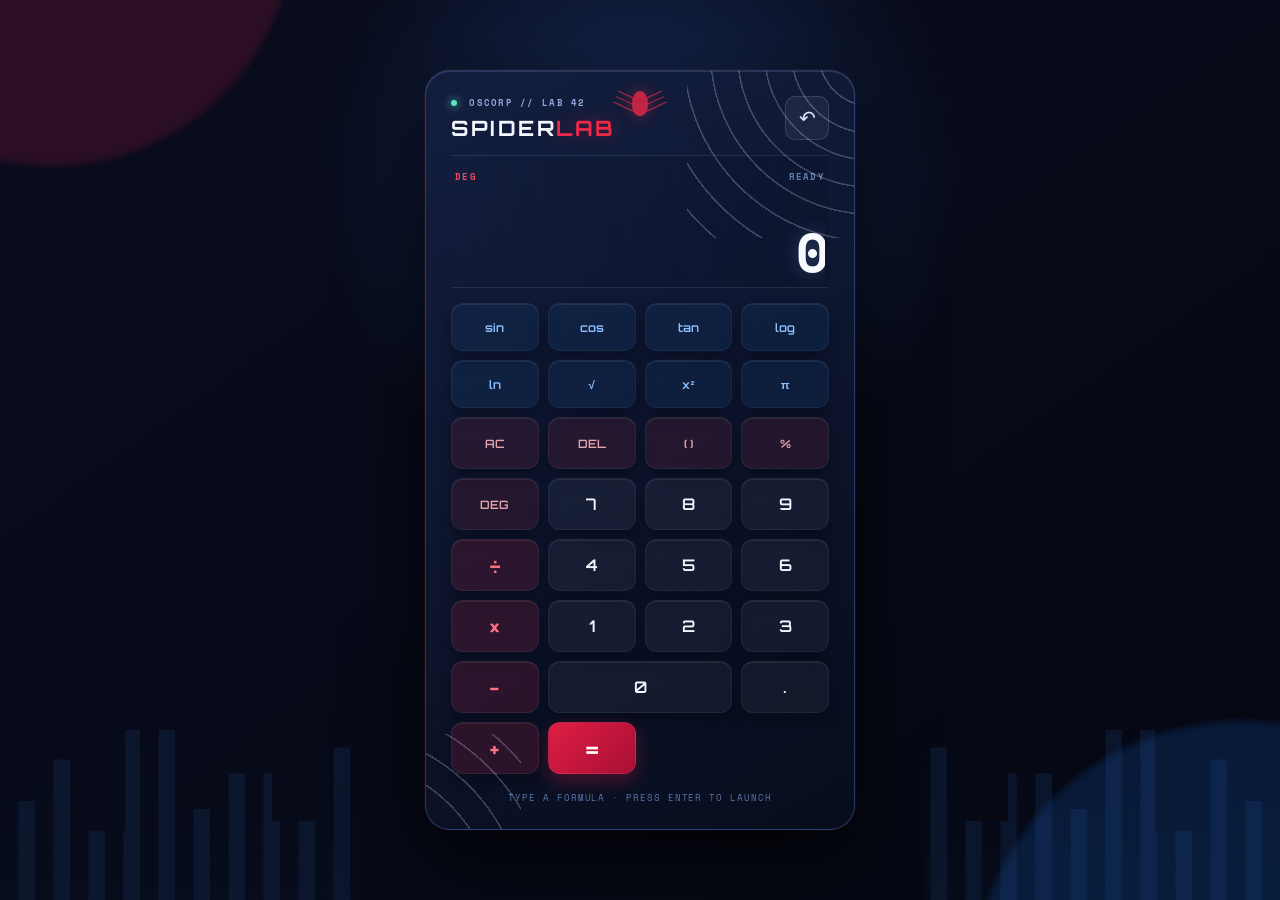
==== index.html @ a9b146eb "Create Spider Lab calculator site Co-authored-by: Copilot App <223556219+Copilot@users.noreply.githu" ====
<!doctype html>
<html lang="en">
  <head>
    <meta charset="UTF-8" />
    <meta name="viewport" content="width=device-width, initial-scale=1.0, viewport-fit=cover, maximum-scale=5" />
    <meta name="theme-color" content="#080b18" />
    <meta name="mobile-web-app-capable" content="yes" />
    <meta name="apple-mobile-web-app-capable" content="yes" />
    <meta name="apple-mobile-web-app-status-bar-style" content="black-translucent" />
    <title>Spider Lab Scientific Calculator</title>
    <link rel="preconnect" href="https://fonts.googleapis.com" />
    <link rel="preconnect" href="https://fonts.gstatic.com" crossorigin />
    <link href="https://fonts.googleapis.com/css2?family=Orbitron:wght@500;600;700;800&family=Space+Mono:wght@400;700&display=swap" rel="stylesheet" />
    <link rel="stylesheet" href="style.css" />
  </head>
  <body>
    <div class="city city-left" aria-hidden="true"></div>
    <div class="city city-right" aria-hidden="true"></div>
    <main class="calculator" aria-label="Spider Lab scientific calculator">
      <div class="web web-top" aria-hidden="true"></div>
      <div class="web web-bottom" aria-hidden="true"></div>
      <div class="spider" aria-hidden="true"><span></span></div>

      <header class="calc-header">
        <div>
          <p class="eyebrow"><span class="signal"></span> OSCORP // LAB 42</p>
          <h1>SPIDER<span>LAB</span></h1>
        </div>
        <button class="history-button" id="historyButton" aria-label="Show calculation history" title="History">↶</button>
      </header>

      <section class="display" aria-live="polite">
        <div class="display-label"><span id="modeLabel">DEG</span><span>READY</span></div>
        <div class="previous" id="previous"></div>
        <div class="current" id="current">0</div>
      </section>

      <section class="history" id="history" aria-label="Calculation history">
        <div class="history-title">Mission log <button id="clearHistory">Clear</button></div>
        <div id="historyList" class="history-list"><p>No calculations yet</p></div>
      </section>

      <section class="keys" aria-label="Scientific calculator buttons">
        <button class="key scientific" data-action="function" data-value="sin(">sin</button>
        <button class="key scientific" data-action="function" data-value="cos(">cos</button>
        <button class="key scientific" data-action="function" data-value="tan(">tan</button>
        <button class="key scientific" data-action="function" data-value="log(">log</button>
        <button class="key scientific" data-action="function" data-value="ln(">ln</button>
        <button class="key scientific" data-action="function" data-value="sqrt(">√</button>
        <button class="key scientific" data-action="square">x²</button>
        <button class="key scientific" data-action="constant" data-value="π">π</button>

        <button class="key utility" data-action="clear">AC</button>
        <button class="key utility" data-action="backspace">DEL</button>
        <button class="key utility" data-action="parenthesis">( )</button>
        <button class="key utility" data-action="percent">%</button>
        <button class="key utility" data-action="angle">DEG</button>

        <button class="key" data-number="7">7</button>
        <button class="key" data-number="8">8</button>
        <button class="key" data-number="9">9</button>
        <button class="key operator" data-value="÷">÷</button>

        <button class="key" data-number="4">4</button>
        <button class="key" data-number="5">5</button>
        <button class="key" data-number="6">6</button>
        <button class="key operator" data-value="×">×</button>

        <button class="key" data-number="1">1</button>
        <button class="key" data-number="2">2</button>
        <button class="key" data-number="3">3</button>
        <button class="key operator" data-value="−">−</button>

        <button class="key zero" data-number="0">0</button>
        <button class="key" data-action="decimal">.</button>
        <button class="key operator" data-value="+">+</button>
        <button class="key equals" data-action="equals">=</button>
      </section>
      <p class="hint">TYPE A FORMULA · PRESS ENTER TO LAUNCH</p>
    </main>
    <script src="script.js"></script>
  </body>
</html>
---- style.css ----
:root { color-scheme: dark; --ink: #f5f7ff; --muted: #8793bd; --red: #ed2848; --blue: #2b73d6; --panel: #10182f; }
* { box-sizing: border-box; -webkit-tap-highlight-color: transparent; }
html { min-height: 100%; background: #070a16; }
body {
  min-height: 100vh; min-height: 100dvh; margin: 0; display: grid; place-items: center; overflow-x: hidden; overflow-y: auto;
  padding: max(12px, env(safe-area-inset-top)) max(12px, env(safe-area-inset-right)) max(12px, env(safe-area-inset-bottom)) max(12px, env(safe-area-inset-left));
  overscroll-behavior: none; color: var(--ink);
  font-family: Orbitron, sans-serif; background: #070a16;
  background-image: radial-gradient(circle at 50% 20%, #182d59 0, transparent 34%), linear-gradient(145deg, #090d1f, #050711);
}
body::before, body::after { position: fixed; content: ""; pointer-events: none; border-radius: 50%; filter: blur(3px); }
body::before { width: 38vw; height: 38vw; top: -25vw; left: -15vw; background: #df1d46; opacity: .16; }
body::after { width: 42vw; height: 42vw; right: -18vw; bottom: -28vw; background: #166ddd; opacity: .18; }
.calculator {
  position: relative; isolation: isolate; width: min(94vw, 430px); max-height: calc(100vh - 24px); max-height: calc(100dvh - 24px); padding: 25px; overflow: hidden; border: 1px solid rgba(113,163,255,.28);
  border-radius: 25px; background: linear-gradient(150deg, rgba(20,31,64,.96), rgba(8,13,30,.98));
  box-shadow: 0 28px 80px #000b, 0 0 0 1px #ed28481a, inset 0 1px #d5e2ff20; animation: enter .7s cubic-bezier(.2,.8,.2,1) both;
}
.calculator::before { position: absolute; inset: 0; z-index: -1; content: ""; opacity: .1; background-image: linear-gradient(#8bb7e811 1px, transparent 1px), linear-gradient(90deg, #8bb7e811 1px, transparent 1px); background-size: 24px 24px; mask-image: linear-gradient(to bottom, #000, transparent 82%); }
.city { position: fixed; bottom: 0; width: 28vw; height: 22vh; opacity: .4; background: repeating-linear-gradient(90deg, transparent 0 18px, #152b50 19px 35px), linear-gradient(to top, #091327, transparent); clip-path: polygon(0 100%, 0 50%, 10% 50%, 10% 29%, 21% 29%, 21% 65%, 35% 65%, 35% 14%, 49% 14%, 49% 54%, 63% 54%, 63% 36%, 76% 36%, 76% 60%, 88% 60%, 88% 23%, 100% 23%, 100% 100%); }
.city-left { left: 0; } .city-right { right: 0; transform: scaleX(-1); }
.web { position: absolute; width: 185px; height: 185px; opacity: .25; background: repeating-radial-gradient(circle at 100% 0, transparent 0 25px, #d9e7ff 26px 27px), conic-gradient(from 45deg at 100% 0, transparent 0 11deg, #d9e7ff 12deg 13deg, transparent 14deg 24deg, #d9e7ff 25deg 26deg, transparent 27deg 45deg); }
.web-top { top: -18px; right: -18px; } .web-bottom { bottom: -90px; left: -90px; transform: rotate(180deg); }
.spider { position: absolute; top: 20px; left: 50%; width: 16px; height: 25px; opacity: .8; transform: translateX(-50%); background: var(--red); border-radius: 50% 50% 45% 45%; box-shadow: 0 0 16px #ed284888; animation: crawl 4s ease-in-out infinite; }
.spider::before, .spider::after { position: absolute; content: ""; top: 10px; width: 23px; height: 1px; background: var(--red); box-shadow: 0 6px var(--red), 0 -6px var(--red); }
.spider::before { right: 10px; transform: rotate(25deg); } .spider::after { left: 10px; transform: rotate(-25deg); }
.calc-header { display: flex; justify-content: space-between; align-items: flex-start; }
.eyebrow { margin: 0 0 6px; color: #91a6d9; font: 700 .57rem "Space Mono", monospace; letter-spacing: .14em; }.signal { display: inline-block; width: 6px; height: 6px; margin-right: 5px; border-radius: 50%; background: #57e6bd; box-shadow: 0 0 9px #57e6bd; }
h1 { margin: 0; font-size: 1.32rem; letter-spacing: .12em; } h1 span { color: var(--red); text-shadow: 0 0 18px #ed284866; }
.history-button { width: 44px; height: 44px; border: 1px solid #9eb9e433; border-radius: 10px; color: #dbe5ff; background: #ffffff0e; cursor: pointer; font-size: 1.25rem; transition: .2s; touch-action: manipulation; }.history-button:hover { border-color: var(--red); color: #fff; transform: rotate(-25deg); }
.display { height: 133px; margin: 14px 0 15px; padding: 14px 4px 11px; text-align: right; overflow: hidden; border-top: 1px solid #8eb3e326; border-bottom: 1px solid #8eb3e326; background: linear-gradient(90deg, transparent, #0b142b88); }
.display-label { display: flex; justify-content: space-between; color: #5d80b7; font: 700 .57rem "Space Mono", monospace; letter-spacing: .14em; }.display-label span:first-child { color: #ee4961; }
.previous { min-height: 29px; padding-top: 13px; color: #7f92bd; font: .78rem "Space Mono", monospace; }.current { overflow: hidden; color: #f7faff; font: 700 clamp(2rem, 10vw, 3.35rem) "Space Mono", monospace; letter-spacing: -.08em; white-space: nowrap; text-overflow: ellipsis; text-shadow: 0 0 20px #8ab7ff44; }.current.pop { animation: number-pop .2s ease-out; }
.keys { display: grid; grid-template-columns: repeat(4, 1fr); gap: 9px; }.key { min-width: 0; min-height: 48px; height: 52px; padding: 0 4px; border: 1px solid #aac7f314; border-radius: 12px; color: #f4f6ff; background: #ffffff0b; box-shadow: inset 0 1px #ffffff14, 0 7px 14px #02050f66; font: 600 1rem Orbitron, sans-serif; cursor: pointer; transition: transform .14s, background .14s, border-color .14s, box-shadow .14s; touch-action: manipulation; user-select: none; }.key:hover { border-color: #7daeff99; background: #ffffff18; transform: translateY(-2px); }.key:active, .key.active { transform: translateY(2px) scale(.96); box-shadow: inset 0 2px 7px #0008; }
.scientific { height: 39px; color: #8ec1ff; background: #1763a71f; font-size: .72rem; }.scientific:hover { color: white; background: #237acc55; }.utility { color: #e4a4ae; background: #d52d461c; font-size: .72rem; }.operator { color: #ff7182; background: #c71f3e2b; font-size: 1.27rem; }.operator.selected { border-color: #ff526b; background: #c71f3e66; box-shadow: 0 0 14px #ed284833; }.equals { color: #fff; background: linear-gradient(135deg, #df1e43, #a80f35); font-size: 1.4rem; box-shadow: 0 7px 18px #c3193e55; }.equals:hover { background: linear-gradient(135deg, #f2435c, #c51d45); }.zero { grid-column: span 2; }
.hint { margin: 17px 0 0; color: #5b75a8; text-align: center; font: .58rem "Space Mono", monospace; letter-spacing: .1em; }
.history { display: none; margin: -2px 0 14px; padding: 12px; border: 1px solid #7997c522; border-radius: 12px; background: #050b1dcc; max-height: 145px; overflow-y: auto; }.history.open { display: block; animation: unfold .22s ease-out; }.history-title { display: flex; justify-content: space-between; color: #88a4d7; font: .63rem "Space Mono", monospace; text-transform: uppercase; letter-spacing: .08em; }.history-title button { border: 0; color: #f15d71; background: none; font: inherit; cursor: pointer; }.history-list p { margin: 10px 0 0; color: #6078a8; font: .72rem "Space Mono", monospace; text-align: center; }.history-item { display: flex; justify-content: space-between; gap: 10px; margin-top: 8px; color: #aabbdc; font: .66rem "Space Mono", monospace; cursor: pointer; }.history-item strong { color: #f3f6ff; font-weight: 700; }
@keyframes enter { from { opacity: 0; transform: translateY(24px) scale(.95); } to { opacity: 1; transform: none; } } @keyframes crawl { 50% { transform: translateX(-50%) translateY(8px); } } @keyframes number-pop { 50% { transform: scale(1.035); color: #ff6175; } } @keyframes unfold { from { opacity: 0; transform: translateY(-8px); } }
@media (max-height: 720px) { .calculator { transform: scale(.88); } }
@media (max-width: 380px) {
  .calculator { width: 100%; padding: 18px; border-radius: 20px; }
  .display { height: 116px; margin-top: 10px; }
  .key { height: 48px; font-size: .88rem; }
  .scientific { height: 35px; font-size: .64rem; }
  .hint { margin-top: 12px; font-size: .5rem; }
}
@media (orientation: landscape) and (max-height: 560px) {
  body { place-items: start center; }
  .calculator { margin: 10px 0; transform: scale(.76); transform-origin: top center; }
}
@media (prefers-reduced-motion: reduce) { *, *::before, *::after { animation-duration: .01ms !important; transition-duration: .01ms !important; } }
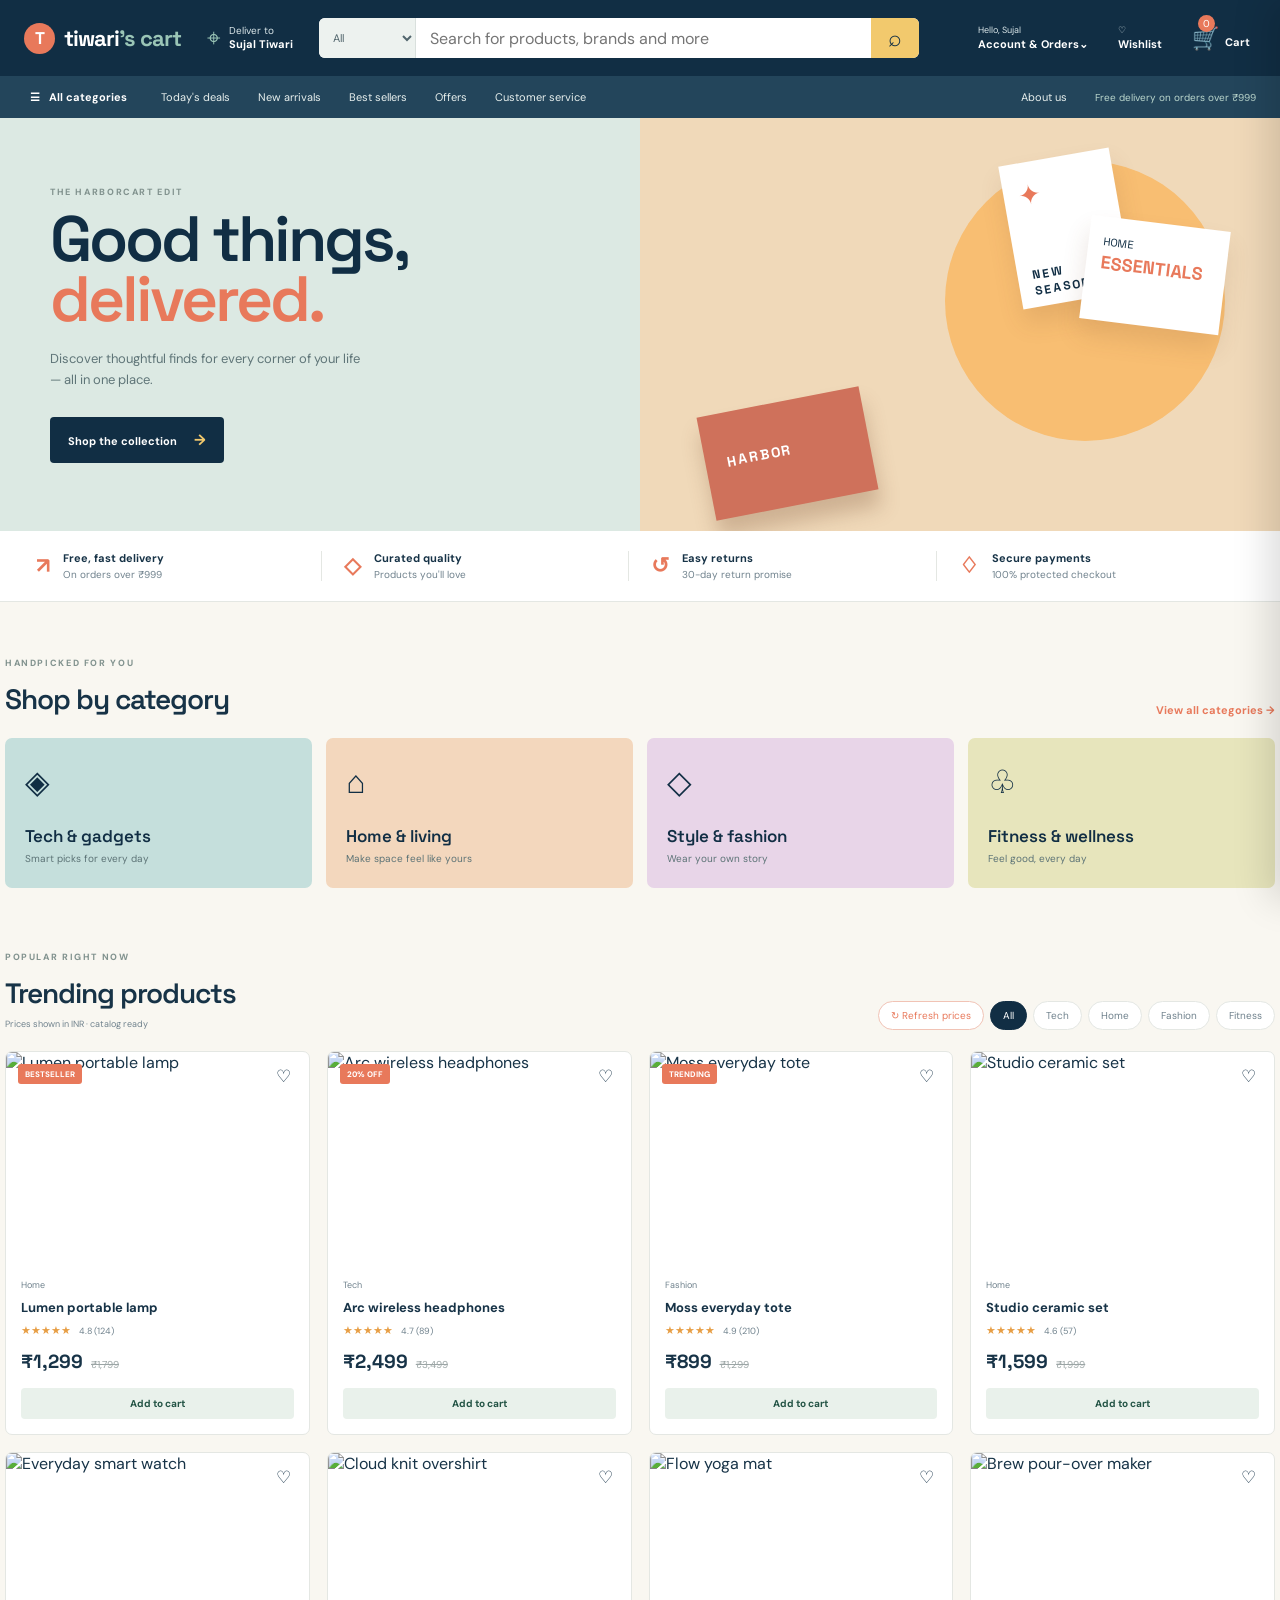
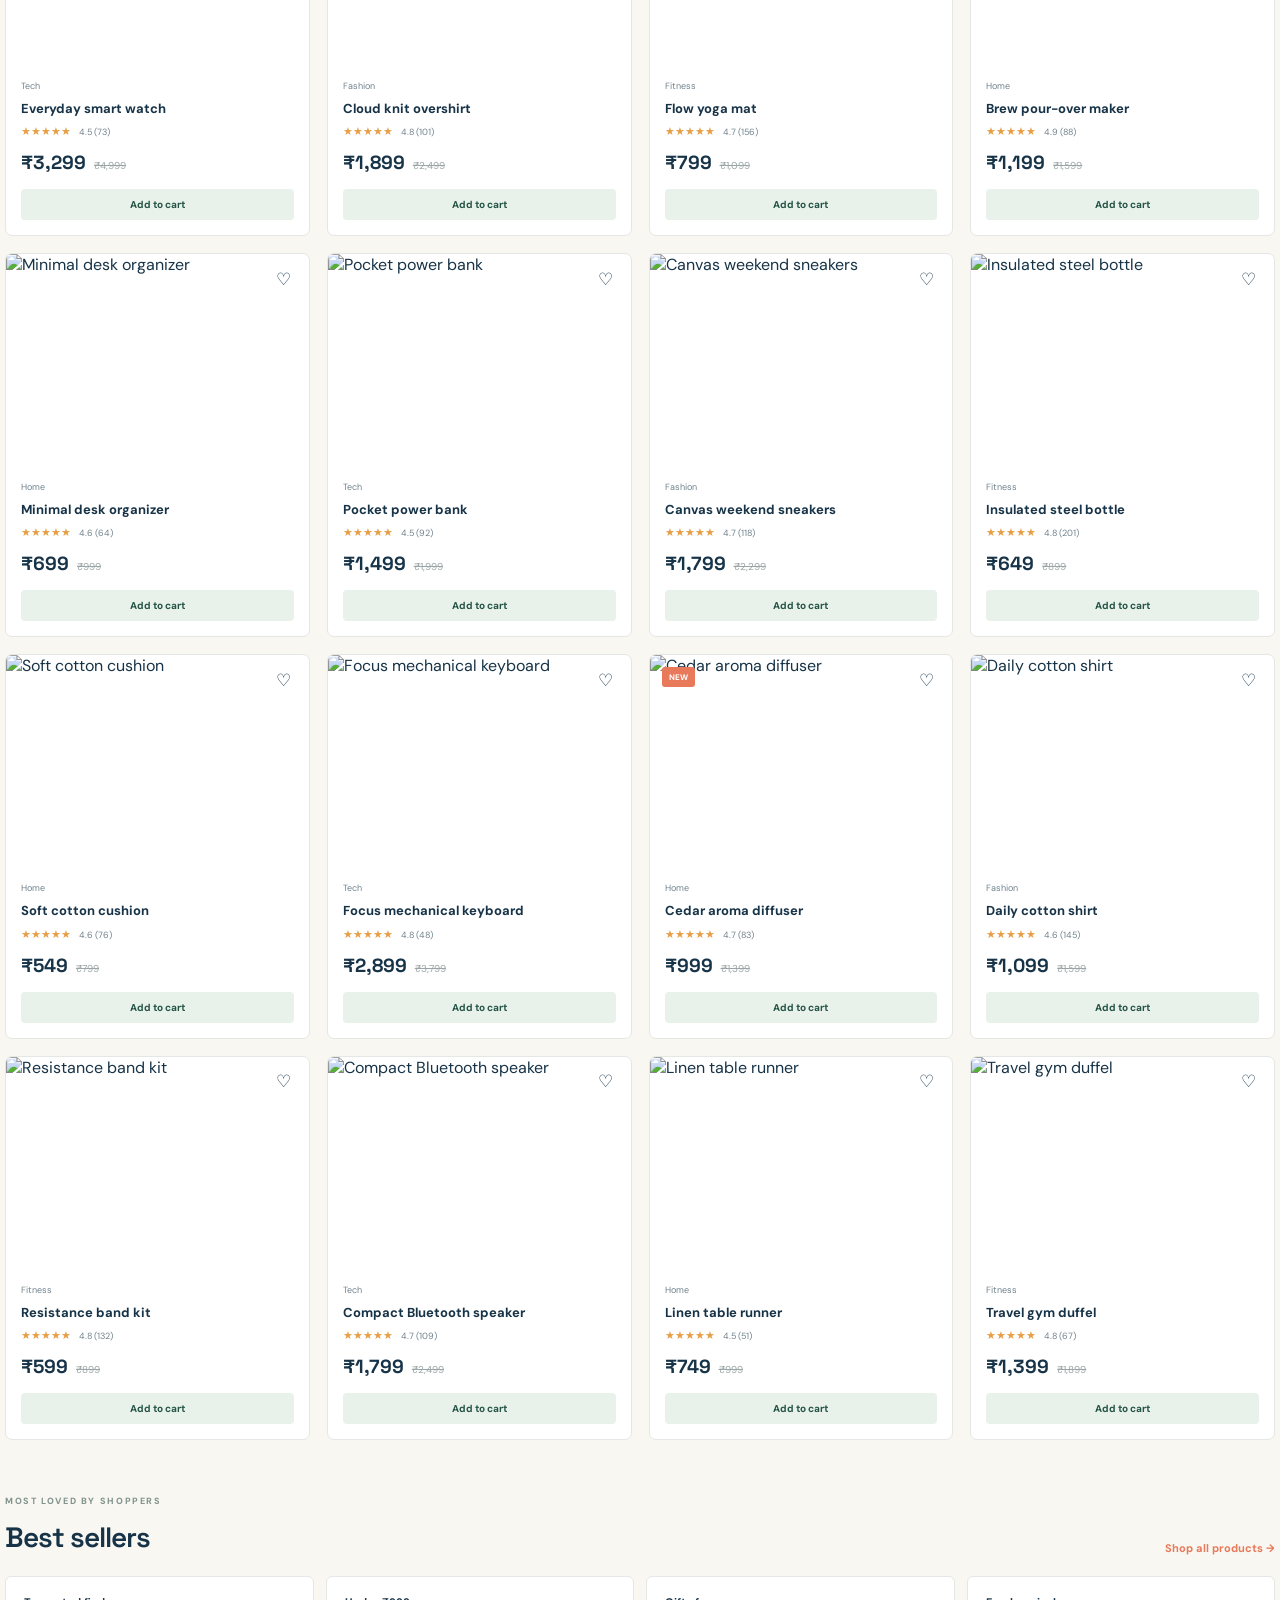
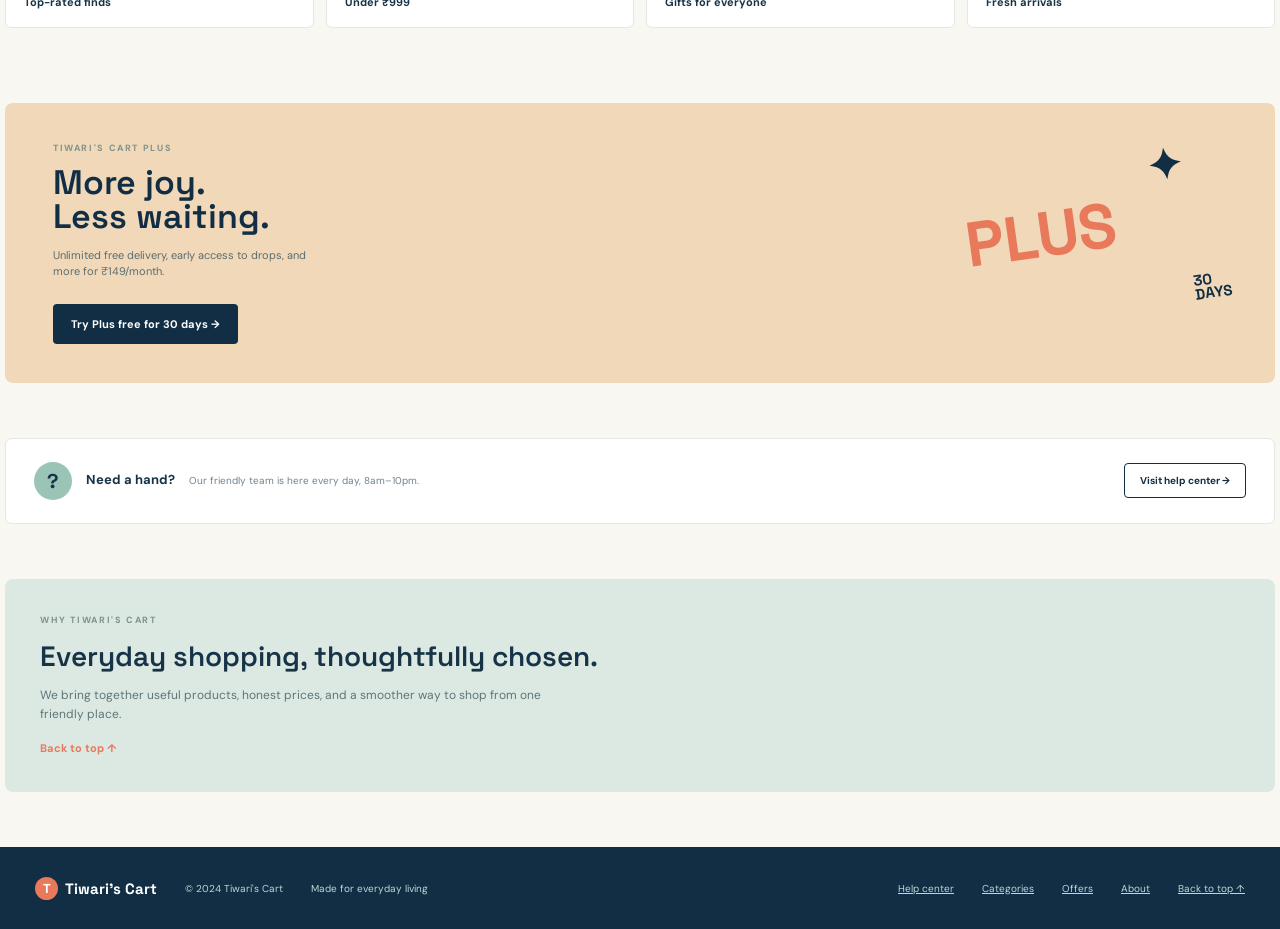
==== commit c8446841: "Create Tiwari's Cart ecommerce storefront Co-authored-by: Copilot App <223556219+Copilot@users.norep" ====
--- a/index.html
+++ b/index.html
@@ -1,83 +1,44 @@
 <!doctype html>
 <html lang="en">
-  <head>
-    <meta charset="UTF-8" />
-    <meta name="viewport" content="width=device-width, initial-scale=1.0, viewport-fit=cover, maximum-scale=5" />
-    <meta name="theme-color" content="#080b18" />
-    <meta name="mobile-web-app-capable" content="yes" />
-    <meta name="apple-mobile-web-app-capable" content="yes" />
-    <meta name="apple-mobile-web-app-status-bar-style" content="black-translucent" />
-    <title>Spider Lab Scientific Calculator</title>
-    <link rel="preconnect" href="https://fonts.googleapis.com" />
-    <link rel="preconnect" href="https://fonts.gstatic.com" crossorigin />
-    <link href="https://fonts.googleapis.com/css2?family=Orbitron:wght@500;600;700;800&family=Space+Mono:wght@400;700&display=swap" rel="stylesheet" />
-    <link rel="stylesheet" href="style.css" />
-  </head>
-  <body>
-    <div class="city city-left" aria-hidden="true"></div>
-    <div class="city city-right" aria-hidden="true"></div>
-    <main class="calculator" aria-label="Spider Lab scientific calculator">
-      <div class="web web-top" aria-hidden="true"></div>
-      <div class="web web-bottom" aria-hidden="true"></div>
-      <div class="spider" aria-hidden="true"><span></span></div>
+<head>
+  <meta charset="UTF-8"><meta name="viewport" content="width=device-width, initial-scale=1.0">
+  <meta name="theme-color" content="#112e44"><title>Tiwari's Cart — Everyday shopping, made simple</title>
+  <link rel="preconnect" href="https://fonts.googleapis.com"><link rel="preconnect" href="https://fonts.gstatic.com" crossorigin>
+  <link href="https://fonts.googleapis.com/css2?family=DM+Sans:wght@400;500;600;700;800&family=Space+Grotesk:wght@500;600;700&display=swap" rel="stylesheet">
+  <link rel="stylesheet" href="styles.css">
+  <style>
+    .mini-links{display:grid;grid-template-columns:repeat(4,1fr);gap:12px}.mini-links a{background:#fff;border:1px solid var(--line);border-radius:6px;padding:18px;text-decoration:none;font-size:11px;font-weight:700}.mini-links a:hover{border-color:var(--coral);color:var(--coral)}.about{max-width:1270px;margin:55px auto;padding:35px;background:#dce9e3;border-radius:8px}.about h2{font:600 28px "Space Grotesk";margin:0 0 10px}.about p:not(.eyebrow){color:#5f7578;font-size:12px;max-width:520px;line-height:1.6}.about a{color:var(--coral);font-size:11px;font-weight:700;text-decoration:none}@media(max-width:600px){.mini-links{grid-template-columns:1fr 1fr}.about{margin-left:20px;margin-right:20px}}
+  </style>
+  <style>
+    .price-status{display:block;color:var(--muted);font-size:9px;margin-top:7px}.filter-tabs .refresh-catalog{color:var(--coral);border-color:#f1c3b5}
+    .checkout-modal{border:0;border-radius:10px;width:min(480px,calc(100% - 28px));padding:28px;color:var(--ink);box-shadow:0 22px 80px #132d3d33}.checkout-modal::backdrop{background:#102c3d99}.modal-close{position:absolute;right:17px;top:12px;background:none;font-size:24px;color:var(--muted)}.checkout-modal h2{font:600 27px "Space Grotesk";margin:0 0 10px}.checkout-total{display:flex;justify-content:space-between;border-bottom:1px solid var(--line);padding-bottom:15px;font-size:12px;color:var(--muted)}.checkout-total strong{color:var(--ink);font:700 17px "Space Grotesk"}.payment-methods{display:grid;gap:8px;margin:16px 0}.payment-method{display:flex;align-items:center;text-align:left;gap:12px;border:1px solid var(--line);border-radius:6px;padding:11px;background:#fff}.payment-method.active{border-color:var(--coral);background:#fff7f4}.payment-method>b{font-size:18px;color:var(--coral)}.payment-method strong,.payment-method small{display:block}.payment-method strong{font-size:11px}.payment-method small{font-size:9px;color:var(--muted);margin-top:2px}.checkout-modal label{display:block;font-size:10px;font-weight:700;margin-top:12px}.checkout-modal input,.checkout-modal textarea{display:block;width:100%;border:1px solid var(--line);border-radius:4px;padding:10px;margin-top:6px;resize:vertical;outline-color:var(--coral)}.place-order{width:100%;background:var(--coral);color:#fff;padding:13px;border-radius:4px;font-size:11px;font-weight:700;margin-top:16px}.secure-note{display:block;text-align:center;color:var(--muted);font-size:9px;margin-top:12px}
+  </style>
+</head>
+<body>
+  <header class="topbar">
+    <a class="brand" href="#top" aria-label="Tiwari's Cart home"><span class="brand-icon">T</span><span>tiwari<span>'s cart</span></span></a>
+    <button class="location"><span class="pin">⌖</span><span>Deliver to<br><strong>Sujal Tiwari</strong></span></button>
+    <label class="search"><select id="categorySelect"><option value="all">All</option><option value="Tech">Electronics</option><option value="Home">Home</option><option value="Fashion">Fashion</option><option value="Fitness">Fitness</option></select><input id="searchInput" type="search" placeholder="Search for products, brands and more"><button id="searchButton">⌕</button></label>
+    <div class="top-links"><button class="top-link" id="ordersButton">Hello, Sujal<br><strong>Account & Orders⌄</strong></button><button class="top-link" id="wishlistButton">♡<br><strong>Wishlist</strong></button><button class="cart-button" id="cartButton"><span class="cart-count" id="cartCount">0</span> 🛒 <strong>Cart</strong></button></div>
+  </header>
+  <nav class="nav-row"><button id="categoryMenu">☰ &nbsp; All categories</button><a href="#deals">Today's deals</a><a href="#products">New arrivals</a><a href="#bestsellers">Best sellers</a><a href="#offers">Offers</a><a href="#service">Customer service</a><span class="nav-spacer"></span><a href="#about">About us</a><span>Free delivery on orders over ₹999</span></nav>
 
-      <header class="calc-header">
-        <div>
-          <p class="eyebrow"><span class="signal"></span> OSCORP // LAB 42</p>
-          <h1>SPIDER<span>LAB</span></h1>
-        </div>
-        <button class="history-button" id="historyButton" aria-label="Show calculation history" title="History">↶</button>
-      </header>
-
-      <section class="display" aria-live="polite">
-        <div class="display-label"><span id="modeLabel">DEG</span><span>READY</span></div>
-        <div class="previous" id="previous"></div>
-        <div class="current" id="current">0</div>
-      </section>
-
-      <section class="history" id="history" aria-label="Calculation history">
-        <div class="history-title">Mission log <button id="clearHistory">Clear</button></div>
-        <div id="historyList" class="history-list"><p>No calculations yet</p></div>
-      </section>
-
-      <section class="keys" aria-label="Scientific calculator buttons">
-        <button class="key scientific" data-action="function" data-value="sin(">sin</button>
-        <button class="key scientific" data-action="function" data-value="cos(">cos</button>
-        <button class="key scientific" data-action="function" data-value="tan(">tan</button>
-        <button class="key scientific" data-action="function" data-value="log(">log</button>
-        <button class="key scientific" data-action="function" data-value="ln(">ln</button>
-        <button class="key scientific" data-action="function" data-value="sqrt(">√</button>
-        <button class="key scientific" data-action="square">x²</button>
-        <button class="key scientific" data-action="constant" data-value="π">π</button>
-
-        <button class="key utility" data-action="clear">AC</button>
-        <button class="key utility" data-action="backspace">DEL</button>
-        <button class="key utility" data-action="parenthesis">( )</button>
-        <button class="key utility" data-action="percent">%</button>
-        <button class="key utility" data-action="angle">DEG</button>
-
-        <button class="key" data-number="7">7</button>
-        <button class="key" data-number="8">8</button>
-        <button class="key" data-number="9">9</button>
-        <button class="key operator" data-value="÷">÷</button>
-
-        <button class="key" data-number="4">4</button>
-        <button class="key" data-number="5">5</button>
-        <button class="key" data-number="6">6</button>
-        <button class="key operator" data-value="×">×</button>
-
-        <button class="key" data-number="1">1</button>
-        <button class="key" data-number="2">2</button>
-        <button class="key" data-number="3">3</button>
-        <button class="key operator" data-value="−">−</button>
-
-        <button class="key zero" data-number="0">0</button>
-        <button class="key" data-action="decimal">.</button>
-        <button class="key operator" data-value="+">+</button>
-        <button class="key equals" data-action="equals">=</button>
-      </section>
-      <p class="hint">TYPE A FORMULA · PRESS ENTER TO LAUNCH</p>
-    </main>
-    <script src="script.js"></script>
-  </body>
+  <main id="top">
+    <section class="hero">
+      <div class="hero-copy"><p class="eyebrow">THE HARBORCART EDIT</p><h1>Good things,<br><em>delivered.</em></h1><p>Discover thoughtful finds for every corner of your life — all in one place.</p><button class="hero-button" data-scroll="products">Shop the collection <span>→</span></button></div>
+      <div class="hero-art"><span class="sun"></span><span class="hero-card card-one">✦<small>NEW<br>SEASON</small></span><span class="hero-card card-two">HOME<br><b>ESSENTIALS</b></span><span class="hero-box"></span></div>
+    </section>
+    <section class="benefits"><div><b>↗</b><span><strong>Free, fast delivery</strong><small>On orders over ₹999</small></span></div><div><b>◇</b><span><strong>Curated quality</strong><small>Products you'll love</small></span></div><div><b>↺</b><span><strong>Easy returns</strong><small>30-day return promise</small></span></div><div><b>♢</b><span><strong>Secure payments</strong><small>100% protected checkout</small></span></div></section>
+    <section class="section" id="deals"><div class="section-head"><div><p class="eyebrow">HANDPICKED FOR YOU</p><h2>Shop by category</h2></div><a href="#products" class="text-link">View all categories →</a></div><div class="category-grid"><button class="category-tile tech" data-category="Tech"><span>◈</span><strong>Tech & gadgets</strong><small>Smart picks for every day</small></button><button class="category-tile home" data-category="Home"><span>⌂</span><strong>Home & living</strong><small>Make space feel like yours</small></button><button class="category-tile fashion" data-category="Fashion"><span>◇</span><strong>Style & fashion</strong><small>Wear your own story</small></button><button class="category-tile fitness" data-category="Fitness"><span>♧</span><strong>Fitness & wellness</strong><small>Feel good, every day</small></button></div></section>
+    <section class="section products-section" id="products"><div class="section-head"><div><p class="eyebrow">POPULAR RIGHT NOW</p><h2>Trending products</h2><small class="price-status" id="priceStatus">Prices shown in INR · catalog ready</small></div><div class="filter-tabs"><button class="refresh-catalog" id="refreshCatalog">↻ Refresh prices</button><button class="active" data-filter="all">All</button><button data-filter="Tech">Tech</button><button data-filter="Home">Home</button><button data-filter="Fashion">Fashion</button><button data-filter="Fitness">Fitness</button></div></div><div class="product-grid" id="productGrid"></div></section>
+    <section class="section" id="bestsellers"><div class="section-head"><div><p class="eyebrow">MOST LOVED BY SHOPPERS</p><h2>Best sellers</h2></div><a href="#products" class="text-link">Shop all products →</a></div><div class="mini-links"><a href="#products">Top-rated finds</a><a href="#products">Under ₹999</a><a href="#products">Gifts for everyone</a><a href="#products">Fresh arrivals</a></div></section>
+    <section class="promo" id="offers"><div><p class="eyebrow">TIWARI'S CART PLUS</p><h2>More joy.<br>Less waiting.</h2><p>Unlimited free delivery, early access to drops, and more for ₹149/month.</p><button class="dark-button" id="plusButton">Try Plus free for 30 days →</button></div><div class="promo-art"><span>PLUS</span><i>✦</i><b>30<br>DAYS</b></div></section>
+    <section class="service" id="service"><div><span class="service-icon">?</span><h3>Need a hand?</h3><p>Our friendly team is here every day, 8am–10pm.</p></div><button class="outline-button" id="helpButton">Visit help center →</button></section>
+    <section class="about" id="about"><p class="eyebrow">WHY TIWARI'S CART</p><h2>Everyday shopping, thoughtfully chosen.</h2><p>We bring together useful products, honest prices, and a smoother way to shop from one friendly place.</p><a href="#top">Back to top ↑</a></section>
+  </main>
+  <footer><div class="footer-brand"><span class="brand-icon">T</span> Tiwari's Cart</div><span>© 2024 Tiwari's Cart</span><span>Made for everyday living</span><span class="footer-spacer"></span><a href="#service">Help center</a><a href="#deals">Categories</a><a href="#offers">Offers</a><a href="#about">About</a><a href="#top">Back to top ↑</a></footer>
+  <aside class="cart-drawer" id="cartDrawer"><div class="drawer-head"><h2>Your cart <span id="drawerCount">0 items</span></h2><button id="closeCart">×</button></div><div class="cart-items" id="cartItems"></div><div class="empty-cart" id="emptyCart"><span>🛒</span><h3>Your cart is waiting</h3><p>Add something lovely to get started.</p></div><div class="cart-summary" id="cartSummary"><div><span>Subtotal</span><strong id="cartSubtotal">₹0</strong></div><small>Taxes and delivery calculated at checkout</small><button class="checkout-button" id="checkoutButton">Proceed to checkout →</button></div></aside><div class="overlay" id="overlay"></div><div class="toast" id="toast"></div>
+  <dialog class="checkout-modal" id="checkoutModal"><button class="modal-close" id="closeCheckout">×</button><p class="eyebrow">SECURE CHECKOUT</p><h2>Complete your order</h2><p class="checkout-total">Order total <strong id="checkoutTotal">₹0</strong></p><div class="payment-methods"><button class="payment-method active" data-payment="upi"><b>◉</b><span><strong>UPI</strong><small>Google Pay, PhonePe, Paytm</small></span></button><button class="payment-method" data-payment="card"><b>▣</b><span><strong>Card</strong><small>Credit or debit card</small></span></button><button class="payment-method" data-payment="cod"><b>▤</b><span><strong>Cash on delivery</strong><small>Pay when your order arrives</small></span></button></div><form id="paymentForm"><label>Full name<input name="name" required placeholder="Sujal Tiwari"></label><label>Delivery address<textarea name="address" required rows="2" placeholder="House no, street, city, PIN code"></textarea></label><label id="paymentField">UPI ID<input name="payment" required placeholder="name@bank"></label><button class="place-order" type="submit">Pay securely & place order</button></form><small class="secure-note">🔒 Demo checkout — no real payment is charged</small></dialog>
+  <script src="app.js"></script>
+</body>
 </html>
--- a/styles.css
+++ b/styles.css
@@ -0,0 +1 @@
+:root{--navy:#112e44;--ink:#173347;--muted:#70828d;--cream:#f9f7f1;--paper:#fff;--coral:#e8795b;--teal:#9ac5b6;--line:#e4e7e3;--yellow:#f2c96d}*{box-sizing:border-box}html{scroll-behavior:smooth}body{margin:0;background:var(--cream);color:var(--ink);font-family:"DM Sans",sans-serif}button,input,select{font:inherit}button,a{color:inherit}button{border:0;cursor:pointer}.topbar{height:76px;background:var(--navy);color:white;display:flex;align-items:center;gap:20px;padding:0 max(24px,calc((100% - 1340px)/2))}.brand{color:#fff;text-decoration:none;display:flex;align-items:center;gap:9px;font:700 22px "Space Grotesk";letter-spacing:-1px;white-space:nowrap}.brand>span:last-child>span{color:var(--teal)}.brand-icon{display:grid;place-items:center;width:31px;height:31px;background:var(--coral);color:#fff;border-radius:50%;font:700 17px "Space Grotesk"}.location{background:none;color:#dce8eb;text-align:left;display:flex;gap:8px;align-items:center;font-size:10px;line-height:1.35}.location strong{font-size:11px;color:#fff}.pin{font-size:24px;color:var(--teal)}.search{height:40px;display:flex;flex:1;max-width:600px;border-radius:6px;overflow:hidden;background:#fff;color:var(--ink)}.search select{background:#edf2ef;border:0;border-right:1px solid #d9e0dd;padding:0 10px;font-size:11px;color:#52666d}.search input{border:0;outline:0;padding:0 14px;flex:1;color:var(--ink);min-width:0}.search button{width:48px;background:var(--yellow);font-size:23px;color:var(--navy)}.top-links{display:flex;align-items:center;gap:18px;margin-left:auto}.top-link{background:none;color:#dce8eb;text-align:left;font-size:9px;line-height:1.45;white-space:nowrap}.top-link strong{color:#fff;font-size:11px}.cart-button{position:relative;color:white;background:none;font-size:22px;white-space:nowrap}.cart-button strong{font-size:11px}.cart-count{position:absolute;background:var(--coral);border-radius:20px;min-width:17px;height:17px;text-align:center;padding:2px 4px;font-size:10px;top:-8px;left:12px}.nav-row{height:42px;background:#23455b;color:#e8f0ee;display:flex;align-items:center;gap:28px;padding:0 max(24px,calc((100% - 1340px)/2));font-size:11px}.nav-row a{text-decoration:none}.nav-row a:hover{color:var(--yellow)}.nav-row button{background:none;color:#fff;font-weight:700}.nav-spacer{flex:1}.nav-row span:last-child{color:#bcd8ce;font-size:10px}.hero{min-height:365px;max-width:1340px;margin:0 auto;background:#dce9e3;display:flex;overflow:hidden}.hero-copy{width:50%;padding:68px 50px}.eyebrow{font-size:9px;letter-spacing:.18em;color:#82938f;font-weight:800;margin:0 0 12px}.hero h1{font:600 clamp(42px,5vw,68px)/.93 "Space Grotesk";letter-spacing:-3px;margin:0 0 20px;color:var(--navy)}.hero h1 em{font-style:normal;color:var(--coral)}.hero-copy>p:not(.eyebrow){color:#5f7578;max-width:320px;line-height:1.6;font-size:13px}.hero-button,.dark-button{background:var(--navy);color:#fff;padding:13px 18px;border-radius:4px;font-weight:700;font-size:11px;margin-top:13px}.hero-button span{color:var(--yellow);padding-left:14px;font-size:15px}.hero-art{flex:1;position:relative;background:#f0d9b9;overflow:hidden}.sun{position:absolute;width:280px;height:280px;background:#f8be72;border-radius:50%;right:55px;top:43px}.hero-card{position:absolute;background:#fff;color:var(--navy);box-shadow:0 15px 25px #75492924}.card-one{top:38px;right:158px;width:112px;height:145px;padding:15px;font-size:27px;color:var(--coral);transform:rotate(-10deg)}.card-one small{display:block;color:var(--navy);font:bold 12px "Space Grotesk";letter-spacing:2px;margin-top:55px}.card-two{right:55px;top:105px;padding:18px 15px;width:140px;height:104px;font:11px "Space Grotesk";line-height:1.4;transform:rotate(7deg)}.card-two b{font-size:18px;color:var(--coral)}.hero-box{position:absolute;width:165px;height:105px;background:#cf715b;bottom:25px;left:65px;transform:rotate(-11deg);box-shadow:0 17px 20px #70452b44}.hero-box:after{content:"HARBOR";position:absolute;color:#fff;left:22px;top:40px;font:bold 14px "Space Grotesk";letter-spacing:2px}.benefits{max-width:1340px;margin:0 auto;background:#fff;border-bottom:1px solid var(--line);display:grid;grid-template-columns:repeat(4,1fr);padding:20px 36px;gap:22px}.benefits div{display:flex;gap:13px;align-items:center;border-right:1px solid var(--line)}.benefits div:last-child{border:0}.benefits b{font-size:22px;color:var(--coral)}.benefits strong,.benefits small{display:block}.benefits strong{font-size:11px}.benefits small{font-size:10px;color:var(--muted);margin-top:3px}.section{max-width:1270px;margin:55px auto 0}.section-head{display:flex;justify-content:space-between;align-items:end;margin-bottom:21px}.section h2{font:600 28px "Space Grotesk";letter-spacing:-1px;margin:0}.text-link{font-size:11px;color:var(--coral);text-decoration:none;font-weight:700}.category-grid{display:grid;grid-template-columns:repeat(4,1fr);gap:14px}.category-tile{height:150px;border-radius:7px;text-align:left;padding:20px;color:var(--navy);position:relative;overflow:hidden}.category-tile span{display:block;font-size:32px;margin-bottom:22px}.category-tile strong,.category-tile small{display:block;position:relative}.category-tile strong{font:600 17px "Space Grotesk"}.category-tile small{font-size:10px;color:#5c7376;margin-top:5px}.tech{background:#c5dfdc}.home{background:#f3d7bd}.fashion{background:#e8d5e8}.fitness{background:#e7e5bc}.products-section{margin-top:63px}.filter-tabs{display:flex;gap:6px}.filter-tabs button{background:#fff;border:1px solid var(--line);border-radius:20px;padding:7px 12px;font-size:10px;color:var(--muted)}.filter-tabs button.active,.filter-tabs button:hover{background:var(--navy);color:#fff;border-color:var(--navy)}.product-grid{display:grid;grid-template-columns:repeat(4,1fr);gap:17px}.product-card{background:#fff;border:1px solid var(--line);border-radius:7px;overflow:hidden;position:relative;transition:.2s}.product-card:hover{transform:translateY(-4px);box-shadow:0 12px 25px #19354d12}.product-image{height:205px;display:grid;place-items:center;position:relative;overflow:hidden}.product-image img{width:100%;height:100%;object-fit:cover}.badge{position:absolute;top:12px;left:12px;background:var(--coral);color:#fff;border-radius:3px;padding:5px 7px;font-size:8px;font-weight:800}.heart{position:absolute;right:12px;top:11px;width:27px;height:27px;border-radius:50%;background:#fff;color:var(--navy);font-size:17px}.product-info{padding:15px}.product-info small{color:var(--muted);font-size:9px}.product-info h3{font-size:13px;margin:7px 0 7px;line-height:1.25}.stars{color:#e79e45;font-size:11px}.stars span{color:var(--muted);font-size:9px;margin-left:5px}.price{display:flex;align-items:baseline;gap:8px;margin-top:12px}.price strong{font:700 19px "Space Grotesk"}.price del{color:#9ba5a5;font-size:10px}.add-button{width:100%;background:#e9f1eb;color:#235445;padding:9px;border-radius:4px;font-weight:700;font-size:10px;margin-top:14px}.add-button:hover{background:var(--teal)}.promo{max-width:1270px;margin:75px auto 0;background:#f0d8b9;border-radius:8px;min-height:230px;padding:39px 48px;display:flex;justify-content:space-between;overflow:hidden}.promo h2{font:600 34px/1 "Space Grotesk";margin:0 0 13px;color:var(--navy)}.promo p:not(.eyebrow){font-size:11px;max-width:260px;line-height:1.5;color:#5b6d70}.promo-art{width:290px;position:relative;color:var(--coral);font:700 63px "Space Grotesk";transform:rotate(-8deg)}.promo-art span{position:absolute;top:47px;left:30px}.promo-art i{position:absolute;color:var(--navy);right:35px;top:9px;font-style:normal;font-size:42px}.promo-art b{position:absolute;font-size:15px;line-height:.9;right:3px;bottom:28px;color:var(--navy)}.service{max-width:1270px;margin:55px auto;display:flex;justify-content:space-between;align-items:center;background:#fff;border:1px solid var(--line);padding:23px 28px;border-radius:7px}.service>div{display:flex;align-items:center;gap:14px}.service-icon{display:grid;place-items:center;width:38px;height:38px;border-radius:50%;background:var(--teal);font:700 20px "Space Grotesk"}.service h3{font-size:13px;margin:0 0 3px}.service p{margin:0;color:var(--muted);font-size:10px}.outline-button{background:#fff;border:1px solid var(--navy);color:var(--navy);border-radius:4px;padding:10px 15px;font-size:10px;font-weight:700}footer{max-width:1340px;margin:auto;background:var(--navy);color:#c4d5d5;min-height:82px;padding:25px 35px;display:flex;align-items:center;gap:28px;font-size:10px}.footer-brand{font:700 15px "Space Grotesk";color:#fff;display:flex;align-items:center;gap:7px}.footer-brand .brand-icon{width:23px;height:23px;font-size:13px}.footer-spacer{flex:1}.footer a{text-decoration:none}.cart-drawer{position:fixed;z-index:10;top:0;right:-430px;width:min(430px,100%);height:100vh;background:#fff;box-shadow:-12px 0 35px #0002;transition:.3s;display:flex;flex-direction:column}.cart-drawer.open{right:0}.overlay{display:none;position:fixed;z-index:9;inset:0;background:#0d243599}.overlay.show{display:block}.drawer-head{padding:25px 24px 18px;border-bottom:1px solid var(--line);display:flex;justify-content:space-between}.drawer-head h2{margin:0;font:600 22px "Space Grotesk"}.drawer-head h2 span{font:10px "DM Sans";color:var(--muted);margin-left:5px}.drawer-head button{background:none;font-size:26px;color:var(--muted)}.cart-items{padding:12px 24px;overflow:auto}.cart-row{display:grid;grid-template-columns:62px 1fr auto;gap:12px;padding:13px 0;border-bottom:1px solid var(--line)}.cart-row img{width:62px;height:62px;object-fit:cover;border-radius:5px}.cart-row h4{font-size:11px;margin:5px 0}.cart-row small{color:var(--muted);font-size:9px}.cart-row strong{font-size:12px}.qty{display:flex;align-items:center;gap:8px;margin-top:7px}.qty button{background:#edf2ef;border-radius:3px;width:20px;height:20px}.empty-cart{text-align:center;padding:90px 25px;color:var(--muted)}.empty-cart span{font-size:40px}.empty-cart h3{color:var(--navy);font-size:16px}.cart-summary{border-top:1px solid var(--line);padding:20px 24px;margin-top:auto}.cart-summary>div{display:flex;justify-content:space-between;font-size:13px}.cart-summary small{display:block;color:var(--muted);font-size:9px;margin:7px 0 14px}.checkout-button{width:100%;background:var(--coral);color:#fff;padding:13px;border-radius:4px;font-weight:700;font-size:11px}.toast{position:fixed;z-index:20;left:50%;bottom:25px;transform:translate(-50%,20px);opacity:0;background:var(--navy);color:#fff;padding:12px 20px;border-radius:5px;font-size:11px;transition:.25s}.toast.show{opacity:1;transform:translate(-50%,0)}@media(max-width:900px){.topbar{height:auto;flex-wrap:wrap;padding:14px 20px}.brand{order:1}.location{order:2;margin-left:auto}.search{order:3;max-width:none;flex-basis:100%}.top-links{order:4;margin-left:auto}.nav-row{padding:0 20px;gap:16px;overflow:auto;white-space:nowrap}.nav-row span:last-child{display:none}.hero,.benefits,.section,.promo,.service{margin-left:20px;margin-right:20px}.hero-copy{padding:48px 32px}.product-grid{grid-template-columns:repeat(3,1fr)}.category-grid{grid-template-columns:repeat(2,1fr)}}@media(max-width:600px){.location,.top-link{display:none}.topbar{gap:13px}.top-links{margin-left:auto}.hero{display:block}.hero-copy{width:100%;padding:38px 25px}.hero-art{height:230px}.benefits{grid-template-columns:1fr 1fr;padding:16px}.benefits div:nth-child(2){border:0}.category-grid,.product-grid{grid-template-columns:1fr 1fr}.section-head{display:block}.filter-tabs{margin-top:17px;overflow:auto;padding-bottom:4px}.promo{padding:32px 25px}.promo-art{position:absolute;opacity:.35;margin-left:160px}.service{display:block}.outline-button{margin-top:15px}footer{flex-wrap:wrap;padding:22px}.footer-spacer{display:none}}
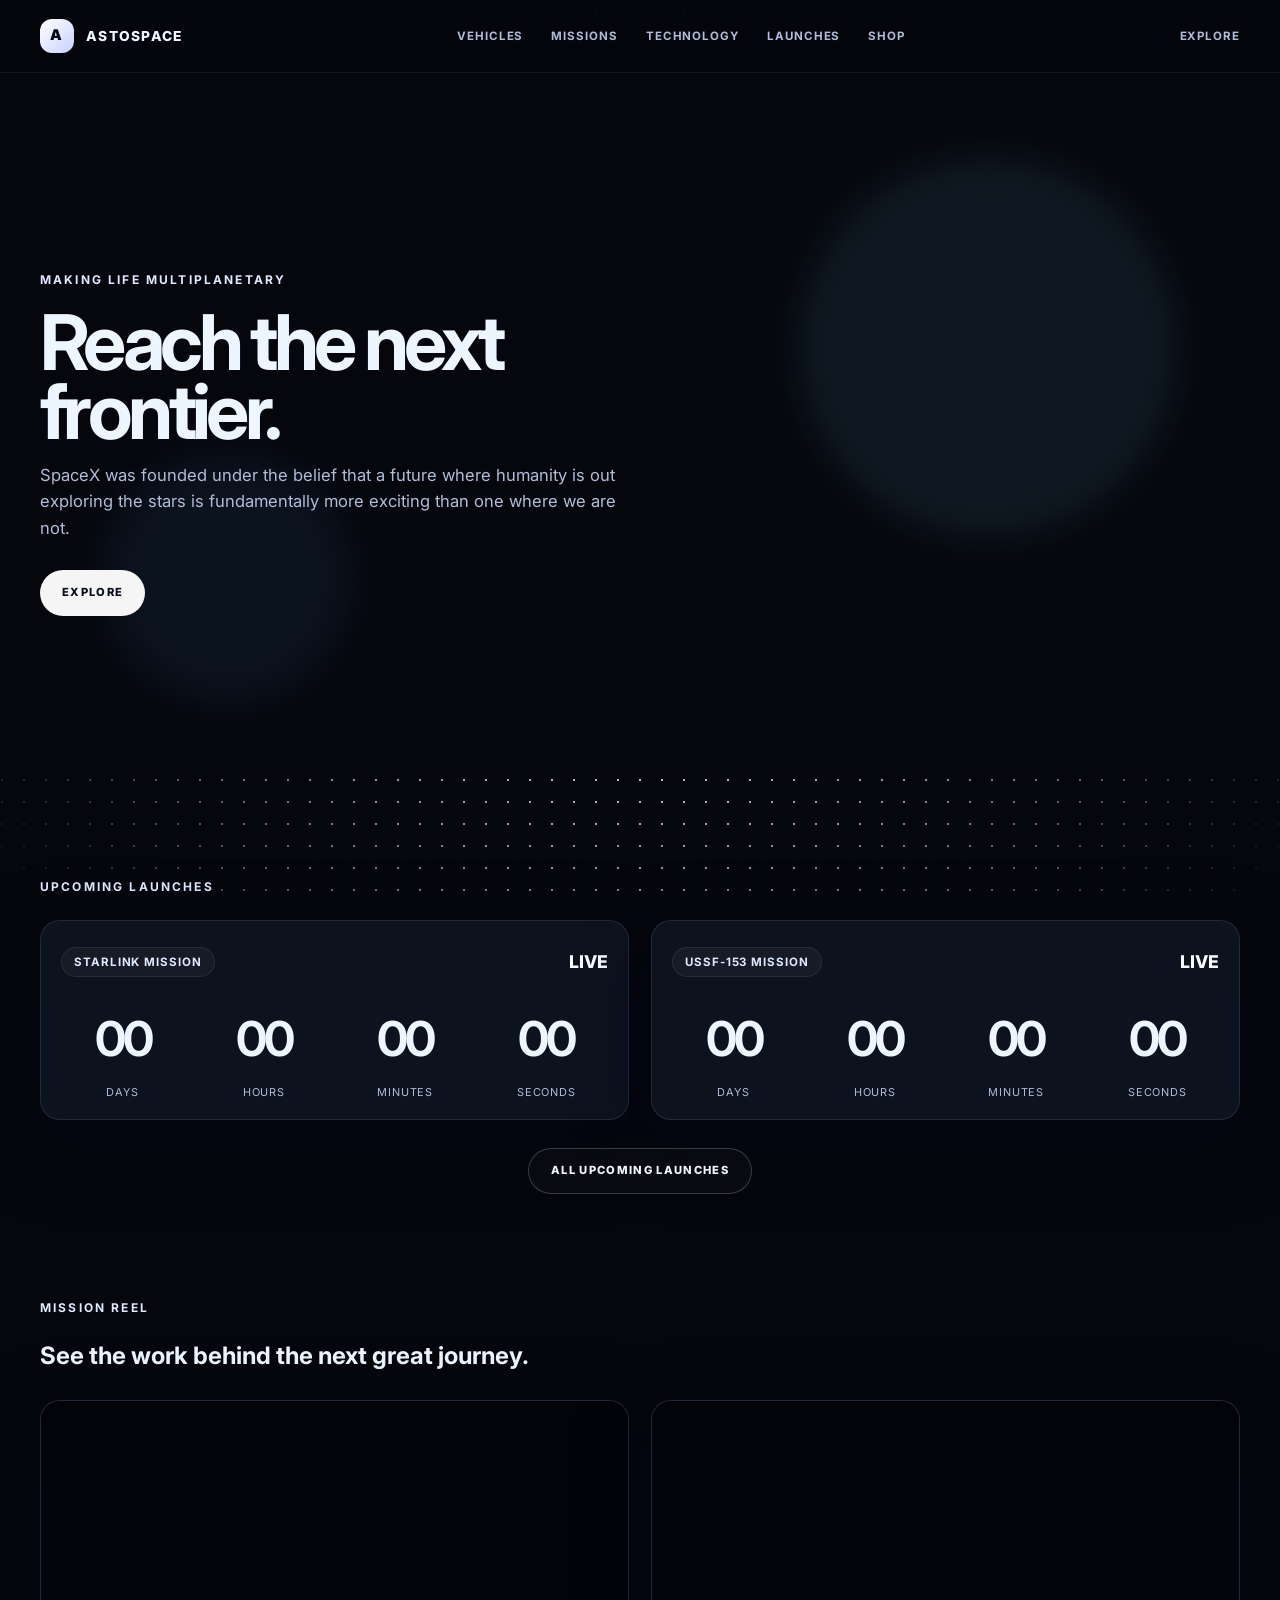
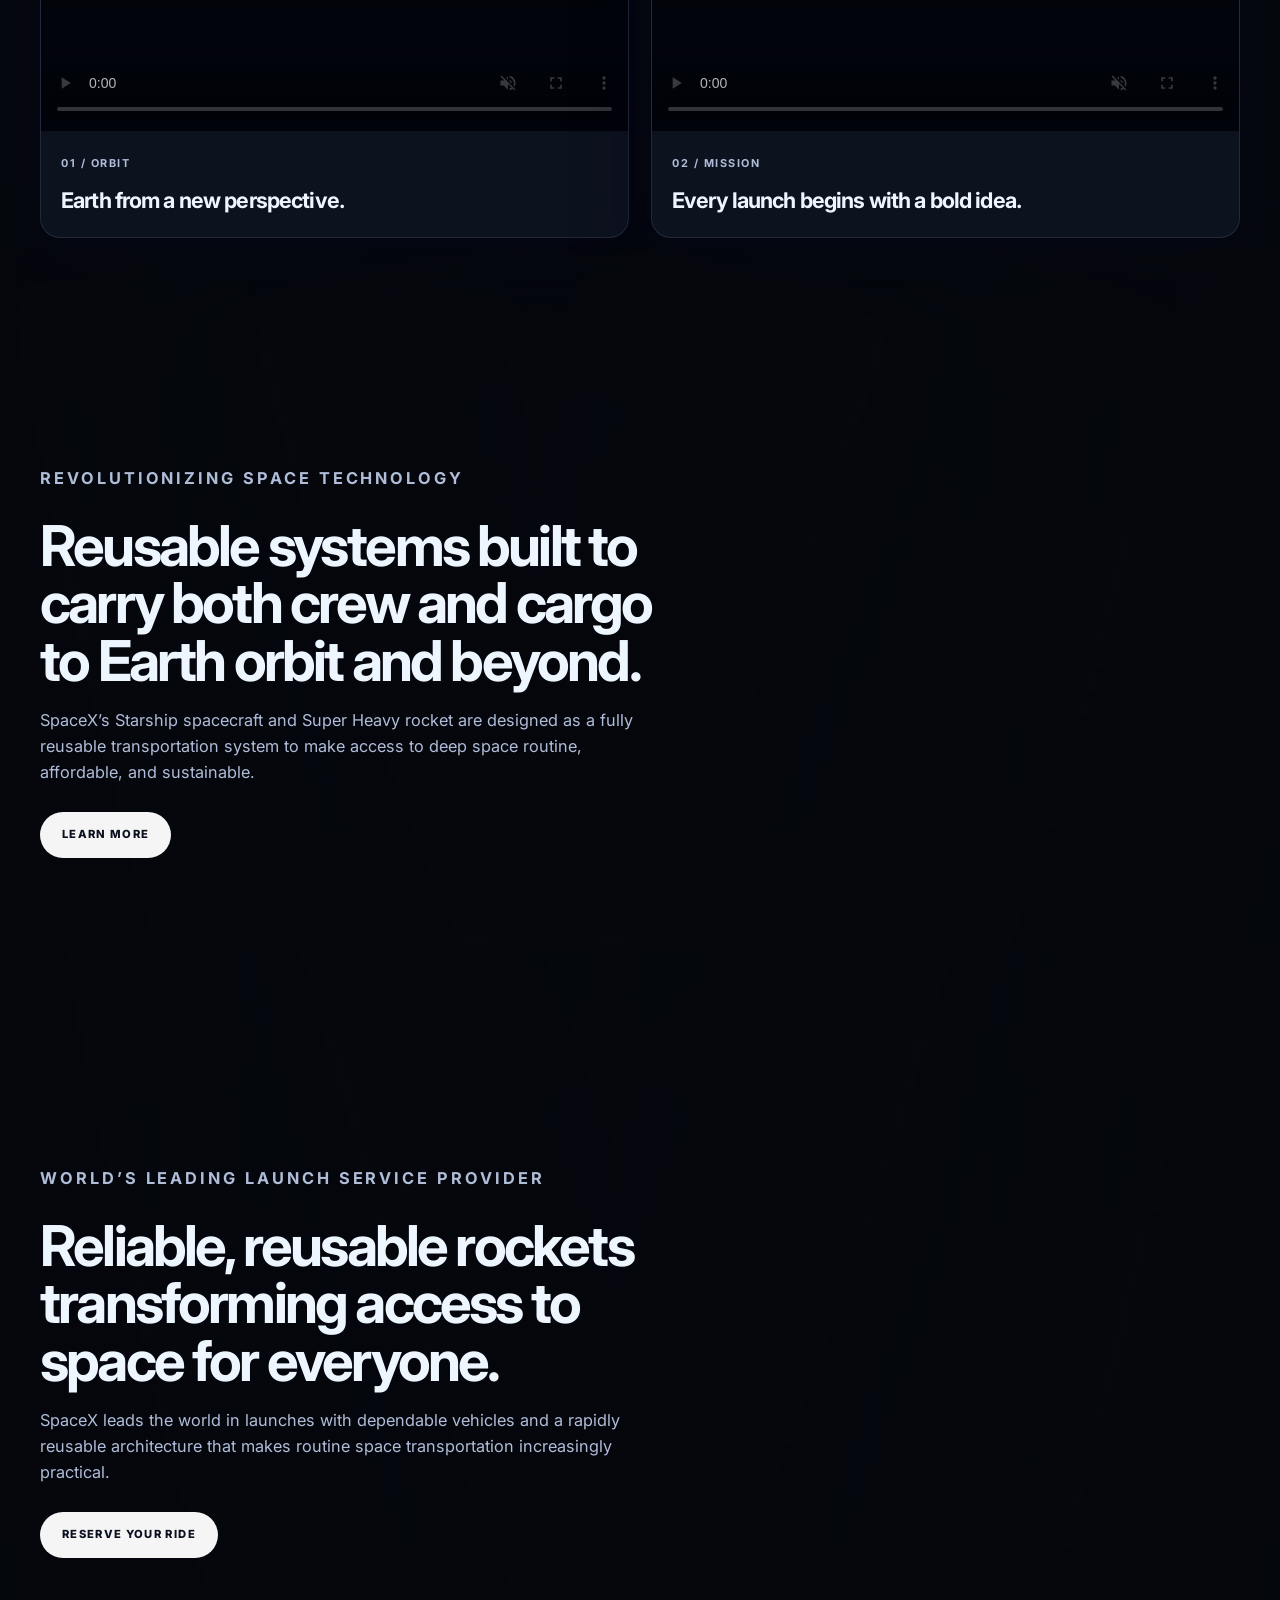
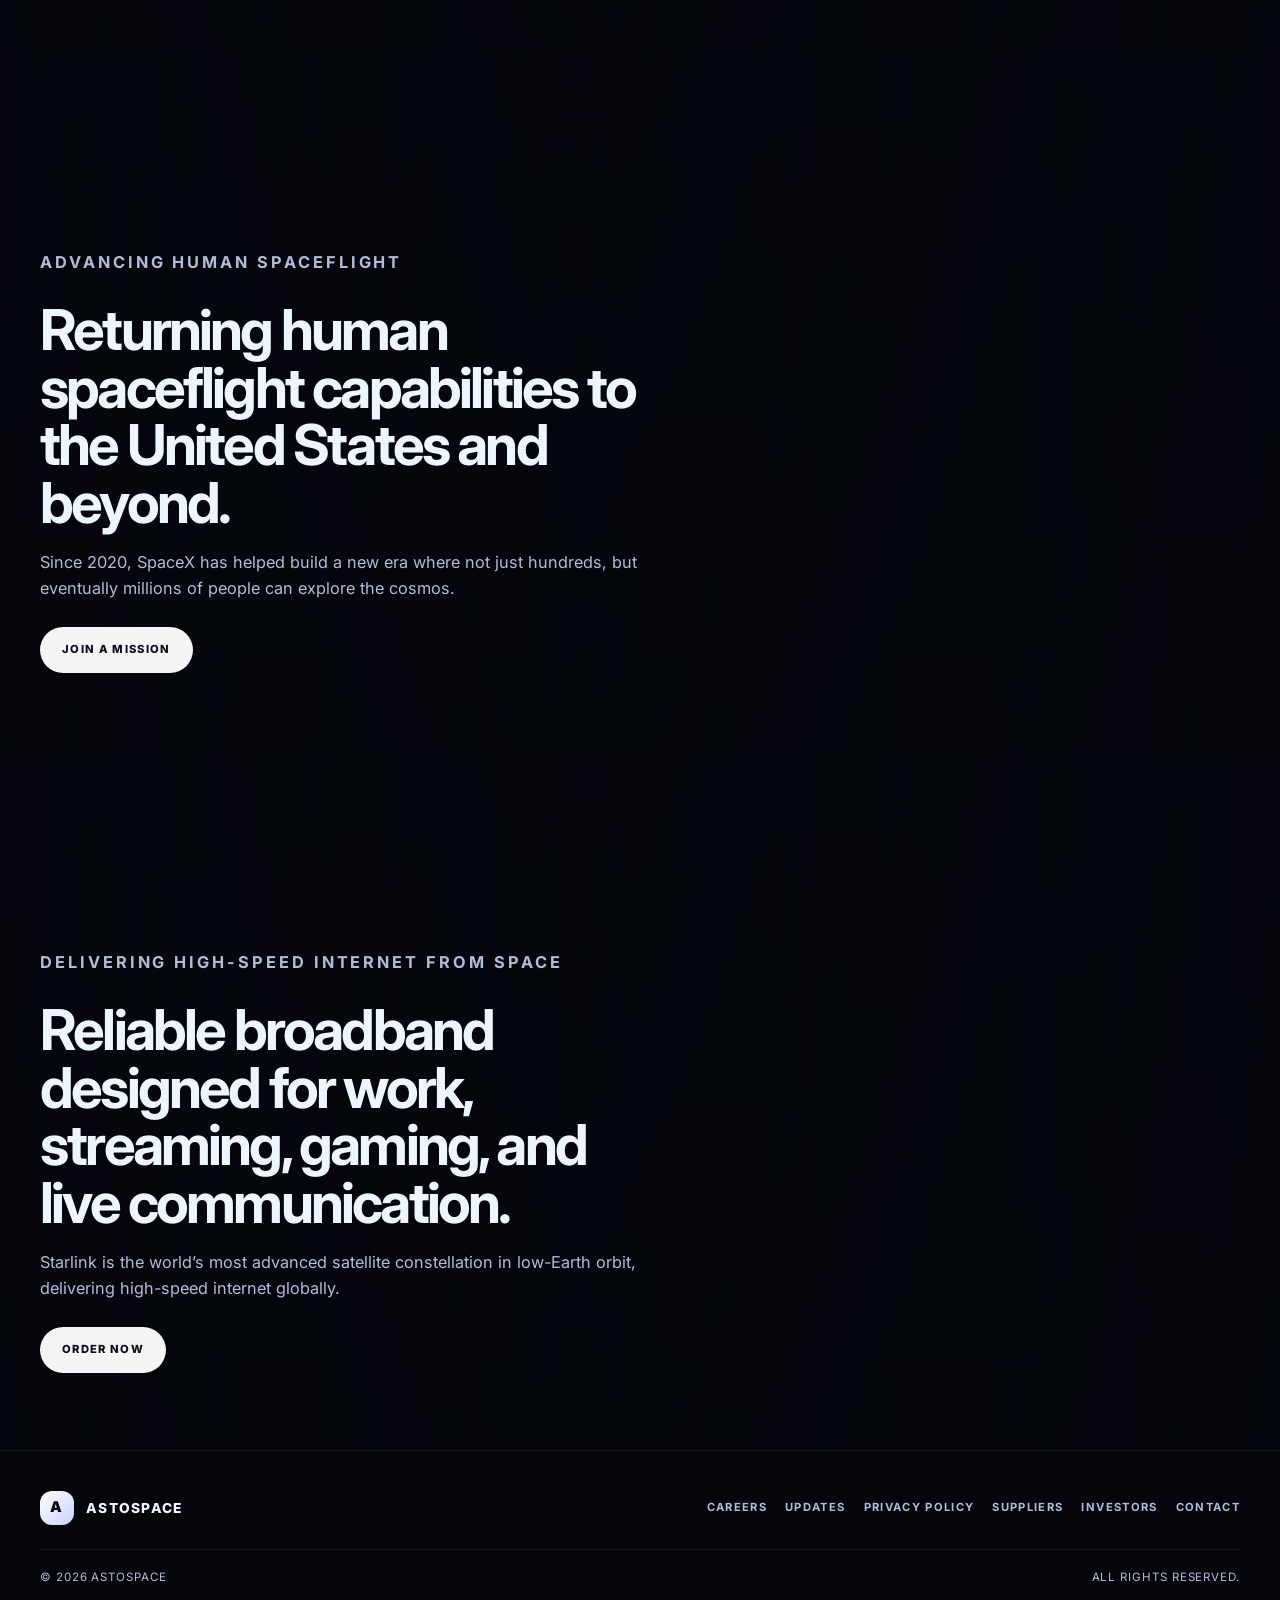
==== commit a0ed5d91: "Build AstoSpace aerospace landing page Co-authored-by: Copilot App <223556219+Copilot@users.noreply." ====
--- a/index.html
+++ b/index.html
@@ -1,44 +1,243 @@
-<!doctype html>
+﻿<!DOCTYPE html>
 <html lang="en">
-<head>
-  <meta charset="UTF-8"><meta name="viewport" content="width=device-width, initial-scale=1.0">
-  <meta name="theme-color" content="#112e44"><title>Tiwari's Cart — Everyday shopping, made simple</title>
-  <link rel="preconnect" href="https://fonts.googleapis.com"><link rel="preconnect" href="https://fonts.gstatic.com" crossorigin>
-  <link href="https://fonts.googleapis.com/css2?family=DM+Sans:wght@400;500;600;700;800&family=Space+Grotesk:wght@500;600;700&display=swap" rel="stylesheet">
-  <link rel="stylesheet" href="styles.css">
-  <style>
-    .mini-links{display:grid;grid-template-columns:repeat(4,1fr);gap:12px}.mini-links a{background:#fff;border:1px solid var(--line);border-radius:6px;padding:18px;text-decoration:none;font-size:11px;font-weight:700}.mini-links a:hover{border-color:var(--coral);color:var(--coral)}.about{max-width:1270px;margin:55px auto;padding:35px;background:#dce9e3;border-radius:8px}.about h2{font:600 28px "Space Grotesk";margin:0 0 10px}.about p:not(.eyebrow){color:#5f7578;font-size:12px;max-width:520px;line-height:1.6}.about a{color:var(--coral);font-size:11px;font-weight:700;text-decoration:none}@media(max-width:600px){.mini-links{grid-template-columns:1fr 1fr}.about{margin-left:20px;margin-right:20px}}
-  </style>
-  <style>
-    .price-status{display:block;color:var(--muted);font-size:9px;margin-top:7px}.filter-tabs .refresh-catalog{color:var(--coral);border-color:#f1c3b5}
-    .checkout-modal{border:0;border-radius:10px;width:min(480px,calc(100% - 28px));padding:28px;color:var(--ink);box-shadow:0 22px 80px #132d3d33}.checkout-modal::backdrop{background:#102c3d99}.modal-close{position:absolute;right:17px;top:12px;background:none;font-size:24px;color:var(--muted)}.checkout-modal h2{font:600 27px "Space Grotesk";margin:0 0 10px}.checkout-total{display:flex;justify-content:space-between;border-bottom:1px solid var(--line);padding-bottom:15px;font-size:12px;color:var(--muted)}.checkout-total strong{color:var(--ink);font:700 17px "Space Grotesk"}.payment-methods{display:grid;gap:8px;margin:16px 0}.payment-method{display:flex;align-items:center;text-align:left;gap:12px;border:1px solid var(--line);border-radius:6px;padding:11px;background:#fff}.payment-method.active{border-color:var(--coral);background:#fff7f4}.payment-method>b{font-size:18px;color:var(--coral)}.payment-method strong,.payment-method small{display:block}.payment-method strong{font-size:11px}.payment-method small{font-size:9px;color:var(--muted);margin-top:2px}.checkout-modal label{display:block;font-size:10px;font-weight:700;margin-top:12px}.checkout-modal input,.checkout-modal textarea{display:block;width:100%;border:1px solid var(--line);border-radius:4px;padding:10px;margin-top:6px;resize:vertical;outline-color:var(--coral)}.place-order{width:100%;background:var(--coral);color:#fff;padding:13px;border-radius:4px;font-size:11px;font-weight:700;margin-top:16px}.secure-note{display:block;text-align:center;color:var(--muted);font-size:9px;margin-top:12px}
-  </style>
-</head>
-<body>
-  <header class="topbar">
-    <a class="brand" href="#top" aria-label="Tiwari's Cart home"><span class="brand-icon">T</span><span>tiwari<span>'s cart</span></span></a>
-    <button class="location"><span class="pin">⌖</span><span>Deliver to<br><strong>Sujal Tiwari</strong></span></button>
-    <label class="search"><select id="categorySelect"><option value="all">All</option><option value="Tech">Electronics</option><option value="Home">Home</option><option value="Fashion">Fashion</option><option value="Fitness">Fitness</option></select><input id="searchInput" type="search" placeholder="Search for products, brands and more"><button id="searchButton">⌕</button></label>
-    <div class="top-links"><button class="top-link" id="ordersButton">Hello, Sujal<br><strong>Account & Orders⌄</strong></button><button class="top-link" id="wishlistButton">♡<br><strong>Wishlist</strong></button><button class="cart-button" id="cartButton"><span class="cart-count" id="cartCount">0</span> 🛒 <strong>Cart</strong></button></div>
-  </header>
-  <nav class="nav-row"><button id="categoryMenu">☰ &nbsp; All categories</button><a href="#deals">Today's deals</a><a href="#products">New arrivals</a><a href="#bestsellers">Best sellers</a><a href="#offers">Offers</a><a href="#service">Customer service</a><span class="nav-spacer"></span><a href="#about">About us</a><span>Free delivery on orders over ₹999</span></nav>
-
-  <main id="top">
-    <section class="hero">
-      <div class="hero-copy"><p class="eyebrow">THE HARBORCART EDIT</p><h1>Good things,<br><em>delivered.</em></h1><p>Discover thoughtful finds for every corner of your life — all in one place.</p><button class="hero-button" data-scroll="products">Shop the collection <span>→</span></button></div>
-      <div class="hero-art"><span class="sun"></span><span class="hero-card card-one">✦<small>NEW<br>SEASON</small></span><span class="hero-card card-two">HOME<br><b>ESSENTIALS</b></span><span class="hero-box"></span></div>
-    </section>
-    <section class="benefits"><div><b>↗</b><span><strong>Free, fast delivery</strong><small>On orders over ₹999</small></span></div><div><b>◇</b><span><strong>Curated quality</strong><small>Products you'll love</small></span></div><div><b>↺</b><span><strong>Easy returns</strong><small>30-day return promise</small></span></div><div><b>♢</b><span><strong>Secure payments</strong><small>100% protected checkout</small></span></div></section>
-    <section class="section" id="deals"><div class="section-head"><div><p class="eyebrow">HANDPICKED FOR YOU</p><h2>Shop by category</h2></div><a href="#products" class="text-link">View all categories →</a></div><div class="category-grid"><button class="category-tile tech" data-category="Tech"><span>◈</span><strong>Tech & gadgets</strong><small>Smart picks for every day</small></button><button class="category-tile home" data-category="Home"><span>⌂</span><strong>Home & living</strong><small>Make space feel like yours</small></button><button class="category-tile fashion" data-category="Fashion"><span>◇</span><strong>Style & fashion</strong><small>Wear your own story</small></button><button class="category-tile fitness" data-category="Fitness"><span>♧</span><strong>Fitness & wellness</strong><small>Feel good, every day</small></button></div></section>
-    <section class="section products-section" id="products"><div class="section-head"><div><p class="eyebrow">POPULAR RIGHT NOW</p><h2>Trending products</h2><small class="price-status" id="priceStatus">Prices shown in INR · catalog ready</small></div><div class="filter-tabs"><button class="refresh-catalog" id="refreshCatalog">↻ Refresh prices</button><button class="active" data-filter="all">All</button><button data-filter="Tech">Tech</button><button data-filter="Home">Home</button><button data-filter="Fashion">Fashion</button><button data-filter="Fitness">Fitness</button></div></div><div class="product-grid" id="productGrid"></div></section>
-    <section class="section" id="bestsellers"><div class="section-head"><div><p class="eyebrow">MOST LOVED BY SHOPPERS</p><h2>Best sellers</h2></div><a href="#products" class="text-link">Shop all products →</a></div><div class="mini-links"><a href="#products">Top-rated finds</a><a href="#products">Under ₹999</a><a href="#products">Gifts for everyone</a><a href="#products">Fresh arrivals</a></div></section>
-    <section class="promo" id="offers"><div><p class="eyebrow">TIWARI'S CART PLUS</p><h2>More joy.<br>Less waiting.</h2><p>Unlimited free delivery, early access to drops, and more for ₹149/month.</p><button class="dark-button" id="plusButton">Try Plus free for 30 days →</button></div><div class="promo-art"><span>PLUS</span><i>✦</i><b>30<br>DAYS</b></div></section>
-    <section class="service" id="service"><div><span class="service-icon">?</span><h3>Need a hand?</h3><p>Our friendly team is here every day, 8am–10pm.</p></div><button class="outline-button" id="helpButton">Visit help center →</button></section>
-    <section class="about" id="about"><p class="eyebrow">WHY TIWARI'S CART</p><h2>Everyday shopping, thoughtfully chosen.</h2><p>We bring together useful products, honest prices, and a smoother way to shop from one friendly place.</p><a href="#top">Back to top ↑</a></section>
-  </main>
-  <footer><div class="footer-brand"><span class="brand-icon">T</span> Tiwari's Cart</div><span>© 2024 Tiwari's Cart</span><span>Made for everyday living</span><span class="footer-spacer"></span><a href="#service">Help center</a><a href="#deals">Categories</a><a href="#offers">Offers</a><a href="#about">About</a><a href="#top">Back to top ↑</a></footer>
-  <aside class="cart-drawer" id="cartDrawer"><div class="drawer-head"><h2>Your cart <span id="drawerCount">0 items</span></h2><button id="closeCart">×</button></div><div class="cart-items" id="cartItems"></div><div class="empty-cart" id="emptyCart"><span>🛒</span><h3>Your cart is waiting</h3><p>Add something lovely to get started.</p></div><div class="cart-summary" id="cartSummary"><div><span>Subtotal</span><strong id="cartSubtotal">₹0</strong></div><small>Taxes and delivery calculated at checkout</small><button class="checkout-button" id="checkoutButton">Proceed to checkout →</button></div></aside><div class="overlay" id="overlay"></div><div class="toast" id="toast"></div>
-  <dialog class="checkout-modal" id="checkoutModal"><button class="modal-close" id="closeCheckout">×</button><p class="eyebrow">SECURE CHECKOUT</p><h2>Complete your order</h2><p class="checkout-total">Order total <strong id="checkoutTotal">₹0</strong></p><div class="payment-methods"><button class="payment-method active" data-payment="upi"><b>◉</b><span><strong>UPI</strong><small>Google Pay, PhonePe, Paytm</small></span></button><button class="payment-method" data-payment="card"><b>▣</b><span><strong>Card</strong><small>Credit or debit card</small></span></button><button class="payment-method" data-payment="cod"><b>▤</b><span><strong>Cash on delivery</strong><small>Pay when your order arrives</small></span></button></div><form id="paymentForm"><label>Full name<input name="name" required placeholder="Sujal Tiwari"></label><label>Delivery address<textarea name="address" required rows="2" placeholder="House no, street, city, PIN code"></textarea></label><label id="paymentField">UPI ID<input name="payment" required placeholder="name@bank"></label><button class="place-order" type="submit">Pay securely & place order</button></form><small class="secure-note">🔒 Demo checkout — no real payment is charged</small></dialog>
-  <script src="app.js"></script>
-</body>
+  <head>
+    <meta charset="UTF-8" />
+    <meta name="viewport" content="width=device-width, initial-scale=1.0" />
+    <meta name="description" content="AstoSpace is a high-performance aerospace landing page inspired by modern space exploration brands." />
+    <title>AstoSpace | Building the Future Beyond Earth</title>
+    <link rel="preconnect" href="https://fonts.googleapis.com" />
+    <link rel="preconnect" href="https://fonts.gstatic.com" crossorigin />
+    <link href="https://fonts.googleapis.com/css2?family=Inter:wght@400;500;600;700;800;900&display=swap" rel="stylesheet" />
+    <link rel="stylesheet" href="style.css" />
+  </head>
+  <body>
+    <header class="site-header">
+      <div class="container nav-wrap">
+        <a href="#top" class="brand" aria-label="AstoSpace home">
+          <span class="brand-mark">A</span>
+          <span class="brand-text">ASTOSPACE</span>
+        </a>
+
+        <nav class="main-nav" id="mainNav" aria-label="Main navigation">
+          <a href="#vehicles">Vehicles</a>
+          <a href="#missions">Missions</a>
+          <a href="#technology">Technology</a>
+          <a href="#launches">Launches</a>
+          <a href="#shop">Shop</a>
+        </nav>
+
+        <div class="nav-actions">
+          <a href="#missions" class="nav-link">Explore</a>
+          <button class="menu-toggle" id="menuToggle" aria-label="Toggle menu" aria-expanded="false">
+            <span></span>
+            <span></span>
+            <span></span>
+          </button>
+        </div>
+      </div>
+    </header>
+
+    <main id="top">
+      <section class="hero feature-panel" aria-label="Hero section">
+        <video
+          class="hero-video"
+          autoplay
+          muted
+          loop
+          playsinline
+          poster="https://images.unsplash.com/photo-1446776811953-b23d57bd21aa?auto=format&fit=crop&w=1600&q=80"
+        >
+          <source src="https://assets.mixkit.co/videos/preview/mixkit-aerial-view-of-the-earth-and-space-19534-large.mp4" type="video/mp4" />
+        </video>
+        <div class="hero-overlay"></div>
+        <div class="orb orb-one" aria-hidden="true"></div>
+        <div class="orb orb-two" aria-hidden="true"></div>
+        <div class="container hero-inner reveal">
+          <p class="eyebrow">MAKING LIFE MULTIPLANETARY</p>
+          <h1>Reach the next frontier.</h1>
+          <p class="hero-copy">
+            SpaceX was founded under the belief that a future where humanity is out exploring the stars is fundamentally more exciting than one where we are not.
+          </p>
+          <div class="hero-actions">
+            <a href="#technology" class="btn btn-primary">EXPLORE</a>
+          </div>
+        </div>
+      </section>
+
+      <section class="launches section-block" id="launches">
+        <div class="container">
+          <div class="section-head reveal">
+            <p class="eyebrow dark">UPCOMING LAUNCHES</p>
+          </div>
+
+          <div class="launch-grid">
+            <article class="launch-card reveal">
+              <div class="launch-topline">
+                <span class="launch-badge">Starlink Mission</span>
+                <span class="live-tag">T-</span>
+              </div>
+
+              <div class="countdown" data-target="2026-09-10T21:07:00+05:30">
+                <div><span class="count-value">00</span><small>Days</small></div>
+                <div><span class="count-value">00</span><small>Hours</small></div>
+                <div><span class="count-value">00</span><small>Minutes</small></div>
+                <div><span class="count-value">00</span><small>Seconds</small></div>
+              </div>
+            </article>
+
+            <article class="launch-card reveal">
+              <div class="launch-topline">
+                <span class="launch-badge">USSF-153 Mission</span>
+                <span class="live-tag">T-</span>
+              </div>
+
+              <div class="countdown" data-target="2026-09-11T00:07:00+05:30">
+                <div><span class="count-value">00</span><small>Days</small></div>
+                <div><span class="count-value">00</span><small>Hours</small></div>
+                <div><span class="count-value">00</span><small>Minutes</small></div>
+                <div><span class="count-value">00</span><small>Seconds</small></div>
+              </div>
+            </article>
+          </div>
+
+          <div class="cta-row reveal">
+            <a href="#missions" class="btn btn-secondary">ALL UPCOMING LAUNCHES</a>
+          </div>
+        </div>
+      </section>
+
+      <section class="media-showcase section-block" aria-label="AstoSpace mission videos">
+        <div class="container">
+          <div class="section-head reveal">
+            <p class="eyebrow dark">MISSION REEL</p>
+            <h2>See the work behind the next great journey.</h2>
+          </div>
+
+          <div class="media-grid">
+            <article class="media-card reveal">
+              <div class="video-frame">
+                <video
+                  autoplay
+                  controls
+                  muted
+                  loop
+                  playsinline
+                  preload="metadata"
+                  poster="https://images.unsplash.com/photo-1451187580459-43490279c0fa?auto=format&fit=crop&w=1000&q=80"
+                >
+                  <source src="https://assets.mixkit.co/videos/preview/mixkit-aerial-view-of-the-earth-and-space-19534-large.mp4" type="video/mp4" />
+                </video>
+              </div>
+              <div class="media-copy">
+                <span>01 / ORBIT</span>
+                <h3>Earth from a new perspective.</h3>
+              </div>
+            </article>
+
+            <article class="media-card reveal">
+              <div class="video-frame">
+                <video
+                  autoplay
+                  controls
+                  muted
+                  loop
+                  playsinline
+                  preload="metadata"
+                  poster="https://images.unsplash.com/photo-1517976547714-720226b864c1?auto=format&fit=crop&w=1000&q=80"
+                >
+                  <source src="https://assets.mixkit.co/videos/preview/mixkit-aerial-view-of-the-earth-and-space-19534-large.mp4" type="video/mp4" />
+                </video>
+              </div>
+              <div class="media-copy">
+                <span>02 / MISSION</span>
+                <h3>Every launch begins with a bold idea.</h3>
+              </div>
+            </article>
+          </div>
+        </div>
+      </section>
+
+      <section class="feature-panel technology-panel section-block" id="technology">
+        <div class="container feature-layout reveal">
+          <div class="feature-copy">
+            <p class="eyebrow">REVOLUTIONIZING SPACE TECHNOLOGY</p>
+            <h2>Reusable systems built to carry both crew and cargo to Earth orbit and beyond.</h2>
+            <p>
+              SpaceX’s Starship spacecraft and Super Heavy rocket are designed as a fully reusable transportation system to make access to deep space routine, affordable, and sustainable.
+            </p>
+            <a href="https://www.spacex.com/vehicles/starship" class="btn btn-primary" target="_blank" rel="noopener noreferrer">LEARN MORE</a>
+          </div>
+        </div>
+      </section>
+
+      <section class="feature-panel rideshare-panel section-block" id="missions">
+        <div class="container feature-layout reveal">
+          <div class="feature-copy">
+            <p class="eyebrow">WORLD’S LEADING LAUNCH SERVICE PROVIDER</p>
+            <h2>Reliable, reusable rockets transforming access to space for everyone.</h2>
+            <p>
+              SpaceX leads the world in launches with dependable vehicles and a rapidly reusable architecture that makes routine space transportation increasingly practical.
+            </p>
+            <a href="https://www.spacex.com/rideshare" class="btn btn-primary" target="_blank" rel="noopener noreferrer">RESERVE YOUR RIDE</a>
+          </div>
+        </div>
+      </section>
+
+      <section class="feature-panel astronaut-panel section-block" id="vehicles">
+        <div class="container feature-layout reveal">
+          <div class="feature-copy">
+            <p class="eyebrow">ADVANCING HUMAN SPACEFLIGHT</p>
+            <h2>Returning human spaceflight capabilities to the United States and beyond.</h2>
+            <p>
+              Since 2020, SpaceX has helped build a new era where not just hundreds, but eventually millions of people can explore the cosmos.
+            </p>
+            <a href="https://www.spacex.com/humanspaceflight" class="btn btn-primary" target="_blank" rel="noopener noreferrer">JOIN A MISSION</a>
+          </div>
+        </div>
+      </section>
+
+      <section class="feature-panel starlink-panel section-block" id="shop">
+        <div class="container feature-layout reveal">
+          <div class="feature-copy">
+            <p class="eyebrow">DELIVERING HIGH-SPEED INTERNET FROM SPACE</p>
+            <h2>Reliable broadband designed for work, streaming, gaming, and live communication.</h2>
+            <p>
+              Starlink is the world’s most advanced satellite constellation in low-Earth orbit, delivering high-speed internet globally.
+            </p>
+            <a href="https://www.starlink.com/" class="btn btn-primary" target="_blank" rel="noopener noreferrer">ORDER NOW</a>
+          </div>
+        </div>
+      </section>
+    </main>
+
+    <footer class="site-footer">
+      <div class="container footer-grid">
+        <div class="footer-brand-wrap">
+          <a href="#top" class="brand footer-brand" aria-label="AstoSpace home">
+            <span class="brand-mark">A</span>
+            <span class="brand-text">ASTOSPACE</span>
+          </a>
+        </div>
+
+        <div class="footer-links">
+          <a href="https://www.spacex.com/careers" target="_blank" rel="noopener noreferrer">CAREERS</a>
+          <a href="https://www.spacex.com/updates" target="_blank" rel="noopener noreferrer">UPDATES</a>
+          <a href="https://www.spacex.com/assets/media/privacy_policy_spacex.pdf" target="_blank" rel="noopener noreferrer">PRIVACY POLICY</a>
+        </div>
+
+        <div class="footer-links">
+          <a href="https://www.spacex.com/supplier" target="_blank" rel="noopener noreferrer">SUPPLIERS</a>
+          <a href="https://ir.spacex.com/" target="_blank" rel="noopener noreferrer">INVESTORS</a>
+          <a href="mailto:hello@astospace.example">CONTACT</a>
+        </div>
+      </div>
+
+      <div class="container footer-bottom">
+        <span>© 2026 ASTOSPACE</span>
+        <span>All rights reserved.</span>
+      </div>
+    </footer>
+
+    <script src="script.js"></script>
+  </body>
 </html>
--- a/style.css
+++ b/style.css
@@ -0,0 +1,673 @@
+﻿:root {
+  --bg: #05070d;
+  --bg-soft: #0d121d;
+  --panel: rgba(10, 15, 25, 0.85);
+  --panel-strong: #101827;
+  --surface: rgba(17, 24, 39, 0.72);
+  --line: rgba(148, 163, 184, 0.16);
+  --text: #edf6ff;
+  --muted: #b0bdd8;
+  --secondary: #dfe9ff;
+  --accent: #ffffff;
+  --shadow: 0 24px 70px rgba(2, 6, 23, 0.5);
+  --transition: 0.25s ease;
+}
+
+* {
+  box-sizing: border-box;
+}
+
+html {
+  scroll-behavior: smooth;
+}
+
+body {
+  margin: 0;
+  font-family: "Inter", sans-serif;
+  background: var(--bg);
+  color: var(--text);
+  line-height: 1.6;
+}
+
+body::before {
+  content: "";
+  position: fixed;
+  inset: 0;
+  pointer-events: none;
+  background-image:
+    radial-gradient(circle, rgba(255,255,255,0.8) 0.8px, transparent 1px),
+    linear-gradient(rgba(255, 255, 255, 0.02) 1px, transparent 1px),
+    linear-gradient(90deg, rgba(255, 255, 255, 0.02) 1px, transparent 1px);
+  background-size: 22px 22px, 28px 28px, 28px 28px;
+  background-position: center center, center center, center center;
+  mask-image: radial-gradient(circle at center, black 35%, transparent 100%);
+  animation: starDrift 18s linear infinite alternate;
+}
+
+a {
+  text-decoration: none;
+  color: inherit;
+}
+
+button {
+  font: inherit;
+}
+
+img {
+  max-width: 100%;
+  display: block;
+}
+
+.container {
+  width: min(1200px, calc(100% - 32px));
+  margin: 0 auto;
+}
+
+.site-header {
+  position: sticky;
+  top: 0;
+  z-index: 999;
+  background: rgba(5, 7, 13, 0.8);
+  backdrop-filter: blur(14px);
+  border-bottom: 1px solid rgba(255, 255, 255, 0.06);
+}
+
+.nav-wrap {
+  display: flex;
+  align-items: center;
+  justify-content: space-between;
+  min-height: 72px;
+  gap: 18px;
+}
+
+.brand {
+  display: inline-flex;
+  align-items: center;
+  gap: 12px;
+  font-weight: 800;
+  letter-spacing: 0.08em;
+}
+
+.brand-mark {
+  display: grid;
+  place-items: center;
+  width: 34px;
+  height: 34px;
+  border-radius: 12px;
+  background: linear-gradient(135deg, #fff, #c7d2fe);
+  color: #05070d;
+  font-size: 0.92rem;
+  font-weight: 900;
+}
+
+.brand-text {
+  font-size: 0.86rem;
+}
+
+.main-nav {
+  display: flex;
+  align-items: center;
+  justify-content: center;
+  gap: 28px;
+  flex: 1;
+  font-size: 0.72rem;
+  font-weight: 700;
+  letter-spacing: 0.08em;
+  text-transform: uppercase;
+  color: var(--muted);
+}
+
+.main-nav a {
+  transition: color var(--transition);
+}
+
+.main-nav a:hover,
+.main-nav a:focus-visible {
+  color: var(--text);
+}
+
+.nav-actions {
+  display: flex;
+  align-items: center;
+  gap: 18px;
+}
+
+.nav-link {
+  color: var(--muted);
+  font-size: 0.72rem;
+  font-weight: 700;
+  letter-spacing: 0.08em;
+  text-transform: uppercase;
+}
+
+.menu-toggle {
+  display: none;
+  width: 42px;
+  height: 42px;
+  border: 1px solid rgba(255, 255, 255, 0.12);
+  background: transparent;
+  border-radius: 10px;
+  cursor: pointer;
+}
+
+.menu-toggle span {
+  display: block;
+  width: 19px;
+  height: 2px;
+  margin: 5px auto;
+  background: var(--text);
+  border-radius: 999px;
+}
+
+.hero {
+  position: relative;
+  min-height: 78vh;
+  display: flex;
+  align-items: center;
+  overflow: hidden;
+  background: #05070d;
+}
+
+.hero-video {
+  position: absolute;
+  inset: 0;
+  width: 100%;
+  height: 100%;
+  object-fit: cover;
+  opacity: 0.56;
+  transform: scale(1.08);
+  animation: mediaPan 18s ease-in-out infinite alternate;
+}
+
+.hero-overlay {
+  position: absolute;
+  inset: 0;
+  background: linear-gradient(90deg, rgba(5, 7, 13, 0.82) 0%, rgba(5, 7, 13, 0.28) 50%, rgba(5, 7, 13, 0.78) 100%);
+}
+
+.hero-inner {
+  position: relative;
+  z-index: 1;
+  padding: 100px 0 60px;
+  animation: fadeUp 1s ease both;
+}
+
+.orb {
+  position: absolute;
+  border-radius: 50%;
+  filter: blur(20px);
+  opacity: 0.5;
+  pointer-events: none;
+}
+
+.orb-one {
+  width: 380px;
+  height: 380px;
+  right: 8%;
+  top: 12%;
+  background: rgba(125, 211, 252, 0.18);
+  animation: floatOrbA 10s ease-in-out infinite alternate;
+}
+
+.orb-two {
+  width: 250px;
+  height: 250px;
+  left: 8%;
+  bottom: 10%;
+  background: rgba(96, 165, 250, 0.15);
+  animation: floatOrbB 12s ease-in-out infinite alternate;
+}
+
+.eyebrow {
+  margin: 0 0 18px;
+  color: #dfe8ff;
+  font-size: 0.75rem;
+  font-weight: 700;
+  letter-spacing: 0.18em;
+  text-transform: uppercase;
+}
+
+.eyebrow.dark {
+  color: var(--secondary);
+}
+
+.hero h1 {
+  margin: 0;
+  max-width: 700px;
+  font-size: clamp(3.2rem, 6vw, 6.4rem);
+  line-height: 0.9;
+  letter-spacing: -0.06em;
+}
+
+.hero-copy {
+  margin-top: 16px;
+  max-width: 600px;
+  color: var(--muted);
+  font-size: 1.04rem;
+}
+
+.hero-actions {
+  display: flex;
+  margin-top: 28px;
+}
+
+.btn {
+  display: inline-flex;
+  align-items: center;
+  justify-content: center;
+  min-height: 46px;
+  padding: 0 22px;
+  border-radius: 999px;
+  font-size: 0.7rem;
+  font-weight: 800;
+  letter-spacing: 0.12em;
+  text-transform: uppercase;
+  transition: transform var(--transition), opacity var(--transition), background var(--transition);
+}
+
+.btn:hover,
+.btn:focus-visible {
+  transform: translateY(-2px);
+}
+
+.btn-primary {
+  background: rgba(255, 255, 255, 0.96);
+  color: #0b1020;
+}
+
+.btn-secondary {
+  border: 1px solid rgba(255, 255, 255, 0.2);
+  background: rgba(255, 255, 255, 0.02);
+  color: var(--text);
+}
+
+.section-block {
+  padding: 104px 0 0;
+}
+
+.section-head {
+  margin-bottom: 24px;
+}
+
+.launch-grid {
+  display: grid;
+  grid-template-columns: repeat(2, minmax(0, 1fr));
+  gap: 22px;
+}
+
+.launch-card {
+  padding: 26px 20px 18px;
+  border-radius: 20px;
+  background: rgba(17, 24, 39, 0.72);
+  border: 1px solid var(--line);
+  box-shadow: var(--shadow);
+  transition: transform var(--transition), border-color var(--transition), box-shadow var(--transition);
+}
+
+.launch-card:hover {
+  transform: translateY(-8px);
+  border-color: rgba(125, 211, 252, 0.3);
+  box-shadow: 0 28px 60px rgba(2, 6, 23, 0.42);
+}
+
+.launch-topline {
+  display: flex;
+  align-items: center;
+  justify-content: space-between;
+  gap: 12px;
+  margin-bottom: 24px;
+}
+
+.launch-badge {
+  display: inline-flex;
+  align-items: center;
+  justify-content: center;
+  min-height: 30px;
+  padding: 0 12px;
+  border-radius: 999px;
+  background: rgba(255, 255, 255, 0.04);
+  border: 1px solid rgba(255, 255, 255, 0.08);
+  color: var(--secondary);
+  font-size: 0.72rem;
+  font-weight: 700;
+  letter-spacing: 0.08em;
+  text-transform: uppercase;
+}
+
+.live-tag {
+  color: #f7f9ff;
+  font-size: 1.1rem;
+  font-weight: 800;
+}
+
+.countdown {
+  display: grid;
+  grid-template-columns: repeat(4, minmax(0, 1fr));
+  gap: 18px;
+}
+
+.countdown > div {
+  display: grid;
+  gap: 6px;
+  text-align: center;
+}
+
+.count-value {
+  font-size: clamp(1.8rem, 4vw, 3rem);
+  font-weight: 700;
+  letter-spacing: -0.06em;
+}
+
+.countdown small {
+  color: var(--muted);
+  font-size: 0.68rem;
+  letter-spacing: 0.08em;
+  text-transform: uppercase;
+}
+
+.cta-row {
+  display: flex;
+  justify-content: center;
+  margin-top: 28px;
+}
+
+.media-showcase {
+  padding-bottom: 12px;
+}
+
+.media-grid {
+  display: grid;
+  grid-template-columns: repeat(2, minmax(0, 1fr));
+  gap: 22px;
+}
+
+.media-card {
+  overflow: hidden;
+  border: 1px solid var(--line);
+  border-radius: 20px;
+  background: rgba(17, 24, 39, 0.72);
+  box-shadow: var(--shadow);
+  transition: transform var(--transition), border-color var(--transition);
+}
+
+.media-card:hover {
+  transform: translateY(-8px);
+  border-color: rgba(255, 255, 255, 0.3);
+}
+
+.video-frame {
+  position: relative;
+  aspect-ratio: 16 / 9;
+  overflow: hidden;
+  background: #02040a;
+}
+
+.video-frame::after {
+  content: "";
+  position: absolute;
+  inset: 0;
+  pointer-events: none;
+  background: linear-gradient(180deg, transparent 55%, rgba(2, 6, 23, 0.44));
+}
+
+.video-frame video {
+  width: 100%;
+  height: 100%;
+  display: block;
+  object-fit: cover;
+  transition: transform 0.6s ease;
+}
+
+.media-card:hover video {
+  transform: scale(1.06);
+}
+
+.media-copy {
+  padding: 18px 20px 20px;
+}
+
+.media-copy span {
+  color: var(--muted);
+  font-size: 0.68rem;
+  font-weight: 700;
+  letter-spacing: 0.14em;
+}
+
+.media-copy h3 {
+  margin: 8px 0 0;
+  font-size: 1.35rem;
+  letter-spacing: -0.04em;
+}
+
+.feature-panel {
+  position: relative;
+  min-height: 700px;
+  display: flex;
+  align-items: center;
+  background-size: cover;
+  background-position: center;
+  overflow: hidden;
+}
+
+.feature-panel::before {
+  content: "";
+  position: absolute;
+  inset: 0;
+  background: linear-gradient(180deg, rgba(5, 7, 13, 0.12), rgba(5, 7, 13, 0.34));
+  pointer-events: none;
+}
+
+.technology-panel {
+  background-image:
+    linear-gradient(90deg, rgba(5, 7, 13, 0.68) 0%, rgba(5, 7, 13, 0.3) 42%, rgba(5, 7, 13, 0.72) 100%),
+    url('https://images.unsplash.com/photo-1446776811953-b23d57bd21aa?auto=format&fit=crop&w=1400&q=80');
+}
+
+.rideshare-panel {
+  background-image:
+    linear-gradient(90deg, rgba(5, 7, 13, 0.72) 0%, rgba(5, 7, 13, 0.3) 48%, rgba(5, 7, 13, 0.72) 100%),
+    url('https://images.unsplash.com/photo-1446776709462-d6b525c57bd3?auto=format&fit=crop&w=1400&q=80');
+}
+
+.astronaut-panel {
+  background-image:
+    linear-gradient(90deg, rgba(5, 7, 13, 0.7) 0%, rgba(5, 7, 13, 0.25) 45%, rgba(5, 7, 13, 0.7) 100%),
+    url('https://images.unsplash.com/photo-1516849841032-87cbac4d88f7?auto=format&fit=crop&w=1400&q=80');
+}
+
+.starlink-panel {
+  background-image:
+    linear-gradient(90deg, rgba(5, 7, 13, 0.72) 0%, rgba(5, 7, 13, 0.24) 45%, rgba(5, 7, 13, 0.72) 100%),
+    url('https://images.unsplash.com/photo-1465101046530-73398c7f28ca?auto=format&fit=crop&w=1400&q=80');
+}
+
+.feature-layout {
+  display: grid;
+  grid-template-columns: 1fr;
+  padding-top: 40px;
+  padding-bottom: 40px;
+}
+
+.feature-copy {
+  position: relative;
+  z-index: 1;
+  max-width: 620px;
+  transform: translateY(0);
+  animation: fadeUp 0.9s ease both;
+}
+
+.feature-copy h2 {
+  margin: 0;
+  font-size: clamp(2.3rem, 4.4vw, 4rem);
+  line-height: 1.02;
+  letter-spacing: -0.05em;
+}
+
+.feature-copy p {
+  margin-top: 18px;
+  margin-bottom: 26px;
+  color: var(--muted);
+  font-size: 1.02rem;
+}
+
+.site-footer {
+  padding: 40px 0 28px;
+  border-top: 1px solid rgba(255, 255, 255, 0.08);
+  background: rgba(5, 7, 13, 0.98);
+}
+
+.footer-grid {
+  display: flex;
+  justify-content: space-between;
+  align-items: center;
+  gap: 18px;
+}
+
+.footer-brand-wrap {
+  flex: 1;
+}
+
+.footer-links {
+  display: flex;
+  flex-wrap: wrap;
+  justify-content: center;
+  gap: 18px;
+  font-size: 0.7rem;
+  font-weight: 700;
+  letter-spacing: 0.12em;
+  text-transform: uppercase;
+  color: var(--muted);
+}
+
+.footer-bottom {
+  display: flex;
+  justify-content: space-between;
+  gap: 16px;
+  margin-top: 24px;
+  padding-top: 18px;
+  border-top: 1px solid rgba(255, 255, 255, 0.08);
+  color: var(--muted);
+  font-size: 0.72rem;
+  letter-spacing: 0.08em;
+  text-transform: uppercase;
+}
+
+.reveal {
+  opacity: 0;
+  transform: translateY(22px);
+  transition: opacity 0.7s ease, transform 0.7s ease;
+}
+
+.reveal.visible {
+  opacity: 1;
+  transform: translateY(0);
+}
+
+@keyframes starDrift {
+  0% { transform: translateY(0) scale(1); opacity: 0.9; }
+  100% { transform: translateY(16px) scale(1.05); opacity: 1; }
+}
+
+@keyframes mediaPan {
+  0% { transform: scale(1.08) translateY(0px); }
+  100% { transform: scale(1.14) translateY(-12px); }
+}
+
+@keyframes fadeUp {
+  from {
+    opacity: 0;
+    transform: translateY(24px);
+  }
+  to {
+    opacity: 1;
+    transform: translateY(0);
+  }
+}
+
+@keyframes floatOrbA {
+  0% { transform: translate(0, 0) scale(1); }
+  100% { transform: translate(-12px, 18px) scale(1.06); }
+}
+
+@keyframes floatOrbB {
+  0% { transform: translate(0, 0) scale(1); }
+  100% { transform: translate(18px, -14px) scale(1.08); }
+}
+
+@media (max-width: 860px) {
+  .main-nav {
+    position: absolute;
+    left: 16px;
+    right: 16px;
+    top: calc(100% + 8px);
+    display: none;
+    flex-direction: column;
+    align-items: flex-start;
+    gap: 18px;
+    padding: 18px 18px;
+    background: rgba(5, 7, 13, 0.94);
+    border: 1px solid var(--line);
+    border-radius: 16px;
+  }
+
+  .main-nav.open {
+    display: flex;
+  }
+
+  .menu-toggle {
+    display: inline-block;
+  }
+
+  .nav-link {
+    display: none;
+  }
+
+  .launch-grid {
+    grid-template-columns: 1fr;
+  }
+
+  .feature-copy {
+    max-width: 520px;
+  }
+}
+
+@media (max-width: 620px) {
+  .hero {
+    min-height: 64vh;
+  }
+
+  .hero-inner {
+    padding-top: 80px;
+    padding-bottom: 40px;
+  }
+
+  .brand-text {
+    font-size: 0.72rem;
+  }
+
+  .countdown {
+    grid-template-columns: repeat(2, minmax(0, 1fr));
+  }
+
+  .media-grid {
+    grid-template-columns: 1fr;
+  }
+
+  .footer-grid,
+  .footer-bottom {
+    flex-direction: column;
+    align-items: flex-start;
+  }
+
+  .footer-links {
+    justify-content: flex-start;
+  }
+
+  .feature-panel {
+    min-height: 560px;
+  }
+
+  .launch-card {
+    padding: 18px 16px 16px;
+  }
+}
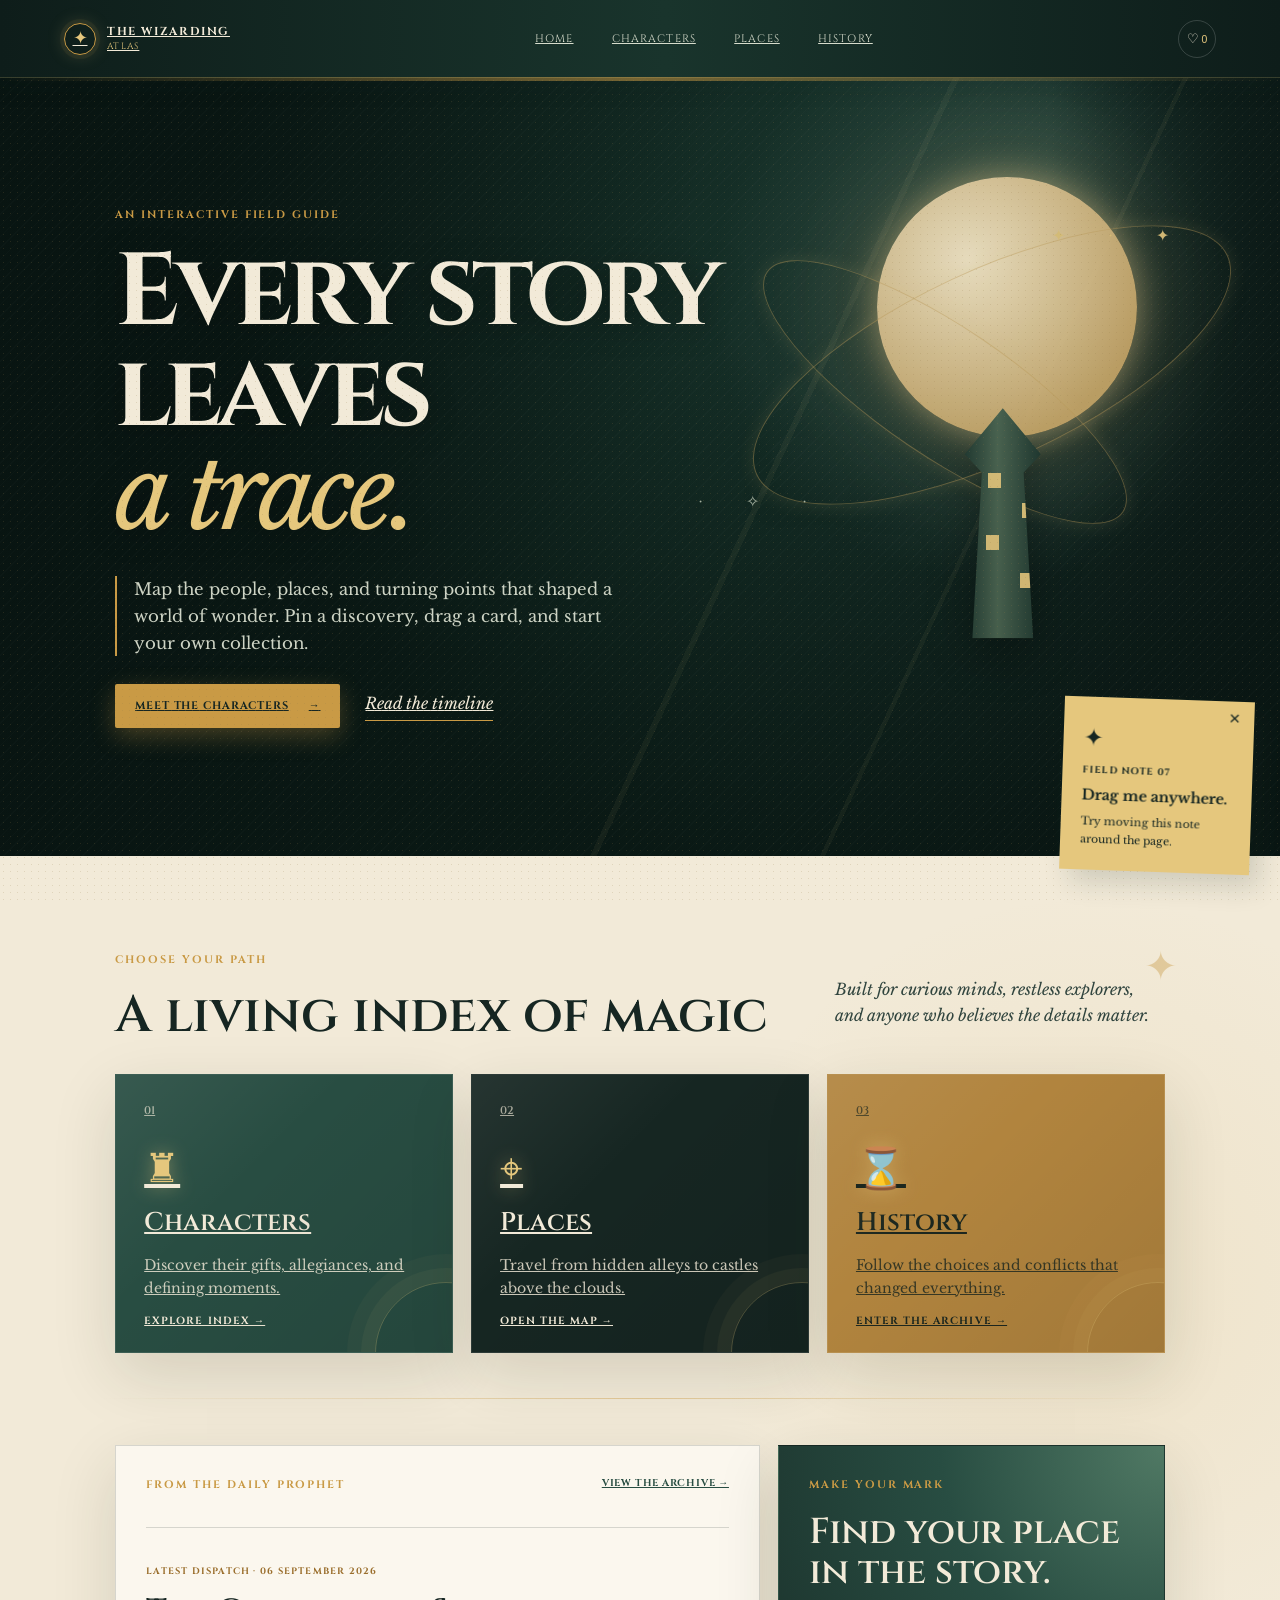
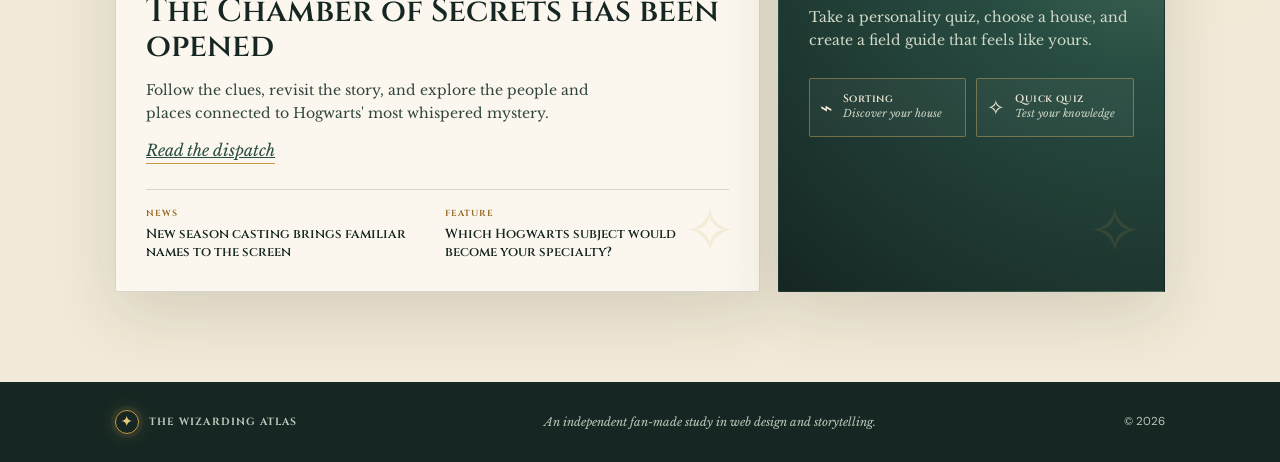
==== commit f7fa4329: "Create wizarding atlas website Co-authored-by: Copilot App <223556219+Copilot@users.noreply.github.c" ====
--- a/index.html
+++ b/index.html
@@ -1,243 +1,101 @@
-﻿<!DOCTYPE html>
+<!doctype html>
 <html lang="en">
   <head>
-    <meta charset="UTF-8" />
-    <meta name="viewport" content="width=device-width, initial-scale=1.0" />
-    <meta name="description" content="AstoSpace is a high-performance aerospace landing page inspired by modern space exploration brands." />
-    <title>AstoSpace | Building the Future Beyond Earth</title>
+    <meta charset="utf-8" />
+    <meta name="viewport" content="width=device-width, initial-scale=1" />
+    <meta name="description" content="The Wizarding Atlas: discover characters, places, and turning points in a magical world." />
+    <title>The Wizarding Atlas</title>
     <link rel="preconnect" href="https://fonts.googleapis.com" />
     <link rel="preconnect" href="https://fonts.gstatic.com" crossorigin />
-    <link href="https://fonts.googleapis.com/css2?family=Inter:wght@400;500;600;700;800;900&display=swap" rel="stylesheet" />
+    <link href="https://fonts.googleapis.com/css2?family=Cinzel:wght@500;600;700&family=DM+Sans:wght@400;500;600;700&family=Libre+Baskerville:ital,wght@0,400;0,700;1,400&display=swap" rel="stylesheet" />
     <link rel="stylesheet" href="style.css" />
   </head>
   <body>
-    <header class="site-header">
-      <div class="container nav-wrap">
-        <a href="#top" class="brand" aria-label="AstoSpace home">
-          <span class="brand-mark">A</span>
-          <span class="brand-text">ASTOSPACE</span>
+    <div class="site-shell">
+      <header class="site-header">
+        <a class="brand" href="#home" aria-label="The Wizarding Atlas home">
+          <span class="brand-crest" aria-hidden="true">✦</span>
+          <span><strong>THE WIZARDING</strong><small>ATLAS</small></span>
         </a>
+        <nav class="main-nav" id="mainNav" aria-label="Primary navigation">
+          <a href="#home" data-page-link="home">Home</a>
+          <a href="#characters" data-page-link="characters">Characters</a>
+          <a href="#places" data-page-link="places">Places</a>
+          <a href="#history" data-page-link="history">History</a>
+        </nav>
+        <div class="header-actions">
+          <button class="icon-button" id="favoritesButton" type="button" aria-label="Show saved favorites">♡<span id="favoriteCount">0</span></button>
+          <button class="menu-toggle" id="menuToggle" type="button" aria-label="Toggle navigation" aria-expanded="false">☰</button>
+        </div>
+      </header>
 
-        <nav class="main-nav" id="mainNav" aria-label="Main navigation">
-          <a href="#vehicles">Vehicles</a>
-          <a href="#missions">Missions</a>
-          <a href="#technology">Technology</a>
-          <a href="#launches">Launches</a>
-          <a href="#shop">Shop</a>
-        </nav>
+      <main>
+        <section class="page-view active" data-page="home">
+          <div class="hero">
+            <div class="hero-copy">
+              <p class="kicker">An interactive field guide</p>
+              <h1>Every story leaves<br /><em>a trace.</em></h1>
+              <p class="hero-intro">Map the people, places, and turning points that shaped a world of wonder. Pin a discovery, drag a card, and start your own collection.</p>
+              <div class="hero-actions">
+                <a class="button button-gold" href="#characters">Meet the characters <span>→</span></a>
+                <a class="text-link" href="#history">Read the timeline</a>
+              </div>
+            </div>
+            <div class="hero-art" aria-label="Illustration of a magical observatory">
+              <div class="moon"></div><div class="orbital-ring ring-one"></div><div class="orbital-ring ring-two"></div>
+              <div class="tower"><span></span><i></i><b></b></div>
+              <div class="constellation constellation-one">✦　·　✦</div>
+              <div class="constellation constellation-two">·　✧　·</div>
+            </div>
+          </div>
+          <div class="section-heading">
+            <div><p class="kicker">Choose your path</p><h2>A living index of magic</h2></div>
+            <p>Built for curious minds, restless explorers, and anyone who believes the details matter.</p>
+          </div>
+          <div class="feature-grid">
+            <a class="feature-card feature-card-green" href="#characters"><span class="feature-number">01</span><span class="feature-icon">♜</span><h3>Characters</h3><p>Discover their gifts, allegiances, and defining moments.</p><span class="card-arrow">Explore index →</span></a>
+            <a class="feature-card feature-card-ink" href="#places"><span class="feature-number">02</span><span class="feature-icon">⌖</span><h3>Places</h3><p>Travel from hidden alleys to castles above the clouds.</p><span class="card-arrow">Open the map →</span></a>
+            <a class="feature-card feature-card-gold" href="#history"><span class="feature-number">03</span><span class="feature-icon">⌛</span><h3>History</h3><p>Follow the choices and conflicts that changed everything.</p><span class="card-arrow">Enter the archive →</span></a>
+          </div>
+          <div class="home-split">
+            <section class="news-panel">
+              <div class="mini-heading"><p class="kicker">From the daily prophet</p><a href="#history">View the archive →</a></div>
+              <article class="news-lead"><span class="news-date">LATEST DISPATCH · 06 SEPTEMBER 2026</span><h3>The Chamber of Secrets has been opened</h3><p>Follow the clues, revisit the story, and explore the people and places connected to Hogwarts' most whispered mystery.</p><a class="text-link dark-link" href="#places">Read the dispatch</a></article>
+              <div class="news-list"><article><span>NEWS</span><strong>New season casting brings familiar names to the screen</strong></article><article><span>FEATURE</span><strong>Which Hogwarts subject would become your specialty?</strong></article></div>
+            </section>
+            <section class="activity-panel">
+              <p class="kicker">Make your mark</p><h2>Find your place in the story.</h2><p>Take a personality quiz, choose a house, and create a field guide that feels like yours.</p>
+              <div class="activity-row"><button class="activity-card" type="button" data-activity="sorting">⌁ <span>Sorting<br /><small>Discover your house</small></span></button><button class="activity-card" type="button" data-activity="quiz">✧ <span>Quick quiz<br /><small>Test your knowledge</small></span></button></div>
+            </section>
+          </div>
+          <aside class="field-note draggable" data-draggable="true" aria-label="Movable field note">
+            <button class="close-note" type="button" aria-label="Close field note">×</button>
+            <span class="note-pin">✦</span><p>FIELD NOTE 07</p><strong>Drag me anywhere.</strong><small>Try moving this note around the page.</small>
+          </aside>
+        </section>
 
-        <div class="nav-actions">
-          <a href="#missions" class="nav-link">Explore</a>
-          <button class="menu-toggle" id="menuToggle" aria-label="Toggle menu" aria-expanded="false">
-            <span></span>
-            <span></span>
-            <span></span>
-          </button>
-        </div>
-      </div>
-    </header>
+        <section class="page-view" data-page="characters">
+          <div class="page-banner banner-characters"><p class="kicker">The people behind the legends</p><h1>Characters</h1><p>Browse by house, talent, or the kind of courage they carry.</p></div>
+          <div class="toolbar"><label class="search-field"><span>⌕</span><input id="characterSearch" type="search" placeholder="Search the character index..." /></label><div class="filter-pills" id="characterFilters"><button class="pill active" data-filter="all">All</button><button class="pill" data-filter="gryffindor">Gryffindor</button><button class="pill" data-filter="slytherin">Slytherin</button><button class="pill" data-filter="ravenclaw">Ravenclaw</button><button class="pill" data-filter="hufflepuff">Hufflepuff</button></div></div>
+          <div class="card-grid" id="characterGrid"></div>
+        </section>
 
-    <main id="top">
-      <section class="hero feature-panel" aria-label="Hero section">
-        <video
-          class="hero-video"
-          autoplay
-          muted
-          loop
-          playsinline
-          poster="https://images.unsplash.com/photo-1446776811953-b23d57bd21aa?auto=format&fit=crop&w=1600&q=80"
-        >
-          <source src="https://assets.mixkit.co/videos/preview/mixkit-aerial-view-of-the-earth-and-space-19534-large.mp4" type="video/mp4" />
-        </video>
-        <div class="hero-overlay"></div>
-        <div class="orb orb-one" aria-hidden="true"></div>
-        <div class="orb orb-two" aria-hidden="true"></div>
-        <div class="container hero-inner reveal">
-          <p class="eyebrow">MAKING LIFE MULTIPLANETARY</p>
-          <h1>Reach the next frontier.</h1>
-          <p class="hero-copy">
-            SpaceX was founded under the belief that a future where humanity is out exploring the stars is fundamentally more exciting than one where we are not.
-          </p>
-          <div class="hero-actions">
-            <a href="#technology" class="btn btn-primary">EXPLORE</a>
-          </div>
-        </div>
-      </section>
+        <section class="page-view" data-page="places">
+          <div class="page-banner banner-places"><p class="kicker">Beyond the brick wall</p><h1>Places</h1><p>Every location has a secret, a story, and a way in.</p></div>
+          <div class="toolbar"><label class="search-field"><span>⌕</span><input id="placeSearch" type="search" placeholder="Search locations..." /></label><div class="filter-pills" id="placeFilters"><button class="pill active" data-filter="all">All places</button><button class="pill" data-filter="school">School</button><button class="pill" data-filter="village">Village</button><button class="pill" data-filter="wild">Wild places</button></div></div>
+          <div class="card-grid place-grid" id="placeGrid"></div>
+        </section>
 
-      <section class="launches section-block" id="launches">
-        <div class="container">
-          <div class="section-head reveal">
-            <p class="eyebrow dark">UPCOMING LAUNCHES</p>
-          </div>
+        <section class="page-view" data-page="history">
+          <div class="page-banner banner-history"><p class="kicker">The archive of turning points</p><h1>History</h1><p>Read the moments that made the present possible.</p></div>
+          <div class="timeline" id="timeline"></div>
+        </section>
+      </main>
 
-          <div class="launch-grid">
-            <article class="launch-card reveal">
-              <div class="launch-topline">
-                <span class="launch-badge">Starlink Mission</span>
-                <span class="live-tag">T-</span>
-              </div>
-
-              <div class="countdown" data-target="2026-09-10T21:07:00+05:30">
-                <div><span class="count-value">00</span><small>Days</small></div>
-                <div><span class="count-value">00</span><small>Hours</small></div>
-                <div><span class="count-value">00</span><small>Minutes</small></div>
-                <div><span class="count-value">00</span><small>Seconds</small></div>
-              </div>
-            </article>
-
-            <article class="launch-card reveal">
-              <div class="launch-topline">
-                <span class="launch-badge">USSF-153 Mission</span>
-                <span class="live-tag">T-</span>
-              </div>
-
-              <div class="countdown" data-target="2026-09-11T00:07:00+05:30">
-                <div><span class="count-value">00</span><small>Days</small></div>
-                <div><span class="count-value">00</span><small>Hours</small></div>
-                <div><span class="count-value">00</span><small>Minutes</small></div>
-                <div><span class="count-value">00</span><small>Seconds</small></div>
-              </div>
-            </article>
-          </div>
-
-          <div class="cta-row reveal">
-            <a href="#missions" class="btn btn-secondary">ALL UPCOMING LAUNCHES</a>
-          </div>
-        </div>
-      </section>
-
-      <section class="media-showcase section-block" aria-label="AstoSpace mission videos">
-        <div class="container">
-          <div class="section-head reveal">
-            <p class="eyebrow dark">MISSION REEL</p>
-            <h2>See the work behind the next great journey.</h2>
-          </div>
-
-          <div class="media-grid">
-            <article class="media-card reveal">
-              <div class="video-frame">
-                <video
-                  autoplay
-                  controls
-                  muted
-                  loop
-                  playsinline
-                  preload="metadata"
-                  poster="https://images.unsplash.com/photo-1451187580459-43490279c0fa?auto=format&fit=crop&w=1000&q=80"
-                >
-                  <source src="https://assets.mixkit.co/videos/preview/mixkit-aerial-view-of-the-earth-and-space-19534-large.mp4" type="video/mp4" />
-                </video>
-              </div>
-              <div class="media-copy">
-                <span>01 / ORBIT</span>
-                <h3>Earth from a new perspective.</h3>
-              </div>
-            </article>
-
-            <article class="media-card reveal">
-              <div class="video-frame">
-                <video
-                  autoplay
-                  controls
-                  muted
-                  loop
-                  playsinline
-                  preload="metadata"
-                  poster="https://images.unsplash.com/photo-1517976547714-720226b864c1?auto=format&fit=crop&w=1000&q=80"
-                >
-                  <source src="https://assets.mixkit.co/videos/preview/mixkit-aerial-view-of-the-earth-and-space-19534-large.mp4" type="video/mp4" />
-                </video>
-              </div>
-              <div class="media-copy">
-                <span>02 / MISSION</span>
-                <h3>Every launch begins with a bold idea.</h3>
-              </div>
-            </article>
-          </div>
-        </div>
-      </section>
-
-      <section class="feature-panel technology-panel section-block" id="technology">
-        <div class="container feature-layout reveal">
-          <div class="feature-copy">
-            <p class="eyebrow">REVOLUTIONIZING SPACE TECHNOLOGY</p>
-            <h2>Reusable systems built to carry both crew and cargo to Earth orbit and beyond.</h2>
-            <p>
-              SpaceX’s Starship spacecraft and Super Heavy rocket are designed as a fully reusable transportation system to make access to deep space routine, affordable, and sustainable.
-            </p>
-            <a href="https://www.spacex.com/vehicles/starship" class="btn btn-primary" target="_blank" rel="noopener noreferrer">LEARN MORE</a>
-          </div>
-        </div>
-      </section>
-
-      <section class="feature-panel rideshare-panel section-block" id="missions">
-        <div class="container feature-layout reveal">
-          <div class="feature-copy">
-            <p class="eyebrow">WORLD’S LEADING LAUNCH SERVICE PROVIDER</p>
-            <h2>Reliable, reusable rockets transforming access to space for everyone.</h2>
-            <p>
-              SpaceX leads the world in launches with dependable vehicles and a rapidly reusable architecture that makes routine space transportation increasingly practical.
-            </p>
-            <a href="https://www.spacex.com/rideshare" class="btn btn-primary" target="_blank" rel="noopener noreferrer">RESERVE YOUR RIDE</a>
-          </div>
-        </div>
-      </section>
-
-      <section class="feature-panel astronaut-panel section-block" id="vehicles">
-        <div class="container feature-layout reveal">
-          <div class="feature-copy">
-            <p class="eyebrow">ADVANCING HUMAN SPACEFLIGHT</p>
-            <h2>Returning human spaceflight capabilities to the United States and beyond.</h2>
-            <p>
-              Since 2020, SpaceX has helped build a new era where not just hundreds, but eventually millions of people can explore the cosmos.
-            </p>
-            <a href="https://www.spacex.com/humanspaceflight" class="btn btn-primary" target="_blank" rel="noopener noreferrer">JOIN A MISSION</a>
-          </div>
-        </div>
-      </section>
-
-      <section class="feature-panel starlink-panel section-block" id="shop">
-        <div class="container feature-layout reveal">
-          <div class="feature-copy">
-            <p class="eyebrow">DELIVERING HIGH-SPEED INTERNET FROM SPACE</p>
-            <h2>Reliable broadband designed for work, streaming, gaming, and live communication.</h2>
-            <p>
-              Starlink is the world’s most advanced satellite constellation in low-Earth orbit, delivering high-speed internet globally.
-            </p>
-            <a href="https://www.starlink.com/" class="btn btn-primary" target="_blank" rel="noopener noreferrer">ORDER NOW</a>
-          </div>
-        </div>
-      </section>
-    </main>
-
-    <footer class="site-footer">
-      <div class="container footer-grid">
-        <div class="footer-brand-wrap">
-          <a href="#top" class="brand footer-brand" aria-label="AstoSpace home">
-            <span class="brand-mark">A</span>
-            <span class="brand-text">ASTOSPACE</span>
-          </a>
-        </div>
-
-        <div class="footer-links">
-          <a href="https://www.spacex.com/careers" target="_blank" rel="noopener noreferrer">CAREERS</a>
-          <a href="https://www.spacex.com/updates" target="_blank" rel="noopener noreferrer">UPDATES</a>
-          <a href="https://www.spacex.com/assets/media/privacy_policy_spacex.pdf" target="_blank" rel="noopener noreferrer">PRIVACY POLICY</a>
-        </div>
-
-        <div class="footer-links">
-          <a href="https://www.spacex.com/supplier" target="_blank" rel="noopener noreferrer">SUPPLIERS</a>
-          <a href="https://ir.spacex.com/" target="_blank" rel="noopener noreferrer">INVESTORS</a>
-          <a href="mailto:hello@astospace.example">CONTACT</a>
-        </div>
-      </div>
-
-      <div class="container footer-bottom">
-        <span>© 2026 ASTOSPACE</span>
-        <span>All rights reserved.</span>
-      </div>
-    </footer>
-
+      <footer class="site-footer"><div><span class="brand-crest">✦</span><strong>THE WIZARDING ATLAS</strong></div><p>An independent fan-made study in web design and storytelling.</p><span>© 2026</span></footer>
+    </div>
+    <dialog class="detail-modal" id="detailModal"><button class="modal-close" id="modalClose" type="button" aria-label="Close">×</button><div id="modalContent"></div></dialog>
+    <div class="toast" id="toast" role="status"></div>
     <script src="script.js"></script>
   </body>
 </html>
--- a/style.css
+++ b/style.css
@@ -1,673 +1,30 @@
-﻿:root {
-  --bg: #05070d;
-  --bg-soft: #0d121d;
-  --panel: rgba(10, 15, 25, 0.85);
-  --panel-strong: #101827;
-  --surface: rgba(17, 24, 39, 0.72);
-  --line: rgba(148, 163, 184, 0.16);
-  --text: #edf6ff;
-  --muted: #b0bdd8;
-  --secondary: #dfe9ff;
-  --accent: #ffffff;
-  --shadow: 0 24px 70px rgba(2, 6, 23, 0.5);
-  --transition: 0.25s ease;
-}
+:root{--ink:#162622;--ink-soft:#30443e;--cream:#f2ead8;--paper:#fbf7ee;--gold:#c99a45;--gold-light:#e5c77d;--green:#284d42;--line:rgba(22,38,34,.16);--shadow:0 22px 60px rgba(38,40,24,.14);--serif:"Libre Baskerville",Georgia,serif;--display:"Cinzel",Georgia,serif;--sans:"DM Sans",Arial,sans-serif}*{box-sizing:border-box}html{scroll-behavior:smooth}body{margin:0;background:var(--cream);color:var(--ink);font-family:var(--sans);line-height:1.6}body:before{content:"";position:fixed;inset:0;pointer-events:none;opacity:.2;background-image:radial-gradient(#987d4b .6px,transparent .7px);background-size:7px 7px;z-index:10}.site-shell{min-height:100vh;overflow:hidden}.site-header{height:78px;padding:0 clamp(20px,5vw,72px);display:flex;align-items:center;justify-content:space-between;background:var(--ink);color:var(--cream);position:sticky;top:0;z-index:20;box-shadow:0 5px 24px #10201c25}.brand{display:flex;align-items:center;gap:11px;color:inherit}.brand strong,.brand small{display:block;font-family:var(--display);letter-spacing:.14em;font-size:.72rem;line-height:1.2}.brand small{color:var(--gold-light);font-size:.57rem;margin-top:3px}.brand-crest{display:grid;place-items:center;width:32px;height:32px;border:1px solid var(--gold);border-radius:50%;color:var(--gold-light);font-size:1.1rem}.main-nav{display:flex;gap:clamp(18px,3vw,44px);font-family:var(--display);font-size:.68rem;letter-spacing:.1em;text-transform:uppercase}.main-nav a{color:#d7dccc;position:relative;padding:27px 0}.main-nav a:after{content:"";position:absolute;bottom:18px;left:0;width:0;height:2px;background:var(--gold-light);transition:width .25s}.main-nav a:hover,.main-nav a.active{color:#fff}.main-nav a:hover:after,.main-nav a.active:after{width:100%}.header-actions{display:flex;gap:11px}.icon-button,.menu-toggle{border:1px solid #ffffff2a;background:transparent;color:var(--cream);border-radius:50%;height:38px;min-width:38px;cursor:pointer}.icon-button span{font-size:.65rem;color:var(--gold-light);margin-left:3px}.menu-toggle{display:none;border-radius:8px;font-size:1.1rem}.page-view{display:none;max-width:1360px;margin:auto;padding-bottom:90px}.page-view.active{display:block}.hero{min-height:620px;padding:clamp(64px,10vw,132px) clamp(24px,9vw,130px);display:flex;align-items:center;background:var(--ink);color:var(--cream);position:relative;isolation:isolate}.hero:after{content:"";position:absolute;inset:0;background:linear-gradient(90deg,#162622 0%,#162622dd 43%,#16262245 75%,#162622 100%);z-index:-1}.hero-copy{max-width:630px;z-index:2}.kicker{font-family:var(--display);font-size:.68rem;letter-spacing:.18em;text-transform:uppercase;color:var(--gold);font-weight:700;margin:0 0 20px}.hero h1,.page-banner h1{font-family:var(--display);font-size:clamp(3rem,8vw,7.3rem);line-height:.98;letter-spacing:-.055em;margin:0}.hero h1 em{color:var(--gold-light);font-family:var(--serif);font-weight:400}.hero-intro{font-family:var(--serif);font-size:1.04rem;max-width:530px;color:#ced4c5;margin:28px 0}.hero-actions{display:flex;align-items:center;gap:25px}.button{display:inline-flex;gap:20px;align-items:center;padding:13px 20px;border-radius:2px;font-family:var(--display);font-size:.68rem;letter-spacing:.08em;text-transform:uppercase}.button-gold{background:var(--gold);color:var(--ink);font-weight:700}.button-gold:hover{background:var(--gold-light)}.text-link{color:var(--cream);font-family:var(--serif);font-style:italic;border-bottom:1px solid var(--gold);padding-bottom:3px}.hero-art{position:absolute;right:4%;top:8%;width:min(45vw,580px);height:520px;opacity:.9}.moon{position:absolute;width:260px;height:260px;border-radius:50%;right:16%;top:7%;background:radial-gradient(circle at 35% 32%,#f9eaca,#caa869 75%);box-shadow:0 0 80px #dfbd705e}.orbital-ring{position:absolute;border:1px solid #c8a15c72;border-radius:50%;transform:rotate(-25deg)}.ring-one{width:520px;height:190px;right:-4%;top:25%}.ring-two{width:430px;height:130px;right:12%;top:36%;transform:rotate(34deg)}.tower{position:absolute;bottom:22px;right:31%;width:95px;height:230px;background:linear-gradient(90deg,#152d28,#4d6652 45%,#152d28);clip-path:polygon(18% 100%,28% 28%,10% 20%,50% 0,90% 20%,72% 28%,82% 100%)}.tower:before{content:"";position:absolute;left:34%;top:28%;width:13px;height:15px;background:var(--gold-light);box-shadow:34px 30px var(--gold-light),-2px 62px var(--gold-light),32px 100px var(--gold-light)}.constellation{position:absolute;color:var(--gold-light);letter-spacing:14px}.constellation-one{right:8%;top:16%}.constellation-two{left:8%;bottom:28%;color:#b8c2af}.section-heading{display:flex;justify-content:space-between;gap:40px;padding:95px clamp(24px,9vw,130px) 30px}.section-heading h2{font:600 clamp(2rem,4vw,3.6rem)/1.1 var(--display);margin:0}.section-heading>p{max-width:330px;color:var(--ink-soft);font-family:var(--serif);font-style:italic;align-self:end}.feature-grid{display:grid;grid-template-columns:repeat(3,1fr);gap:18px;padding:0 clamp(24px,9vw,130px)}.feature-card{min-height:270px;padding:28px 28px 24px;color:var(--cream);display:flex;flex-direction:column;box-shadow:var(--shadow);transition:transform .25s,box-shadow .25s}.feature-card:hover{transform:translateY(-8px) rotate(-.4deg);box-shadow:0 30px 70px #26332930}.feature-card-green{background:var(--green)}.feature-card-ink{background:var(--ink)}.feature-card-gold{background:#b1843e;color:#1c271f}.feature-number{font:600 .7rem var(--display);opacity:.65}.feature-icon{font-size:2.5rem;color:var(--gold-light);margin:18px 0 5px}.feature-card-gold .feature-icon{color:var(--ink)}.feature-card h3{font:600 1.6rem var(--display);margin:0}.feature-card p{font-family:var(--serif);font-size:.88rem;opacity:.82;max-width:280px}.card-arrow{margin-top:auto;font:700 .65rem var(--display);letter-spacing:.1em;text-transform:uppercase}.field-note{position:fixed;right:28px;bottom:28px;width:190px;padding:22px 20px;background:#e5c77d;color:var(--ink);box-shadow:10px 12px 25px #192b2529;z-index:15;cursor:grab;transform:rotate(2deg)}.field-note:active{cursor:grabbing}.close-note{position:absolute;right:8px;top:5px;border:0;background:transparent;color:var(--ink);font-size:1.2rem;cursor:pointer}.note-pin{font-size:1.5rem}.field-note p{font:700 .6rem var(--display);letter-spacing:.12em;margin:7px 0}.field-note strong,.field-note small{display:block;font-family:var(--serif)}.field-note strong{font-size:.9rem}.field-note small{font-size:.68rem;margin-top:6px}.page-banner{padding:90px clamp(24px,9vw,130px) 72px;color:var(--cream);position:relative;overflow:hidden}.page-banner h1{font-size:clamp(3rem,7vw,6rem)}.page-banner>p:last-child{max-width:420px;font-family:var(--serif);color:#d0d7ca;margin-top:20px}.banner-characters{background:linear-gradient(100deg,#284d42,#162622)}.banner-places{background:linear-gradient(100deg,#243c44,#162b2f)}.banner-history{background:linear-gradient(100deg,#6f5229,#2f291e)}.toolbar{display:flex;justify-content:space-between;gap:20px;align-items:center;padding:35px clamp(24px,9vw,130px) 24px;flex-wrap:wrap}.search-field{display:flex;align-items:center;gap:9px;border-bottom:1px solid var(--ink);padding:5px 0;min-width:260px}.search-field input{border:0;background:transparent;outline:0;font:italic .9rem var(--serif);color:var(--ink);width:100%}.filter-pills{display:flex;gap:7px;flex-wrap:wrap}.pill{border:1px solid var(--line);background:transparent;padding:8px 12px;border-radius:30px;font:600 .62rem var(--display);text-transform:uppercase;letter-spacing:.07em;color:var(--ink-soft);cursor:pointer}.pill.active,.pill:hover{background:var(--ink);color:var(--cream);border-color:var(--ink)}.card-grid{display:grid;grid-template-columns:repeat(3,1fr);gap:18px;padding:0 clamp(24px,9vw,130px)}.atlas-card{background:var(--paper);border:1px solid var(--line);box-shadow:0 9px 24px #2633290d;transition:transform .25s,box-shadow .25s;cursor:pointer;position:relative}.atlas-card:hover{transform:translateY(-6px);box-shadow:var(--shadow)}.card-portrait{height:205px;display:grid;place-items:center;font:600 4.5rem var(--display);color:var(--gold-light);background:linear-gradient(135deg,var(--green),var(--ink));position:relative}.card-portrait:after{content:"✦";position:absolute;right:15px;top:12px;color:#ffffff56;font-size:1.1rem}.atlas-card:nth-child(3n+2) .card-portrait{background:linear-gradient(135deg,#6c512b,#2a332d)}.atlas-card:nth-child(3n) .card-portrait{background:linear-gradient(135deg,#354d59,#1d2e32)}.card-body{padding:20px}.card-body h3{font:600 1.25rem var(--display);margin:0}.card-body p{font:italic .81rem var(--serif);color:var(--ink-soft);margin:7px 0 15px}.tag{font:700 .58rem var(--display);letter-spacing:.12em;text-transform:uppercase;color:var(--green);background:#dce6d4;padding:5px 7px;margin-right:5px}.save-card{position:absolute;right:13px;top:13px;border:0;background:#162622b8;color:var(--gold-light);border-radius:50%;width:30px;height:30px;cursor:pointer;font-size:1.1rem}.save-card.saved{background:var(--gold);color:var(--ink)}.place-grid .card-portrait{height:160px}.place-grid .card-portrait span{font-size:3.8rem}.timeline{max-width:850px;margin:35px auto;padding:0 24px;border-left:1px solid #987b4f}.timeline-item{position:relative;padding:0 0 48px 45px}.timeline-item:before{content:"";position:absolute;left:-7px;top:5px;width:13px;height:13px;border-radius:50%;background:var(--gold);border:3px solid var(--cream)}.timeline-year{font:700 .75rem var(--display);letter-spacing:.15em;color:#9a6e2c}.timeline-item h3{font:600 1.5rem var(--display);margin:8px 0}.timeline-item p{font-family:var(--serif);color:var(--ink-soft);max-width:620px}.detail-modal{width:min(620px,calc(100% - 32px));border:0;padding:0;background:var(--paper);color:var(--ink);box-shadow:var(--shadow)}.detail-modal::backdrop{background:#132620b8;backdrop-filter:blur(4px)}.modal-close{position:absolute;right:15px;top:10px;border:0;background:transparent;font-size:1.6rem;color:var(--cream);cursor:pointer;z-index:2}.modal-hero{background:var(--ink);color:var(--cream);padding:45px 35px 30px}.modal-hero h2{font:600 2.4rem var(--display);margin:4px 0}.modal-copy{padding:28px 35px 35px;font-family:var(--serif)}.modal-copy strong{font-family:var(--sans);font-size:.7rem;text-transform:uppercase;letter-spacing:.1em}.site-footer{padding:28px clamp(24px,9vw,130px);display:flex;justify-content:space-between;align-items:center;gap:18px;background:var(--ink);color:#bac7b8;font-size:.72rem}.site-footer>div{display:flex;align-items:center;gap:10px;font:600 .65rem var(--display);letter-spacing:.1em}.site-footer .brand-crest{width:24px;height:24px;font-size:.8rem}.site-footer p{margin:0;font-family:var(--serif);font-style:italic}.toast{position:fixed;left:50%;bottom:24px;transform:translate(-50%,20px);background:var(--ink);color:var(--cream);padding:11px 18px;border-radius:2px;font:600 .72rem var(--display);opacity:0;pointer-events:none;transition:.25s;z-index:30}.toast.show{opacity:1;transform:translate(-50%,0)}@media(max-width:800px){.main-nav{position:absolute;display:none;left:15px;right:15px;top:68px;padding:20px;background:var(--ink);flex-direction:column;gap:5px;box-shadow:var(--shadow)}.main-nav.open{display:flex}.main-nav a{padding:10px}.main-nav a:after{bottom:3px}.menu-toggle{display:block}.hero{min-height:680px}.hero-art{opacity:.34;width:100%;right:-20%;top:18%}.hero-copy{max-width:580px}.feature-grid,.card-grid{grid-template-columns:1fr 1fr}.section-heading{display:block}.section-heading>p{margin-top:20px}.field-note{right:16px;bottom:16px}}@media(max-width:560px){.feature-grid,.card-grid{grid-template-columns:1fr}.hero{padding-top:75px;align-items:flex-start}.hero h1{font-size:3.3rem}.hero-actions{align-items:flex-start;flex-direction:column;gap:17px}.section-heading{padding-top:65px}.toolbar{align-items:flex-start;flex-direction:column}.search-field{width:100%}.field-note{width:170px}.site-footer{align-items:flex-start;flex-direction:column}}@media(prefers-reduced-motion:reduce){*,*:before,*:after{scroll-behavior:auto!important;transition-duration:.01ms!important}}
+.home-split{display:grid;grid-template-columns:1.25fr .75fr;gap:18px;padding:92px clamp(24px,9vw,130px) 0}.news-panel,.activity-panel{padding:30px;background:var(--paper);border:1px solid var(--line);box-shadow:var(--shadow)}.activity-panel{background:var(--green);color:var(--cream)}.mini-heading{display:flex;justify-content:space-between;align-items:start;border-bottom:1px solid var(--line);padding-bottom:14px}.mini-heading a{font:700 .62rem var(--display);color:var(--green);text-transform:uppercase;letter-spacing:.08em}.news-lead{padding:28px 0 25px}.news-date{font:700 .58rem var(--display);letter-spacing:.13em;color:#9a6e2c}.news-lead h3{font:600 clamp(1.4rem,2.5vw,2.15rem)/1.12 var(--display);margin:12px 0}.news-lead p,.activity-panel>p:not(.kicker){font-family:var(--serif);font-size:.88rem;color:var(--ink-soft);max-width:480px}.dark-link{color:var(--green)}.news-list{display:grid;grid-template-columns:1fr 1fr;gap:14px;border-top:1px solid var(--line);padding-top:17px}.news-list article{display:grid;gap:7px}.news-list span{font:700 .55rem var(--display);letter-spacing:.12em;color:#9a6e2c}.news-list strong{font:600 .82rem var(--display);line-height:1.35}.activity-panel h2{font:600 clamp(1.5rem,3vw,2.25rem)/1.1 var(--display);margin:0}.activity-panel>p:not(.kicker){color:#d1d9c9}.activity-row{display:grid;grid-template-columns:1fr 1fr;gap:10px;margin-top:27px}.activity-card{display:flex;align-items:center;gap:10px;padding:14px 10px;border:1px solid #d2b15f70;background:#ffffff0a;color:var(--cream);text-align:left;cursor:pointer;font-size:1.3rem}.activity-card:hover{background:#ffffff17}.activity-card span{font:600 .67rem/1.3 var(--display);letter-spacing:.04em}.activity-card small{font:italic .66rem var(--serif);letter-spacing:0;color:#cbd4c3}@media(max-width:800px){.home-split{grid-template-columns:1fr;padding-top:65px}}@media(max-width:560px){.news-list{grid-template-columns:1fr}.activity-row{grid-template-columns:1fr}}
 
-* {
-  box-sizing: border-box;
-}
-
-html {
-  scroll-behavior: smooth;
-}
-
-body {
-  margin: 0;
-  font-family: "Inter", sans-serif;
-  background: var(--bg);
-  color: var(--text);
-  line-height: 1.6;
-}
-
-body::before {
-  content: "";
-  position: fixed;
-  inset: 0;
-  pointer-events: none;
-  background-image:
-    radial-gradient(circle, rgba(255,255,255,0.8) 0.8px, transparent 1px),
-    linear-gradient(rgba(255, 255, 255, 0.02) 1px, transparent 1px),
-    linear-gradient(90deg, rgba(255, 255, 255, 0.02) 1px, transparent 1px);
-  background-size: 22px 22px, 28px 28px, 28px 28px;
-  background-position: center center, center center, center center;
-  mask-image: radial-gradient(circle at center, black 35%, transparent 100%);
-  animation: starDrift 18s linear infinite alternate;
-}
-
-a {
-  text-decoration: none;
-  color: inherit;
-}
-
-button {
-  font: inherit;
-}
-
-img {
-  max-width: 100%;
-  display: block;
-}
-
-.container {
-  width: min(1200px, calc(100% - 32px));
-  margin: 0 auto;
-}
-
-.site-header {
-  position: sticky;
-  top: 0;
-  z-index: 999;
-  background: rgba(5, 7, 13, 0.8);
-  backdrop-filter: blur(14px);
-  border-bottom: 1px solid rgba(255, 255, 255, 0.06);
-}
-
-.nav-wrap {
-  display: flex;
-  align-items: center;
-  justify-content: space-between;
-  min-height: 72px;
-  gap: 18px;
-}
-
-.brand {
-  display: inline-flex;
-  align-items: center;
-  gap: 12px;
-  font-weight: 800;
-  letter-spacing: 0.08em;
-}
-
-.brand-mark {
-  display: grid;
-  place-items: center;
-  width: 34px;
-  height: 34px;
-  border-radius: 12px;
-  background: linear-gradient(135deg, #fff, #c7d2fe);
-  color: #05070d;
-  font-size: 0.92rem;
-  font-weight: 900;
-}
-
-.brand-text {
-  font-size: 0.86rem;
-}
-
-.main-nav {
-  display: flex;
-  align-items: center;
-  justify-content: center;
-  gap: 28px;
-  flex: 1;
-  font-size: 0.72rem;
-  font-weight: 700;
-  letter-spacing: 0.08em;
-  text-transform: uppercase;
-  color: var(--muted);
-}
-
-.main-nav a {
-  transition: color var(--transition);
-}
-
-.main-nav a:hover,
-.main-nav a:focus-visible {
-  color: var(--text);
-}
-
-.nav-actions {
-  display: flex;
-  align-items: center;
-  gap: 18px;
-}
-
-.nav-link {
-  color: var(--muted);
-  font-size: 0.72rem;
-  font-weight: 700;
-  letter-spacing: 0.08em;
-  text-transform: uppercase;
-}
-
-.menu-toggle {
-  display: none;
-  width: 42px;
-  height: 42px;
-  border: 1px solid rgba(255, 255, 255, 0.12);
-  background: transparent;
-  border-radius: 10px;
-  cursor: pointer;
-}
-
-.menu-toggle span {
-  display: block;
-  width: 19px;
-  height: 2px;
-  margin: 5px auto;
-  background: var(--text);
-  border-radius: 999px;
-}
-
-.hero {
-  position: relative;
-  min-height: 78vh;
-  display: flex;
-  align-items: center;
-  overflow: hidden;
-  background: #05070d;
-}
-
-.hero-video {
-  position: absolute;
-  inset: 0;
-  width: 100%;
-  height: 100%;
-  object-fit: cover;
-  opacity: 0.56;
-  transform: scale(1.08);
-  animation: mediaPan 18s ease-in-out infinite alternate;
-}
-
-.hero-overlay {
-  position: absolute;
-  inset: 0;
-  background: linear-gradient(90deg, rgba(5, 7, 13, 0.82) 0%, rgba(5, 7, 13, 0.28) 50%, rgba(5, 7, 13, 0.78) 100%);
-}
-
-.hero-inner {
-  position: relative;
-  z-index: 1;
-  padding: 100px 0 60px;
-  animation: fadeUp 1s ease both;
-}
-
-.orb {
-  position: absolute;
-  border-radius: 50%;
-  filter: blur(20px);
-  opacity: 0.5;
-  pointer-events: none;
-}
-
-.orb-one {
-  width: 380px;
-  height: 380px;
-  right: 8%;
-  top: 12%;
-  background: rgba(125, 211, 252, 0.18);
-  animation: floatOrbA 10s ease-in-out infinite alternate;
-}
-
-.orb-two {
-  width: 250px;
-  height: 250px;
-  left: 8%;
-  bottom: 10%;
-  background: rgba(96, 165, 250, 0.15);
-  animation: floatOrbB 12s ease-in-out infinite alternate;
-}
-
-.eyebrow {
-  margin: 0 0 18px;
-  color: #dfe8ff;
-  font-size: 0.75rem;
-  font-weight: 700;
-  letter-spacing: 0.18em;
-  text-transform: uppercase;
-}
-
-.eyebrow.dark {
-  color: var(--secondary);
-}
-
-.hero h1 {
-  margin: 0;
-  max-width: 700px;
-  font-size: clamp(3.2rem, 6vw, 6.4rem);
-  line-height: 0.9;
-  letter-spacing: -0.06em;
-}
-
-.hero-copy {
-  margin-top: 16px;
-  max-width: 600px;
-  color: var(--muted);
-  font-size: 1.04rem;
-}
-
-.hero-actions {
-  display: flex;
-  margin-top: 28px;
-}
-
-.btn {
-  display: inline-flex;
-  align-items: center;
-  justify-content: center;
-  min-height: 46px;
-  padding: 0 22px;
-  border-radius: 999px;
-  font-size: 0.7rem;
-  font-weight: 800;
-  letter-spacing: 0.12em;
-  text-transform: uppercase;
-  transition: transform var(--transition), opacity var(--transition), background var(--transition);
-}
-
-.btn:hover,
-.btn:focus-visible {
-  transform: translateY(-2px);
-}
-
-.btn-primary {
-  background: rgba(255, 255, 255, 0.96);
-  color: #0b1020;
-}
-
-.btn-secondary {
-  border: 1px solid rgba(255, 255, 255, 0.2);
-  background: rgba(255, 255, 255, 0.02);
-  color: var(--text);
-}
-
-.section-block {
-  padding: 104px 0 0;
-}
-
-.section-head {
-  margin-bottom: 24px;
-}
-
-.launch-grid {
-  display: grid;
-  grid-template-columns: repeat(2, minmax(0, 1fr));
-  gap: 22px;
-}
-
-.launch-card {
-  padding: 26px 20px 18px;
-  border-radius: 20px;
-  background: rgba(17, 24, 39, 0.72);
-  border: 1px solid var(--line);
-  box-shadow: var(--shadow);
-  transition: transform var(--transition), border-color var(--transition), box-shadow var(--transition);
-}
-
-.launch-card:hover {
-  transform: translateY(-8px);
-  border-color: rgba(125, 211, 252, 0.3);
-  box-shadow: 0 28px 60px rgba(2, 6, 23, 0.42);
-}
-
-.launch-topline {
-  display: flex;
-  align-items: center;
-  justify-content: space-between;
-  gap: 12px;
-  margin-bottom: 24px;
-}
-
-.launch-badge {
-  display: inline-flex;
-  align-items: center;
-  justify-content: center;
-  min-height: 30px;
-  padding: 0 12px;
-  border-radius: 999px;
-  background: rgba(255, 255, 255, 0.04);
-  border: 1px solid rgba(255, 255, 255, 0.08);
-  color: var(--secondary);
-  font-size: 0.72rem;
-  font-weight: 700;
-  letter-spacing: 0.08em;
-  text-transform: uppercase;
-}
-
-.live-tag {
-  color: #f7f9ff;
-  font-size: 1.1rem;
-  font-weight: 800;
-}
-
-.countdown {
-  display: grid;
-  grid-template-columns: repeat(4, minmax(0, 1fr));
-  gap: 18px;
-}
-
-.countdown > div {
-  display: grid;
-  gap: 6px;
-  text-align: center;
-}
-
-.count-value {
-  font-size: clamp(1.8rem, 4vw, 3rem);
-  font-weight: 700;
-  letter-spacing: -0.06em;
-}
-
-.countdown small {
-  color: var(--muted);
-  font-size: 0.68rem;
-  letter-spacing: 0.08em;
-  text-transform: uppercase;
-}
-
-.cta-row {
-  display: flex;
-  justify-content: center;
-  margin-top: 28px;
-}
-
-.media-showcase {
-  padding-bottom: 12px;
-}
-
-.media-grid {
-  display: grid;
-  grid-template-columns: repeat(2, minmax(0, 1fr));
-  gap: 22px;
-}
-
-.media-card {
-  overflow: hidden;
-  border: 1px solid var(--line);
-  border-radius: 20px;
-  background: rgba(17, 24, 39, 0.72);
-  box-shadow: var(--shadow);
-  transition: transform var(--transition), border-color var(--transition);
-}
-
-.media-card:hover {
-  transform: translateY(-8px);
-  border-color: rgba(255, 255, 255, 0.3);
-}
-
-.video-frame {
-  position: relative;
-  aspect-ratio: 16 / 9;
-  overflow: hidden;
-  background: #02040a;
-}
-
-.video-frame::after {
-  content: "";
-  position: absolute;
-  inset: 0;
-  pointer-events: none;
-  background: linear-gradient(180deg, transparent 55%, rgba(2, 6, 23, 0.44));
-}
-
-.video-frame video {
-  width: 100%;
-  height: 100%;
-  display: block;
-  object-fit: cover;
-  transition: transform 0.6s ease;
-}
-
-.media-card:hover video {
-  transform: scale(1.06);
-}
-
-.media-copy {
-  padding: 18px 20px 20px;
-}
-
-.media-copy span {
-  color: var(--muted);
-  font-size: 0.68rem;
-  font-weight: 700;
-  letter-spacing: 0.14em;
-}
-
-.media-copy h3 {
-  margin: 8px 0 0;
-  font-size: 1.35rem;
-  letter-spacing: -0.04em;
-}
-
-.feature-panel {
-  position: relative;
-  min-height: 700px;
-  display: flex;
-  align-items: center;
-  background-size: cover;
-  background-position: center;
-  overflow: hidden;
-}
-
-.feature-panel::before {
-  content: "";
-  position: absolute;
-  inset: 0;
-  background: linear-gradient(180deg, rgba(5, 7, 13, 0.12), rgba(5, 7, 13, 0.34));
-  pointer-events: none;
-}
-
-.technology-panel {
-  background-image:
-    linear-gradient(90deg, rgba(5, 7, 13, 0.68) 0%, rgba(5, 7, 13, 0.3) 42%, rgba(5, 7, 13, 0.72) 100%),
-    url('https://images.unsplash.com/photo-1446776811953-b23d57bd21aa?auto=format&fit=crop&w=1400&q=80');
-}
-
-.rideshare-panel {
-  background-image:
-    linear-gradient(90deg, rgba(5, 7, 13, 0.72) 0%, rgba(5, 7, 13, 0.3) 48%, rgba(5, 7, 13, 0.72) 100%),
-    url('https://images.unsplash.com/photo-1446776709462-d6b525c57bd3?auto=format&fit=crop&w=1400&q=80');
-}
-
-.astronaut-panel {
-  background-image:
-    linear-gradient(90deg, rgba(5, 7, 13, 0.7) 0%, rgba(5, 7, 13, 0.25) 45%, rgba(5, 7, 13, 0.7) 100%),
-    url('https://images.unsplash.com/photo-1516849841032-87cbac4d88f7?auto=format&fit=crop&w=1400&q=80');
-}
-
-.starlink-panel {
-  background-image:
-    linear-gradient(90deg, rgba(5, 7, 13, 0.72) 0%, rgba(5, 7, 13, 0.24) 45%, rgba(5, 7, 13, 0.72) 100%),
-    url('https://images.unsplash.com/photo-1465101046530-73398c7f28ca?auto=format&fit=crop&w=1400&q=80');
-}
-
-.feature-layout {
-  display: grid;
-  grid-template-columns: 1fr;
-  padding-top: 40px;
-  padding-bottom: 40px;
-}
-
-.feature-copy {
-  position: relative;
-  z-index: 1;
-  max-width: 620px;
-  transform: translateY(0);
-  animation: fadeUp 0.9s ease both;
-}
-
-.feature-copy h2 {
-  margin: 0;
-  font-size: clamp(2.3rem, 4.4vw, 4rem);
-  line-height: 1.02;
-  letter-spacing: -0.05em;
-}
-
-.feature-copy p {
-  margin-top: 18px;
-  margin-bottom: 26px;
-  color: var(--muted);
-  font-size: 1.02rem;
-}
-
-.site-footer {
-  padding: 40px 0 28px;
-  border-top: 1px solid rgba(255, 255, 255, 0.08);
-  background: rgba(5, 7, 13, 0.98);
-}
-
-.footer-grid {
-  display: flex;
-  justify-content: space-between;
-  align-items: center;
-  gap: 18px;
-}
-
-.footer-brand-wrap {
-  flex: 1;
-}
-
-.footer-links {
-  display: flex;
-  flex-wrap: wrap;
-  justify-content: center;
-  gap: 18px;
-  font-size: 0.7rem;
-  font-weight: 700;
-  letter-spacing: 0.12em;
-  text-transform: uppercase;
-  color: var(--muted);
-}
-
-.footer-bottom {
-  display: flex;
-  justify-content: space-between;
-  gap: 16px;
-  margin-top: 24px;
-  padding-top: 18px;
-  border-top: 1px solid rgba(255, 255, 255, 0.08);
-  color: var(--muted);
-  font-size: 0.72rem;
-  letter-spacing: 0.08em;
-  text-transform: uppercase;
-}
-
-.reveal {
-  opacity: 0;
-  transform: translateY(22px);
-  transition: opacity 0.7s ease, transform 0.7s ease;
-}
-
-.reveal.visible {
-  opacity: 1;
-  transform: translateY(0);
-}
-
-@keyframes starDrift {
-  0% { transform: translateY(0) scale(1); opacity: 0.9; }
-  100% { transform: translateY(16px) scale(1.05); opacity: 1; }
-}
-
-@keyframes mediaPan {
-  0% { transform: scale(1.08) translateY(0px); }
-  100% { transform: scale(1.14) translateY(-12px); }
-}
-
-@keyframes fadeUp {
-  from {
-    opacity: 0;
-    transform: translateY(24px);
-  }
-  to {
-    opacity: 1;
-    transform: translateY(0);
-  }
-}
-
-@keyframes floatOrbA {
-  0% { transform: translate(0, 0) scale(1); }
-  100% { transform: translate(-12px, 18px) scale(1.06); }
-}
-
-@keyframes floatOrbB {
-  0% { transform: translate(0, 0) scale(1); }
-  100% { transform: translate(18px, -14px) scale(1.08); }
-}
-
-@media (max-width: 860px) {
-  .main-nav {
-    position: absolute;
-    left: 16px;
-    right: 16px;
-    top: calc(100% + 8px);
-    display: none;
-    flex-direction: column;
-    align-items: flex-start;
-    gap: 18px;
-    padding: 18px 18px;
-    background: rgba(5, 7, 13, 0.94);
-    border: 1px solid var(--line);
-    border-radius: 16px;
-  }
-
-  .main-nav.open {
-    display: flex;
-  }
-
-  .menu-toggle {
-    display: inline-block;
-  }
-
-  .nav-link {
-    display: none;
-  }
-
-  .launch-grid {
-    grid-template-columns: 1fr;
-  }
-
-  .feature-copy {
-    max-width: 520px;
-  }
-}
-
-@media (max-width: 620px) {
-  .hero {
-    min-height: 64vh;
-  }
-
-  .hero-inner {
-    padding-top: 80px;
-    padding-bottom: 40px;
-  }
-
-  .brand-text {
-    font-size: 0.72rem;
-  }
-
-  .countdown {
-    grid-template-columns: repeat(2, minmax(0, 1fr));
-  }
-
-  .media-grid {
-    grid-template-columns: 1fr;
-  }
-
-  .footer-grid,
-  .footer-bottom {
-    flex-direction: column;
-    align-items: flex-start;
-  }
-
-  .footer-links {
-    justify-content: flex-start;
-  }
-
-  .feature-panel {
-    min-height: 560px;
-  }
-
-  .launch-card {
-    padding: 18px 16px 16px;
-  }
-}
+/* Atmosphere layer: turns the atlas into a richer editorial experience. */
+body{background:radial-gradient(circle at 14% 18%,#fff8e91c 0 8%,transparent 25%),radial-gradient(circle at 85% 62%,#d1a64d14 0 6%,transparent 23%),var(--cream)}
+body:after{content:"✦  ·  ✧  ·  ✦  ·  ✧  ·  ✦  ·  ✧";position:fixed;inset:0;pointer-events:none;color:#c99a4538;font-size:13px;letter-spacing:34px;line-height:74px;overflow:hidden;z-index:11;mask-image:linear-gradient(90deg,transparent,#000 22%,#000 78%,transparent);animation:starfield 28s linear infinite}
+.site-header{background:linear-gradient(90deg,#0e1d1a,#19342c 52%,#0e1d1a);border-bottom:1px solid #e5c77d30}
+.site-header:after{content:"";position:absolute;left:0;right:0;bottom:-4px;height:4px;background:linear-gradient(90deg,transparent,var(--gold),transparent);opacity:.55}
+.brand-crest{box-shadow:0 0 0 4px #c99a4512,0 0 18px #e5c77d38;animation:crestPulse 4s ease-in-out infinite}
+.hero{min-height:670px;background:radial-gradient(circle at 78% 28%,#496a5e 0 2%,transparent 25%),linear-gradient(120deg,#0e1d1a,#1b3a30 48%,#0c1816)}
+.hero:before{content:"";position:absolute;inset:0;background:linear-gradient(115deg,transparent 0 58%,#e5c77d0d 58% 58.4%,transparent 58.4% 72%,#e5c77d0d 72% 72.3%,transparent 72.3%),repeating-linear-gradient(135deg,#ffffff03 0 1px,transparent 1px 8px);mix-blend-mode:screen;pointer-events:none}
+.hero:after{background:radial-gradient(circle at 70% 18%,transparent 0 18%,#06110eb0 62%),linear-gradient(90deg,#0e1d1a 0%,#10251fbb 44%,#0e1d1a20 82%,#0e1d1a 100%)}
+.hero-copy{animation:heroIn .9s cubic-bezier(.2,.75,.25,1) both}
+.hero h1{text-shadow:0 5px 30px #0000004d}
+.hero-intro{border-left:2px solid var(--gold);padding-left:17px}
+.button-gold{box-shadow:0 8px 24px #c99a4550;position:relative;overflow:hidden}.button-gold:after{content:"";position:absolute;inset:0;transform:translateX(-110%);background:linear-gradient(90deg,transparent,#fff8 45%,transparent 70%);transition:transform .55s}.button-gold:hover:after{transform:translateX(110%)}
+.hero-art{filter:drop-shadow(0 16px 25px #0006)}.moon{box-shadow:0 0 35px #f5db9a88,0 0 110px #dfbd7040;animation:moonFloat 7s ease-in-out infinite}.ring-one,.ring-two{box-shadow:0 0 18px #e5c77d24;animation:ringSpin 18s linear infinite}.ring-two{animation-direction:reverse;animation-duration:24s}.tower{filter:drop-shadow(0 0 12px #e5c77d40)}
+.section-heading{position:relative}.section-heading:after{content:"✦";position:absolute;right:8%;top:78px;color:var(--gold);font-size:2.5rem;opacity:.4}
+.feature-grid{perspective:900px}.feature-card{position:relative;overflow:hidden;border:1px solid #ffffff18}.feature-card:before{content:"";position:absolute;inset:0;background:linear-gradient(135deg,#ffffff12,transparent 38%,#00000017);pointer-events:none}.feature-card:after{content:"";position:absolute;width:140px;height:140px;border-radius:50%;right:-65px;bottom:-72px;border:1px solid #e5c77d44;box-shadow:0 0 0 14px #e5c77d0c,0 0 0 28px #e5c77d08}.feature-card:hover{transform:translateY(-10px) rotateX(2deg) rotateY(-2deg)}.feature-icon{filter:drop-shadow(0 0 9px #e5c77d70)}
+.home-split{position:relative}.home-split:before{content:"";position:absolute;left:8%;right:8%;top:45px;height:1px;background:linear-gradient(90deg,transparent,var(--gold),transparent);opacity:.45}.news-panel,.activity-panel{position:relative;overflow:hidden}.news-panel:after,.activity-panel:after{content:"✧";position:absolute;right:22px;bottom:8px;color:var(--gold);font-size:4rem;opacity:.12}.news-lead h3{max-width:580px}.news-list article{transition:transform .2s}.news-list article:hover{transform:translateX(6px)}
+.activity-panel{background:radial-gradient(circle at 100% 0,#507964,#284d42 38%,#162622 100%);box-shadow:var(--shadow)}.activity-card{border-radius:2px;transition:transform .2s,background .2s,box-shadow .2s}.activity-card:hover{transform:translateY(-4px);box-shadow:0 10px 20px #07151055}
+.page-banner{min-height:330px;display:flex;flex-direction:column;justify-content:end}.page-banner:before{content:"✦  ✧  ✦";position:absolute;right:8%;top:26%;font-size:3rem;letter-spacing:28px;color:#e5c77d55;transform:rotate(-12deg)}.page-banner:after{content:"";position:absolute;inset:0;background:linear-gradient(120deg,transparent 30%,#e5c77d0a 30.2% 30.5%,transparent 30.7% 61%,#e5c77d08 61.2% 61.4%,transparent 61.6%);pointer-events:none}
+.banner-characters{background:radial-gradient(circle at 80% 20%,#6a956d,#284d42 42%,#12221e 100%)}.banner-places{background:radial-gradient(circle at 80% 20%,#668a96,#243c44 42%,#142629 100%)}.banner-history{background:radial-gradient(circle at 80% 20%,#b08342,#6f5229 42%,#2f291e 100%)}
+.toolbar{background:#fff9ee80;border-bottom:1px solid var(--line)}.search-field{background:#fffaf04d;padding:10px 13px;border:1px solid var(--line);border-radius:3px;box-shadow:inset 0 1px #fff}.pill{transition:transform .2s,background .2s}.pill:hover{transform:translateY(-2px)}
+.atlas-card{overflow:hidden}.atlas-card:after{content:"VIEW ENTRY  →";position:absolute;left:20px;bottom:15px;font:700 .54rem var(--display);letter-spacing:.1em;color:var(--gold);opacity:0;transform:translateY(5px);transition:.25s}.atlas-card:hover:after{opacity:1;transform:translateY(0)}.card-portrait{background:radial-gradient(circle at 50% 35%,#769780,#284d42 38%,#10211c 100%);height:220px}.card-portrait:before{content:"";position:absolute;inset:15px;border:1px solid #e5c77d40;border-radius:50%;transform:rotate(25deg)}.atlas-card:nth-child(3n+2) .card-portrait{background:radial-gradient(circle at 50% 35%,#b48b50,#6c512b 40%,#29271e 100%)}.atlas-card:nth-child(3n) .card-portrait{background:radial-gradient(circle at 50% 35%,#7698a2,#354d59 40%,#18272b 100%)}.card-portrait span{filter:drop-shadow(0 0 12px #e5c77d70);z-index:1}.card-body{min-height:165px;padding:22px}.save-card{transition:transform .2s;background:#10211dcc;z-index:2}.save-card:hover{transform:scale(1.12)}.tag{border-radius:2px}
+.timeline{position:relative}.timeline:after{content:"";position:absolute;top:0;bottom:0;left:-1px;width:3px;background:linear-gradient(var(--gold),transparent);opacity:.45}.timeline-item{transition:transform .25s}.timeline-item:hover{transform:translateX(6px)}.timeline-item:before{box-shadow:0 0 0 5px #c99a4520,0 0 15px #c99a4588}
+.detail-modal{border:1px solid #c99a4570}.modal-hero{background:radial-gradient(circle at 100% 0,#4c725c,#162622 60%)}.modal-hero h2{color:#f4dfaa}
+@keyframes starfield{from{transform:translateY(-20px)}to{transform:translateY(20px)}}@keyframes crestPulse{0%,100%{box-shadow:0 0 0 4px #c99a4512,0 0 18px #e5c77d20}50%{box-shadow:0 0 0 4px #c99a4522,0 0 25px #e5c77d50}}@keyframes heroIn{from{opacity:0;transform:translateY(22px)}to{opacity:1;transform:none}}@keyframes moonFloat{50%{transform:translateY(-10px) scale(1.02)}}@keyframes ringSpin{from{transform:rotate(-25deg)}to{transform:rotate(335deg)}}
+@media(max-width:800px){.hero{min-height:680px}.page-banner{min-height:290px}.page-banner:before{right:-10%;font-size:2rem}.home-split{padding-top:65px}}
+@media(prefers-reduced-motion:reduce){body:after,.brand-crest,.hero-copy,.moon,.ring-one,.ring-two{animation:none}}
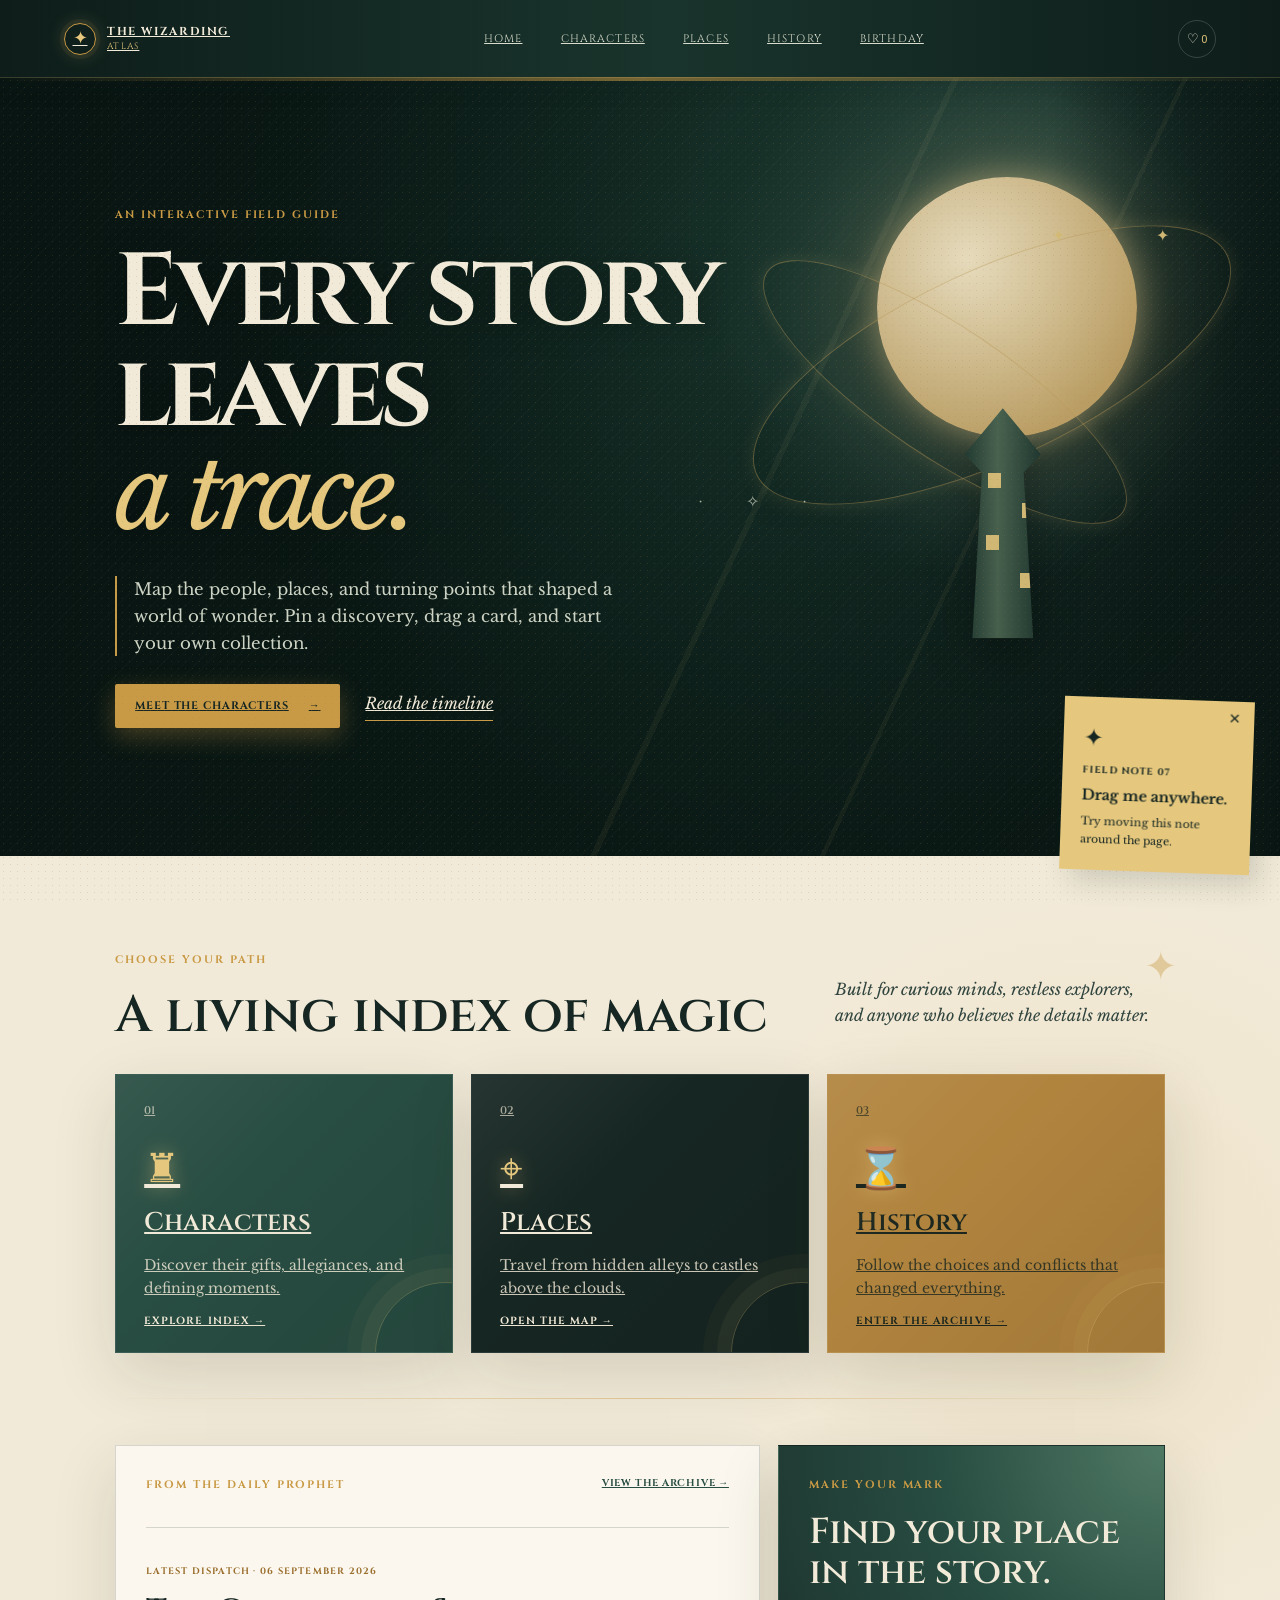
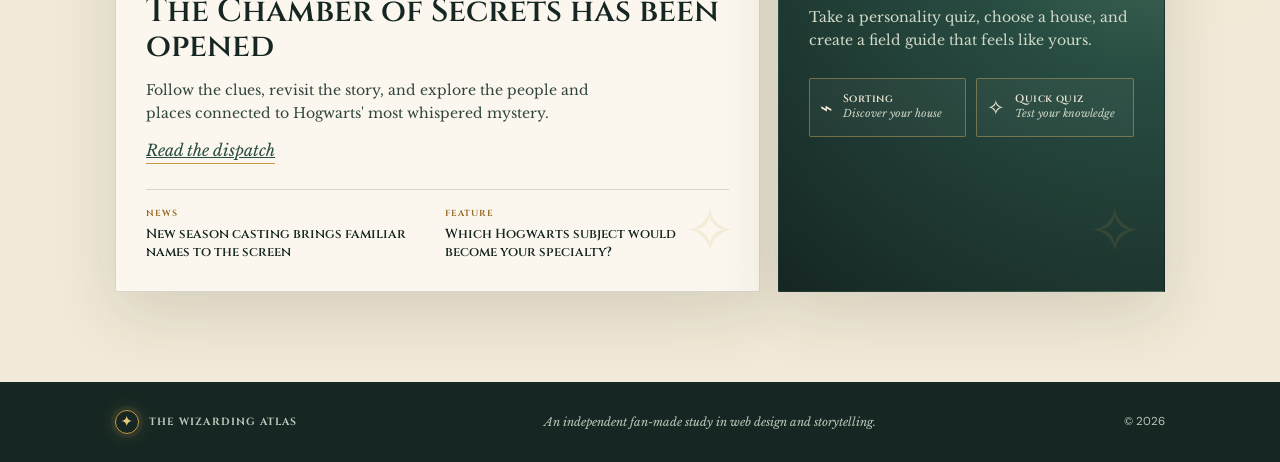
==== commit 7662caf9: "Create Monisha birthday surprise page Co-authored-by: Copilot App <223556219+Copilot@users.noreply.g" ====
--- a/index.html
+++ b/index.html
@@ -22,6 +22,7 @@
           <a href="#characters" data-page-link="characters">Characters</a>
           <a href="#places" data-page-link="places">Places</a>
           <a href="#history" data-page-link="history">History</a>
+          <a href="#birthday" data-page-link="birthday">Birthday</a>
         </nav>
         <div class="header-actions">
           <button class="icon-button" id="favoritesButton" type="button" aria-label="Show saved favorites">♡<span id="favoriteCount">0</span></button>
@@ -90,6 +91,54 @@
           <div class="page-banner banner-history"><p class="kicker">The archive of turning points</p><h1>History</h1><p>Read the moments that made the present possible.</p></div>
           <div class="timeline" id="timeline"></div>
         </section>
+
+        <section class="page-view" data-page="birthday">
+          <div class="page-banner banner-birthday"><p class="kicker">For the love of my life</p><h1>Birthday</h1><p>Every day with you feels like a beautiful surprise, and today is just the beginning of a new chapter.</p></div>
+
+          <div class="birthday-shell">
+            <div class="birthday-hero-card romantic-card">
+              <div class="birthday-content">
+                <p class="kicker">My sweetest surprise</p>
+                <h2>Happy Birthday, Monisha</h2>
+                <p class="birthday-intro">Monisha, you make my world brighter, softer, and more beautiful — thank you for being my peace, my joy, and my favorite person.</p>
+                <div class="birthday-meta">
+                  <div><span class="meta-label">Date</span><strong>Tonight & forever</strong></div>
+                  <div><span class="meta-label">Time</span><strong>All my love, always</strong></div>
+                  <div><span class="meta-label">Venue</span><strong>In my heart + our memories</strong></div>
+                </div>
+                <div class="birthday-actions">
+                  <a class="button button-gold" href="#home">Open my surprise</a>
+                  <a class="text-link dark-link" href="#home">Back home</a>
+                </div>
+              </div>
+              <div class="birthday-visual romantic-visual" aria-label="Decorative love illustration">
+                <div class="cake-icon">🎂</div>
+                <div class="sparkles">❤ ✨ ❤</div>
+              </div>
+            </div>
+
+            <div class="info-grid" id="birthday-details">
+              <article class="info-card"><span class="info-icon">💌</span><h3>My Message</h3><p>You are my favorite smile, my safest place, and the reason my heart feels full. I am so lucky to love you.</p></article>
+              <article class="info-card"><span class="info-icon">📸</span><h3>Our Memories</h3><p>Every laugh, every late-night talk, every time you stayed close — all of it became beautiful memories I treasure.</p></article>
+              <article class="info-card"><span class="info-icon">🌹</span><h3>My Wish</h3><p>I hope your birthday brings you endless happiness, warm hugs, and a life filled with all the love you deserve.</p></article>
+              <article class="info-card"><span class="info-icon">🎁</span><h3>Gift</h3><p>My gift is simple: me, forever grateful for you, always choosing you, and always loving you with my whole heart.</p></article>
+              <article class="info-card"><span class="info-icon">⭐</span><h3>Best Part</h3><p>Being able to call you mine and share this life with you is the greatest blessing I could ever ask for.</p></article>
+              <article class="info-card"><span class="info-icon">💞</span><h3>Promise</h3><p>I promise to keep making you feel loved, seen, and special every single day of your life.</p></article>
+            </div>
+
+            <div class="birthday-footer romantic-footer">
+              <div>
+                <p class="kicker">Important details</p>
+                <h3>What matters most</h3>
+              </div>
+              <ul>
+                <li>Today is all about you — your smile, your happiness, and your heart.</li>
+                <li>Please keep this surprise as our little secret, because I wanted to make your day extra special.</li>
+                <li>My biggest wish is simple: see you happy, loved, and glowing the whole day long.</li>
+              </ul>
+            </div>
+          </div>
+        </section>
       </main>
 
       <footer class="site-footer"><div><span class="brand-crest">✦</span><strong>THE WIZARDING ATLAS</strong></div><p>An independent fan-made study in web design and storytelling.</p><span>© 2026</span></footer>
--- a/style.css
+++ b/style.css
@@ -1,4 +1,4 @@
-:root{--ink:#162622;--ink-soft:#30443e;--cream:#f2ead8;--paper:#fbf7ee;--gold:#c99a45;--gold-light:#e5c77d;--green:#284d42;--line:rgba(22,38,34,.16);--shadow:0 22px 60px rgba(38,40,24,.14);--serif:"Libre Baskerville",Georgia,serif;--display:"Cinzel",Georgia,serif;--sans:"DM Sans",Arial,sans-serif}*{box-sizing:border-box}html{scroll-behavior:smooth}body{margin:0;background:var(--cream);color:var(--ink);font-family:var(--sans);line-height:1.6}body:before{content:"";position:fixed;inset:0;pointer-events:none;opacity:.2;background-image:radial-gradient(#987d4b .6px,transparent .7px);background-size:7px 7px;z-index:10}.site-shell{min-height:100vh;overflow:hidden}.site-header{height:78px;padding:0 clamp(20px,5vw,72px);display:flex;align-items:center;justify-content:space-between;background:var(--ink);color:var(--cream);position:sticky;top:0;z-index:20;box-shadow:0 5px 24px #10201c25}.brand{display:flex;align-items:center;gap:11px;color:inherit}.brand strong,.brand small{display:block;font-family:var(--display);letter-spacing:.14em;font-size:.72rem;line-height:1.2}.brand small{color:var(--gold-light);font-size:.57rem;margin-top:3px}.brand-crest{display:grid;place-items:center;width:32px;height:32px;border:1px solid var(--gold);border-radius:50%;color:var(--gold-light);font-size:1.1rem}.main-nav{display:flex;gap:clamp(18px,3vw,44px);font-family:var(--display);font-size:.68rem;letter-spacing:.1em;text-transform:uppercase}.main-nav a{color:#d7dccc;position:relative;padding:27px 0}.main-nav a:after{content:"";position:absolute;bottom:18px;left:0;width:0;height:2px;background:var(--gold-light);transition:width .25s}.main-nav a:hover,.main-nav a.active{color:#fff}.main-nav a:hover:after,.main-nav a.active:after{width:100%}.header-actions{display:flex;gap:11px}.icon-button,.menu-toggle{border:1px solid #ffffff2a;background:transparent;color:var(--cream);border-radius:50%;height:38px;min-width:38px;cursor:pointer}.icon-button span{font-size:.65rem;color:var(--gold-light);margin-left:3px}.menu-toggle{display:none;border-radius:8px;font-size:1.1rem}.page-view{display:none;max-width:1360px;margin:auto;padding-bottom:90px}.page-view.active{display:block}.hero{min-height:620px;padding:clamp(64px,10vw,132px) clamp(24px,9vw,130px);display:flex;align-items:center;background:var(--ink);color:var(--cream);position:relative;isolation:isolate}.hero:after{content:"";position:absolute;inset:0;background:linear-gradient(90deg,#162622 0%,#162622dd 43%,#16262245 75%,#162622 100%);z-index:-1}.hero-copy{max-width:630px;z-index:2}.kicker{font-family:var(--display);font-size:.68rem;letter-spacing:.18em;text-transform:uppercase;color:var(--gold);font-weight:700;margin:0 0 20px}.hero h1,.page-banner h1{font-family:var(--display);font-size:clamp(3rem,8vw,7.3rem);line-height:.98;letter-spacing:-.055em;margin:0}.hero h1 em{color:var(--gold-light);font-family:var(--serif);font-weight:400}.hero-intro{font-family:var(--serif);font-size:1.04rem;max-width:530px;color:#ced4c5;margin:28px 0}.hero-actions{display:flex;align-items:center;gap:25px}.button{display:inline-flex;gap:20px;align-items:center;padding:13px 20px;border-radius:2px;font-family:var(--display);font-size:.68rem;letter-spacing:.08em;text-transform:uppercase}.button-gold{background:var(--gold);color:var(--ink);font-weight:700}.button-gold:hover{background:var(--gold-light)}.text-link{color:var(--cream);font-family:var(--serif);font-style:italic;border-bottom:1px solid var(--gold);padding-bottom:3px}.hero-art{position:absolute;right:4%;top:8%;width:min(45vw,580px);height:520px;opacity:.9}.moon{position:absolute;width:260px;height:260px;border-radius:50%;right:16%;top:7%;background:radial-gradient(circle at 35% 32%,#f9eaca,#caa869 75%);box-shadow:0 0 80px #dfbd705e}.orbital-ring{position:absolute;border:1px solid #c8a15c72;border-radius:50%;transform:rotate(-25deg)}.ring-one{width:520px;height:190px;right:-4%;top:25%}.ring-two{width:430px;height:130px;right:12%;top:36%;transform:rotate(34deg)}.tower{position:absolute;bottom:22px;right:31%;width:95px;height:230px;background:linear-gradient(90deg,#152d28,#4d6652 45%,#152d28);clip-path:polygon(18% 100%,28% 28%,10% 20%,50% 0,90% 20%,72% 28%,82% 100%)}.tower:before{content:"";position:absolute;left:34%;top:28%;width:13px;height:15px;background:var(--gold-light);box-shadow:34px 30px var(--gold-light),-2px 62px var(--gold-light),32px 100px var(--gold-light)}.constellation{position:absolute;color:var(--gold-light);letter-spacing:14px}.constellation-one{right:8%;top:16%}.constellation-two{left:8%;bottom:28%;color:#b8c2af}.section-heading{display:flex;justify-content:space-between;gap:40px;padding:95px clamp(24px,9vw,130px) 30px}.section-heading h2{font:600 clamp(2rem,4vw,3.6rem)/1.1 var(--display);margin:0}.section-heading>p{max-width:330px;color:var(--ink-soft);font-family:var(--serif);font-style:italic;align-self:end}.feature-grid{display:grid;grid-template-columns:repeat(3,1fr);gap:18px;padding:0 clamp(24px,9vw,130px)}.feature-card{min-height:270px;padding:28px 28px 24px;color:var(--cream);display:flex;flex-direction:column;box-shadow:var(--shadow);transition:transform .25s,box-shadow .25s}.feature-card:hover{transform:translateY(-8px) rotate(-.4deg);box-shadow:0 30px 70px #26332930}.feature-card-green{background:var(--green)}.feature-card-ink{background:var(--ink)}.feature-card-gold{background:#b1843e;color:#1c271f}.feature-number{font:600 .7rem var(--display);opacity:.65}.feature-icon{font-size:2.5rem;color:var(--gold-light);margin:18px 0 5px}.feature-card-gold .feature-icon{color:var(--ink)}.feature-card h3{font:600 1.6rem var(--display);margin:0}.feature-card p{font-family:var(--serif);font-size:.88rem;opacity:.82;max-width:280px}.card-arrow{margin-top:auto;font:700 .65rem var(--display);letter-spacing:.1em;text-transform:uppercase}.field-note{position:fixed;right:28px;bottom:28px;width:190px;padding:22px 20px;background:#e5c77d;color:var(--ink);box-shadow:10px 12px 25px #192b2529;z-index:15;cursor:grab;transform:rotate(2deg)}.field-note:active{cursor:grabbing}.close-note{position:absolute;right:8px;top:5px;border:0;background:transparent;color:var(--ink);font-size:1.2rem;cursor:pointer}.note-pin{font-size:1.5rem}.field-note p{font:700 .6rem var(--display);letter-spacing:.12em;margin:7px 0}.field-note strong,.field-note small{display:block;font-family:var(--serif)}.field-note strong{font-size:.9rem}.field-note small{font-size:.68rem;margin-top:6px}.page-banner{padding:90px clamp(24px,9vw,130px) 72px;color:var(--cream);position:relative;overflow:hidden}.page-banner h1{font-size:clamp(3rem,7vw,6rem)}.page-banner>p:last-child{max-width:420px;font-family:var(--serif);color:#d0d7ca;margin-top:20px}.banner-characters{background:linear-gradient(100deg,#284d42,#162622)}.banner-places{background:linear-gradient(100deg,#243c44,#162b2f)}.banner-history{background:linear-gradient(100deg,#6f5229,#2f291e)}.toolbar{display:flex;justify-content:space-between;gap:20px;align-items:center;padding:35px clamp(24px,9vw,130px) 24px;flex-wrap:wrap}.search-field{display:flex;align-items:center;gap:9px;border-bottom:1px solid var(--ink);padding:5px 0;min-width:260px}.search-field input{border:0;background:transparent;outline:0;font:italic .9rem var(--serif);color:var(--ink);width:100%}.filter-pills{display:flex;gap:7px;flex-wrap:wrap}.pill{border:1px solid var(--line);background:transparent;padding:8px 12px;border-radius:30px;font:600 .62rem var(--display);text-transform:uppercase;letter-spacing:.07em;color:var(--ink-soft);cursor:pointer}.pill.active,.pill:hover{background:var(--ink);color:var(--cream);border-color:var(--ink)}.card-grid{display:grid;grid-template-columns:repeat(3,1fr);gap:18px;padding:0 clamp(24px,9vw,130px)}.atlas-card{background:var(--paper);border:1px solid var(--line);box-shadow:0 9px 24px #2633290d;transition:transform .25s,box-shadow .25s;cursor:pointer;position:relative}.atlas-card:hover{transform:translateY(-6px);box-shadow:var(--shadow)}.card-portrait{height:205px;display:grid;place-items:center;font:600 4.5rem var(--display);color:var(--gold-light);background:linear-gradient(135deg,var(--green),var(--ink));position:relative}.card-portrait:after{content:"✦";position:absolute;right:15px;top:12px;color:#ffffff56;font-size:1.1rem}.atlas-card:nth-child(3n+2) .card-portrait{background:linear-gradient(135deg,#6c512b,#2a332d)}.atlas-card:nth-child(3n) .card-portrait{background:linear-gradient(135deg,#354d59,#1d2e32)}.card-body{padding:20px}.card-body h3{font:600 1.25rem var(--display);margin:0}.card-body p{font:italic .81rem var(--serif);color:var(--ink-soft);margin:7px 0 15px}.tag{font:700 .58rem var(--display);letter-spacing:.12em;text-transform:uppercase;color:var(--green);background:#dce6d4;padding:5px 7px;margin-right:5px}.save-card{position:absolute;right:13px;top:13px;border:0;background:#162622b8;color:var(--gold-light);border-radius:50%;width:30px;height:30px;cursor:pointer;font-size:1.1rem}.save-card.saved{background:var(--gold);color:var(--ink)}.place-grid .card-portrait{height:160px}.place-grid .card-portrait span{font-size:3.8rem}.timeline{max-width:850px;margin:35px auto;padding:0 24px;border-left:1px solid #987b4f}.timeline-item{position:relative;padding:0 0 48px 45px}.timeline-item:before{content:"";position:absolute;left:-7px;top:5px;width:13px;height:13px;border-radius:50%;background:var(--gold);border:3px solid var(--cream)}.timeline-year{font:700 .75rem var(--display);letter-spacing:.15em;color:#9a6e2c}.timeline-item h3{font:600 1.5rem var(--display);margin:8px 0}.timeline-item p{font-family:var(--serif);color:var(--ink-soft);max-width:620px}.detail-modal{width:min(620px,calc(100% - 32px));border:0;padding:0;background:var(--paper);color:var(--ink);box-shadow:var(--shadow)}.detail-modal::backdrop{background:#132620b8;backdrop-filter:blur(4px)}.modal-close{position:absolute;right:15px;top:10px;border:0;background:transparent;font-size:1.6rem;color:var(--cream);cursor:pointer;z-index:2}.modal-hero{background:var(--ink);color:var(--cream);padding:45px 35px 30px}.modal-hero h2{font:600 2.4rem var(--display);margin:4px 0}.modal-copy{padding:28px 35px 35px;font-family:var(--serif)}.modal-copy strong{font-family:var(--sans);font-size:.7rem;text-transform:uppercase;letter-spacing:.1em}.site-footer{padding:28px clamp(24px,9vw,130px);display:flex;justify-content:space-between;align-items:center;gap:18px;background:var(--ink);color:#bac7b8;font-size:.72rem}.site-footer>div{display:flex;align-items:center;gap:10px;font:600 .65rem var(--display);letter-spacing:.1em}.site-footer .brand-crest{width:24px;height:24px;font-size:.8rem}.site-footer p{margin:0;font-family:var(--serif);font-style:italic}.toast{position:fixed;left:50%;bottom:24px;transform:translate(-50%,20px);background:var(--ink);color:var(--cream);padding:11px 18px;border-radius:2px;font:600 .72rem var(--display);opacity:0;pointer-events:none;transition:.25s;z-index:30}.toast.show{opacity:1;transform:translate(-50%,0)}@media(max-width:800px){.main-nav{position:absolute;display:none;left:15px;right:15px;top:68px;padding:20px;background:var(--ink);flex-direction:column;gap:5px;box-shadow:var(--shadow)}.main-nav.open{display:flex}.main-nav a{padding:10px}.main-nav a:after{bottom:3px}.menu-toggle{display:block}.hero{min-height:680px}.hero-art{opacity:.34;width:100%;right:-20%;top:18%}.hero-copy{max-width:580px}.feature-grid,.card-grid{grid-template-columns:1fr 1fr}.section-heading{display:block}.section-heading>p{margin-top:20px}.field-note{right:16px;bottom:16px}}@media(max-width:560px){.feature-grid,.card-grid{grid-template-columns:1fr}.hero{padding-top:75px;align-items:flex-start}.hero h1{font-size:3.3rem}.hero-actions{align-items:flex-start;flex-direction:column;gap:17px}.section-heading{padding-top:65px}.toolbar{align-items:flex-start;flex-direction:column}.search-field{width:100%}.field-note{width:170px}.site-footer{align-items:flex-start;flex-direction:column}}@media(prefers-reduced-motion:reduce){*,*:before,*:after{scroll-behavior:auto!important;transition-duration:.01ms!important}}
+:root{--ink:#162622;--ink-soft:#30443e;--cream:#f2ead8;--paper:#fbf7ee;--gold:#c99a45;--gold-light:#e5c77d;--green:#284d42;--line:rgba(22,38,34,.16);--shadow:0 22px 60px rgba(38,40,24,.14);--serif:"Libre Baskerville",Georgia,serif;--display:"Cinzel",Georgia,serif;--sans:"DM Sans",Arial,sans-serif}*{box-sizing:border-box}html{scroll-behavior:smooth}body{margin:0;background:var(--cream);color:var(--ink);font-family:var(--sans);line-height:1.6}body:before{content:"";position:fixed;inset:0;pointer-events:none;opacity:.2;background-image:radial-gradient(#987d4b .6px,transparent .7px);background-size:7px 7px;z-index:10}.site-shell{min-height:100vh;overflow:hidden}.site-header{height:78px;padding:0 clamp(20px,5vw,72px);display:flex;align-items:center;justify-content:space-between;background:var(--ink);color:var(--cream);position:sticky;top:0;z-index:20;box-shadow:0 5px 24px #10201c25}.brand{display:flex;align-items:center;gap:11px;color:inherit}.brand strong,.brand small{display:block;font-family:var(--display);letter-spacing:.14em;font-size:.72rem;line-height:1.2}.brand small{color:var(--gold-light);font-size:.57rem;margin-top:3px}.brand-crest{display:grid;place-items:center;width:32px;height:32px;border:1px solid var(--gold);border-radius:50%;color:var(--gold-light);font-size:1.1rem}.main-nav{display:flex;gap:clamp(18px,3vw,44px);font-family:var(--display);font-size:.68rem;letter-spacing:.1em;text-transform:uppercase}.main-nav a{color:#d7dccc;position:relative;padding:27px 0}.main-nav a:after{content:"";position:absolute;bottom:18px;left:0;width:0;height:2px;background:var(--gold-light);transition:width .25s}.main-nav a:hover,.main-nav a.active{color:#fff}.main-nav a:hover:after,.main-nav a.active:after{width:100%}.header-actions{display:flex;gap:11px}.icon-button,.menu-toggle{border:1px solid #ffffff2a;background:transparent;color:var(--cream);border-radius:50%;height:38px;min-width:38px;cursor:pointer}.icon-button span{font-size:.65rem;color:var(--gold-light);margin-left:3px}.menu-toggle{display:none;border-radius:8px;font-size:1.1rem}.page-view{display:none;max-width:1360px;margin:auto;padding-bottom:90px}.page-view.active{display:block}.hero{min-height:620px;padding:clamp(64px,10vw,132px) clamp(24px,9vw,130px);display:flex;align-items:center;background:var(--ink);color:var(--cream);position:relative;isolation:isolate}.hero:after{content:"";position:absolute;inset:0;background:linear-gradient(90deg,#162622 0%,#162622dd 43%,#16262245 75%,#162622 100%);z-index:-1}.hero-copy{max-width:630px;z-index:2}.kicker{font-family:var(--display);font-size:.68rem;letter-spacing:.18em;text-transform:uppercase;color:var(--gold);font-weight:700;margin:0 0 20px}.hero h1,.page-banner h1{font-family:var(--display);font-size:clamp(3rem,8vw,7.3rem);line-height:.98;letter-spacing:-.055em;margin:0}.hero h1 em{color:var(--gold-light);font-family:var(--serif);font-weight:400}.hero-intro{font-family:var(--serif);font-size:1.04rem;max-width:530px;color:#ced4c5;margin:28px 0}.hero-actions{display:flex;align-items:center;gap:25px}.button{display:inline-flex;gap:20px;align-items:center;padding:13px 20px;border-radius:2px;font-family:var(--display);font-size:.68rem;letter-spacing:.08em;text-transform:uppercase}.button-gold{background:var(--gold);color:var(--ink);font-weight:700}.button-gold:hover{background:var(--gold-light)}.text-link{color:var(--cream);font-family:var(--serif);font-style:italic;border-bottom:1px solid var(--gold);padding-bottom:3px}.hero-art{position:absolute;right:4%;top:8%;width:min(45vw,580px);height:520px;opacity:.9}.moon{position:absolute;width:260px;height:260px;border-radius:50%;right:16%;top:7%;background:radial-gradient(circle at 35% 32%,#f9eaca,#caa869 75%);box-shadow:0 0 80px #dfbd705e}.orbital-ring{position:absolute;border:1px solid #c8a15c72;border-radius:50%;transform:rotate(-25deg)}.ring-one{width:520px;height:190px;right:-4%;top:25%}.ring-two{width:430px;height:130px;right:12%;top:36%;transform:rotate(34deg)}.tower{position:absolute;bottom:22px;right:31%;width:95px;height:230px;background:linear-gradient(90deg,#152d28,#4d6652 45%,#152d28);clip-path:polygon(18% 100%,28% 28%,10% 20%,50% 0,90% 20%,72% 28%,82% 100%)}.tower:before{content:"";position:absolute;left:34%;top:28%;width:13px;height:15px;background:var(--gold-light);box-shadow:34px 30px var(--gold-light),-2px 62px var(--gold-light),32px 100px var(--gold-light)}.constellation{position:absolute;color:var(--gold-light);letter-spacing:14px}.constellation-one{right:8%;top:16%}.constellation-two{left:8%;bottom:28%;color:#b8c2af}.section-heading{display:flex;justify-content:space-between;gap:40px;padding:95px clamp(24px,9vw,130px) 30px}.section-heading h2{font:600 clamp(2rem,4vw,3.6rem)/1.1 var(--display);margin:0}.section-heading>p{max-width:330px;color:var(--ink-soft);font-family:var(--serif);font-style:italic;align-self:end}.feature-grid{display:grid;grid-template-columns:repeat(3,1fr);gap:18px;padding:0 clamp(24px,9vw,130px)}.feature-card{min-height:270px;padding:28px 28px 24px;color:var(--cream);display:flex;flex-direction:column;box-shadow:var(--shadow);transition:transform .25s,box-shadow .25s}.feature-card:hover{transform:translateY(-8px) rotate(-.4deg);box-shadow:0 30px 70px #26332930}.feature-card-green{background:var(--green)}.feature-card-ink{background:var(--ink)}.feature-card-gold{background:#b1843e;color:#1c271f}.feature-number{font:600 .7rem var(--display);opacity:.65}.feature-icon{font-size:2.5rem;color:var(--gold-light);margin:18px 0 5px}.feature-card-gold .feature-icon{color:var(--ink)}.feature-card h3{font:600 1.6rem var(--display);margin:0}.feature-card p{font-family:var(--serif);font-size:.88rem;opacity:.82;max-width:280px}.card-arrow{margin-top:auto;font:700 .65rem var(--display);letter-spacing:.1em;text-transform:uppercase}.field-note{position:fixed;right:28px;bottom:28px;width:190px;padding:22px 20px;background:#e5c77d;color:var(--ink);box-shadow:10px 12px 25px #192b2529;z-index:15;cursor:grab;transform:rotate(2deg)}.field-note:active{cursor:grabbing}.close-note{position:absolute;right:8px;top:5px;border:0;background:transparent;color:var(--ink);font-size:1.2rem;cursor:pointer}.note-pin{font-size:1.5rem}.field-note p{font:700 .6rem var(--display);letter-spacing:.12em;margin:7px 0}.field-note strong,.field-note small{display:block;font-family:var(--serif)}.field-note strong{font-size:.9rem}.field-note small{font-size:.68rem;margin-top:6px}.page-banner{padding:90px clamp(24px,9vw,130px) 72px;color:var(--cream);position:relative;overflow:hidden}.page-banner h1{font-size:clamp(3rem,7vw,6rem)}.page-banner>p:last-child{max-width:420px;font-family:var(--serif);color:#d0d7ca;margin-top:20px}.banner-characters{background:linear-gradient(100deg,#284d42,#162622)}.banner-places{background:linear-gradient(100deg,#243c44,#162b2f)}.banner-history{background:linear-gradient(100deg,#6f5229,#2f291e)}.banner-birthday{background:radial-gradient(circle at 80% 20%,#f7bfd0,#d66188 40%,#5f2140 100%)}.birthday-shell{padding:52px clamp(24px,9vw,130px) 0}.birthday-hero-card{display:grid;grid-template-columns:1.4fr .9fr;background:linear-gradient(135deg,#fffaf3,#f8e1ea);border:1px solid rgba(128,55,82,.15);box-shadow:var(--shadow);padding:28px 28px 10px}.birthday-content{padding:18px 12px 18px 10px}.birthday-content h2{font:600 clamp(2.2rem,5vw,4rem)/1.05 var(--display);margin:8px 0 16px;color:#5b1b35}.birthday-intro{font-family:var(--serif);font-size:1.02rem;color:#5d3c4b;max-width:540px}.birthday-meta{display:grid;grid-template-columns:repeat(3,minmax(120px,1fr));gap:16px;margin-top:28px}.meta-label{display:block;font:700 .6rem var(--display);letter-spacing:.12em;text-transform:uppercase;color:#a44362;margin-bottom:8px}.birthday-meta strong{display:block;font:600 1rem/1.4 var(--display);color:#4a1d31}.birthday-actions{display:flex;align-items:center;gap:20px;margin-top:28px}.birthday-visual{display:grid;place-items:center;background:radial-gradient(circle at 50% 30%,#ffe9b0,#f4c96f 40%,#df8e8c 100%);min-height:260px;position:relative}.cake-icon{font-size:7rem;filter:drop-shadow(0 15px 25px rgba(87,43,19,.28));position:relative;z-index:2}.sparkles{position:absolute;bottom:26px;left:50%;transform:translateX(-50%);font-size:1.4rem;color:#fffaf2;letter-spacing:10px}.info-grid{display:grid;grid-template-columns:repeat(3,minmax(220px,1fr));gap:18px;padding-top:42px}.info-card{background:var(--paper);border:1px solid rgba(128,55,82,.15);padding:24px 22px;box-shadow:0 8px 20px rgba(80,35,52,.06)}.info-icon{font-size:2rem;display:block;margin-bottom:12px}.info-card h3{font:600 1.2rem var(--display);margin:0 0 10px;color:#5b1b35}.info-card p{margin:0;font-family:var(--serif);color:#5d3c4b}.birthday-footer{margin:42px 0 70px;padding:28px 30px;background:linear-gradient(135deg,#f9efe8,#f8dfe9);border:1px solid rgba(96,71,58,.12);display:flex;justify-content:space-between;gap:28px;align-items:flex-start}.birthday-footer h3{font:600 clamp(1.5rem,3vw,2.2rem)/1.1 var(--display);margin:10px 0 0;color:#4a1d31}.birthday-footer ul{margin:0;padding-left:20px;color:#5d3c4b;font-family:var(--serif);line-height:1.9;max-width:620px}.romantic-card{background:linear-gradient(135deg,#fffaf3,#ffe7ef)}.romantic-visual{background:radial-gradient(circle at 50% 30%,#ffe6ba,#f7ca8c 38%,#f2919d 100%)}.romantic-footer{background:linear-gradient(135deg,#fff2f4,#fbe7e3)}.toolbar{display:flex;justify-content:space-between;gap:20px;align-items:center;padding:35px clamp(24px,9vw,130px) 24px;flex-wrap:wrap}.search-field{display:flex;align-items:center;gap:9px;border-bottom:1px solid var(--ink);padding:5px 0;min-width:260px}.search-field input{border:0;background:transparent;outline:0;font:italic .9rem var(--serif);color:var(--ink);width:100%}.filter-pills{display:flex;gap:7px;flex-wrap:wrap}.pill{border:1px solid var(--line);background:transparent;padding:8px 12px;border-radius:30px;font:600 .62rem var(--display);text-transform:uppercase;letter-spacing:.07em;color:var(--ink-soft);cursor:pointer}.pill.active,.pill:hover{background:var(--ink);color:var(--cream);border-color:var(--ink)}.card-grid{display:grid;grid-template-columns:repeat(3,1fr);gap:18px;padding:0 clamp(24px,9vw,130px)}.atlas-card{background:var(--paper);border:1px solid var(--line);box-shadow:0 9px 24px #2633290d;transition:transform .25s,box-shadow .25s;cursor:pointer;position:relative}.atlas-card:hover{transform:translateY(-6px);box-shadow:var(--shadow)}.card-portrait{height:205px;display:grid;place-items:center;font:600 4.5rem var(--display);color:var(--gold-light);background:linear-gradient(135deg,var(--green),var(--ink));position:relative}.card-portrait:after{content:"✦";position:absolute;right:15px;top:12px;color:#ffffff56;font-size:1.1rem}.atlas-card:nth-child(3n+2) .card-portrait{background:linear-gradient(135deg,#6c512b,#2a332d)}.atlas-card:nth-child(3n) .card-portrait{background:linear-gradient(135deg,#354d59,#1d2e32)}.card-body{padding:20px}.card-body h3{font:600 1.25rem var(--display);margin:0}.card-body p{font:italic .81rem var(--serif);color:var(--ink-soft);margin:7px 0 15px}.tag{font:700 .58rem var(--display);letter-spacing:.12em;text-transform:uppercase;color:var(--green);background:#dce6d4;padding:5px 7px;margin-right:5px}.save-card{position:absolute;right:13px;top:13px;border:0;background:#162622b8;color:var(--gold-light);border-radius:50%;width:30px;height:30px;cursor:pointer;font-size:1.1rem}.save-card.saved{background:var(--gold);color:var(--ink)}.place-grid .card-portrait{height:160px}.place-grid .card-portrait span{font-size:3.8rem}.timeline{max-width:850px;margin:35px auto;padding:0 24px;border-left:1px solid #987b4f}.timeline-item{position:relative;padding:0 0 48px 45px}.timeline-item:before{content:"";position:absolute;left:-7px;top:5px;width:13px;height:13px;border-radius:50%;background:var(--gold);border:3px solid var(--cream)}.timeline-year{font:700 .75rem var(--display);letter-spacing:.15em;color:#9a6e2c}.timeline-item h3{font:600 1.5rem var(--display);margin:8px 0}.timeline-item p{font-family:var(--serif);color:var(--ink-soft);max-width:620px}.detail-modal{width:min(620px,calc(100% - 32px));border:0;padding:0;background:var(--paper);color:var(--ink);box-shadow:var(--shadow)}.detail-modal::backdrop{background:#132620b8;backdrop-filter:blur(4px)}.modal-close{position:absolute;right:15px;top:10px;border:0;background:transparent;font-size:1.6rem;color:var(--cream);cursor:pointer;z-index:2}.modal-hero{background:var(--ink);color:var(--cream);padding:45px 35px 30px}.modal-hero h2{font:600 2.4rem var(--display);margin:4px 0}.modal-copy{padding:28px 35px 35px;font-family:var(--serif)}.modal-copy strong{font-family:var(--sans);font-size:.7rem;text-transform:uppercase;letter-spacing:.1em}.site-footer{padding:28px clamp(24px,9vw,130px);display:flex;justify-content:space-between;align-items:center;gap:18px;background:var(--ink);color:#bac7b8;font-size:.72rem}.site-footer>div{display:flex;align-items:center;gap:10px;font:600 .65rem var(--display);letter-spacing:.1em}.site-footer .brand-crest{width:24px;height:24px;font-size:.8rem}.site-footer p{margin:0;font-family:var(--serif);font-style:italic}.toast{position:fixed;left:50%;bottom:24px;transform:translate(-50%,20px);background:var(--ink);color:var(--cream);padding:11px 18px;border-radius:2px;font:600 .72rem var(--display);opacity:0;pointer-events:none;transition:.25s;z-index:30}.toast.show{opacity:1;transform:translate(-50%,0)}@media(max-width:800px){.main-nav{position:absolute;display:none;left:15px;right:15px;top:68px;padding:20px;background:var(--ink);flex-direction:column;gap:5px;box-shadow:var(--shadow)}.main-nav.open{display:flex}.main-nav a{padding:10px}.main-nav a:after{bottom:3px}.menu-toggle{display:block}.hero{min-height:680px}.hero-art{opacity:.34;width:100%;right:-20%;top:18%}.hero-copy{max-width:580px}.feature-grid,.card-grid{grid-template-columns:1fr 1fr}.section-heading{display:block}.section-heading>p{margin-top:20px}.field-note{right:16px;bottom:16px}}@media(max-width:560px){.feature-grid,.card-grid{grid-template-columns:1fr}.hero{padding-top:75px;align-items:flex-start}.hero h1{font-size:3.3rem}.hero-actions{align-items:flex-start;flex-direction:column;gap:17px}.section-heading{padding-top:65px}.toolbar{align-items:flex-start;flex-direction:column}.search-field{width:100%}.field-note{width:170px}.site-footer{align-items:flex-start;flex-direction:column}.birthday-shell{padding:36px 18px 0}.birthday-hero-card{grid-template-columns:1fr}.birthday-meta{grid-template-columns:1fr}.birthday-actions{flex-direction:column;align-items:flex-start}.info-grid{grid-template-columns:1fr}.birthday-footer{flex-direction:column}.birthday-footer ul{padding-left:18px}}@media(prefers-reduced-motion:reduce){*,*:before,*:after{scroll-behavior:auto!important;transition-duration:.01ms!important}}
 .home-split{display:grid;grid-template-columns:1.25fr .75fr;gap:18px;padding:92px clamp(24px,9vw,130px) 0}.news-panel,.activity-panel{padding:30px;background:var(--paper);border:1px solid var(--line);box-shadow:var(--shadow)}.activity-panel{background:var(--green);color:var(--cream)}.mini-heading{display:flex;justify-content:space-between;align-items:start;border-bottom:1px solid var(--line);padding-bottom:14px}.mini-heading a{font:700 .62rem var(--display);color:var(--green);text-transform:uppercase;letter-spacing:.08em}.news-lead{padding:28px 0 25px}.news-date{font:700 .58rem var(--display);letter-spacing:.13em;color:#9a6e2c}.news-lead h3{font:600 clamp(1.4rem,2.5vw,2.15rem)/1.12 var(--display);margin:12px 0}.news-lead p,.activity-panel>p:not(.kicker){font-family:var(--serif);font-size:.88rem;color:var(--ink-soft);max-width:480px}.dark-link{color:var(--green)}.news-list{display:grid;grid-template-columns:1fr 1fr;gap:14px;border-top:1px solid var(--line);padding-top:17px}.news-list article{display:grid;gap:7px}.news-list span{font:700 .55rem var(--display);letter-spacing:.12em;color:#9a6e2c}.news-list strong{font:600 .82rem var(--display);line-height:1.35}.activity-panel h2{font:600 clamp(1.5rem,3vw,2.25rem)/1.1 var(--display);margin:0}.activity-panel>p:not(.kicker){color:#d1d9c9}.activity-row{display:grid;grid-template-columns:1fr 1fr;gap:10px;margin-top:27px}.activity-card{display:flex;align-items:center;gap:10px;padding:14px 10px;border:1px solid #d2b15f70;background:#ffffff0a;color:var(--cream);text-align:left;cursor:pointer;font-size:1.3rem}.activity-card:hover{background:#ffffff17}.activity-card span{font:600 .67rem/1.3 var(--display);letter-spacing:.04em}.activity-card small{font:italic .66rem var(--serif);letter-spacing:0;color:#cbd4c3}@media(max-width:800px){.home-split{grid-template-columns:1fr;padding-top:65px}}@media(max-width:560px){.news-list{grid-template-columns:1fr}.activity-row{grid-template-columns:1fr}}
 
 /* Atmosphere layer: turns the atlas into a richer editorial experience. */
